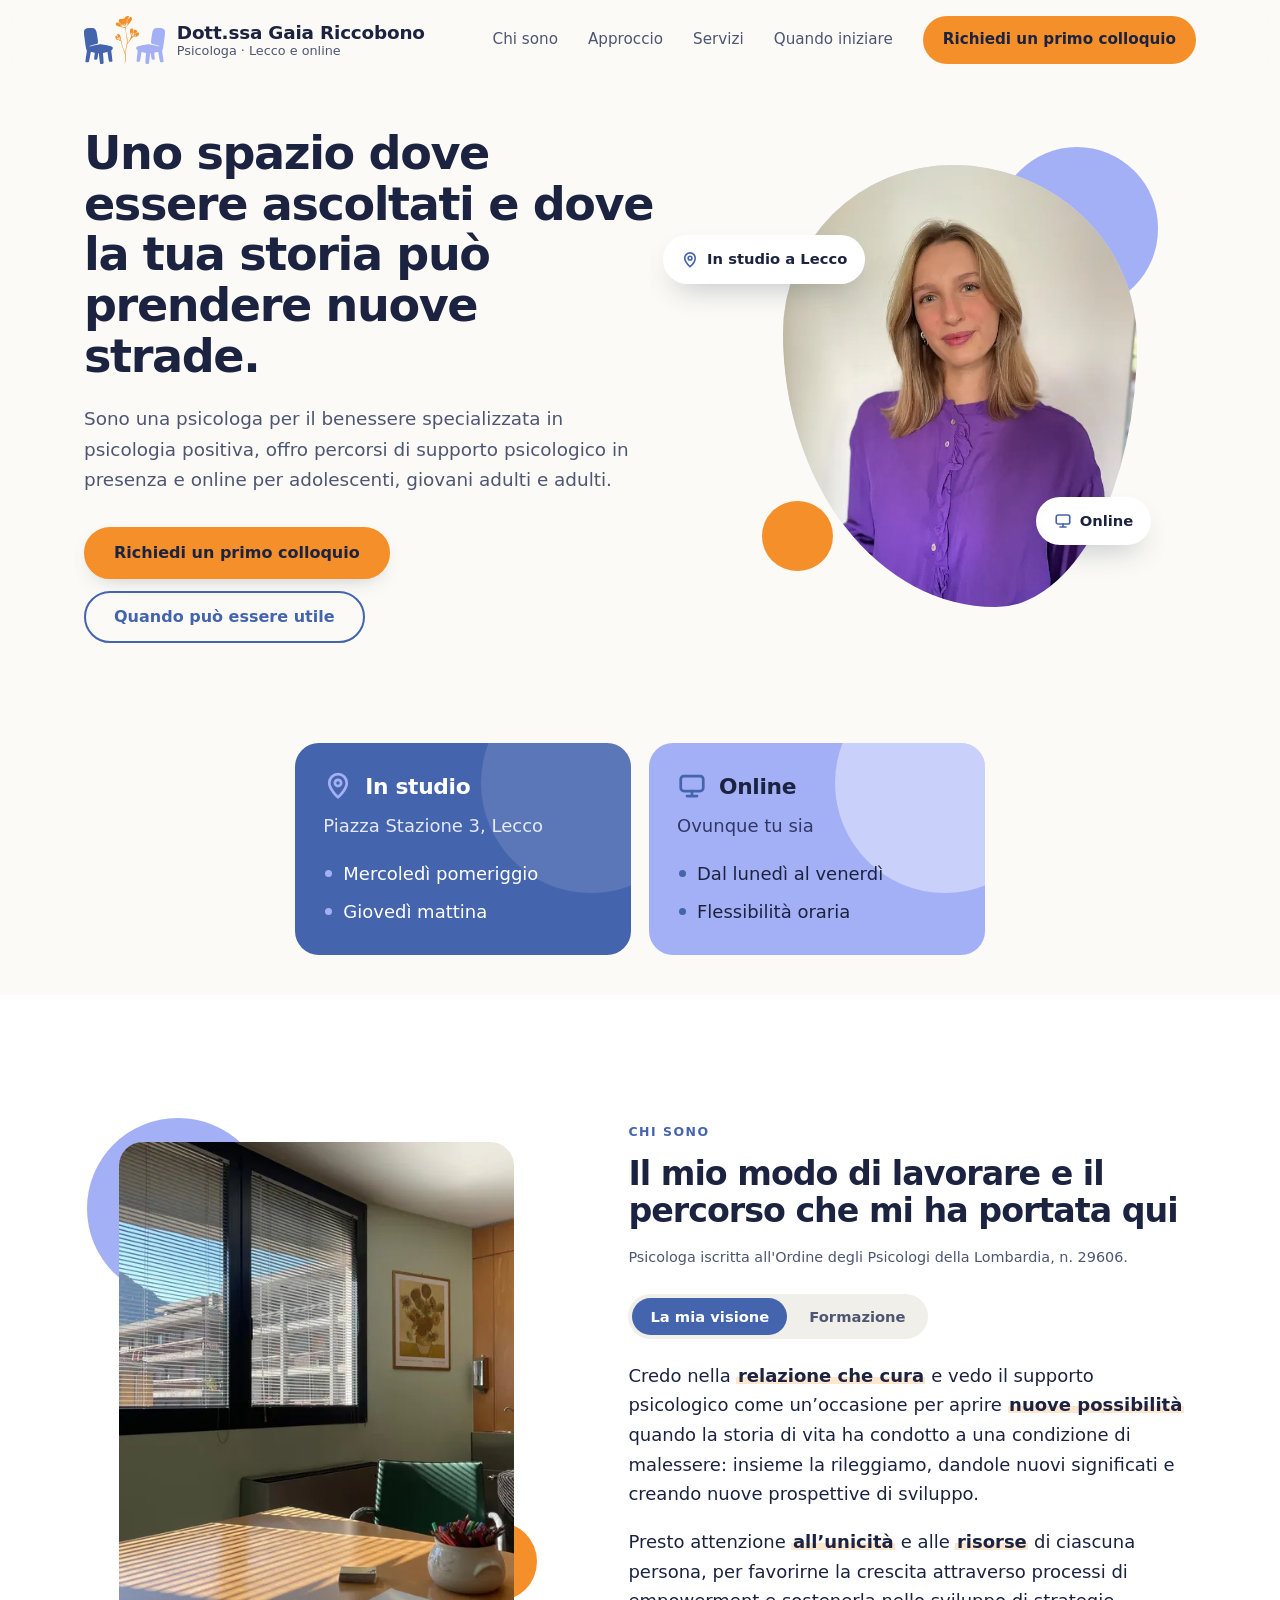
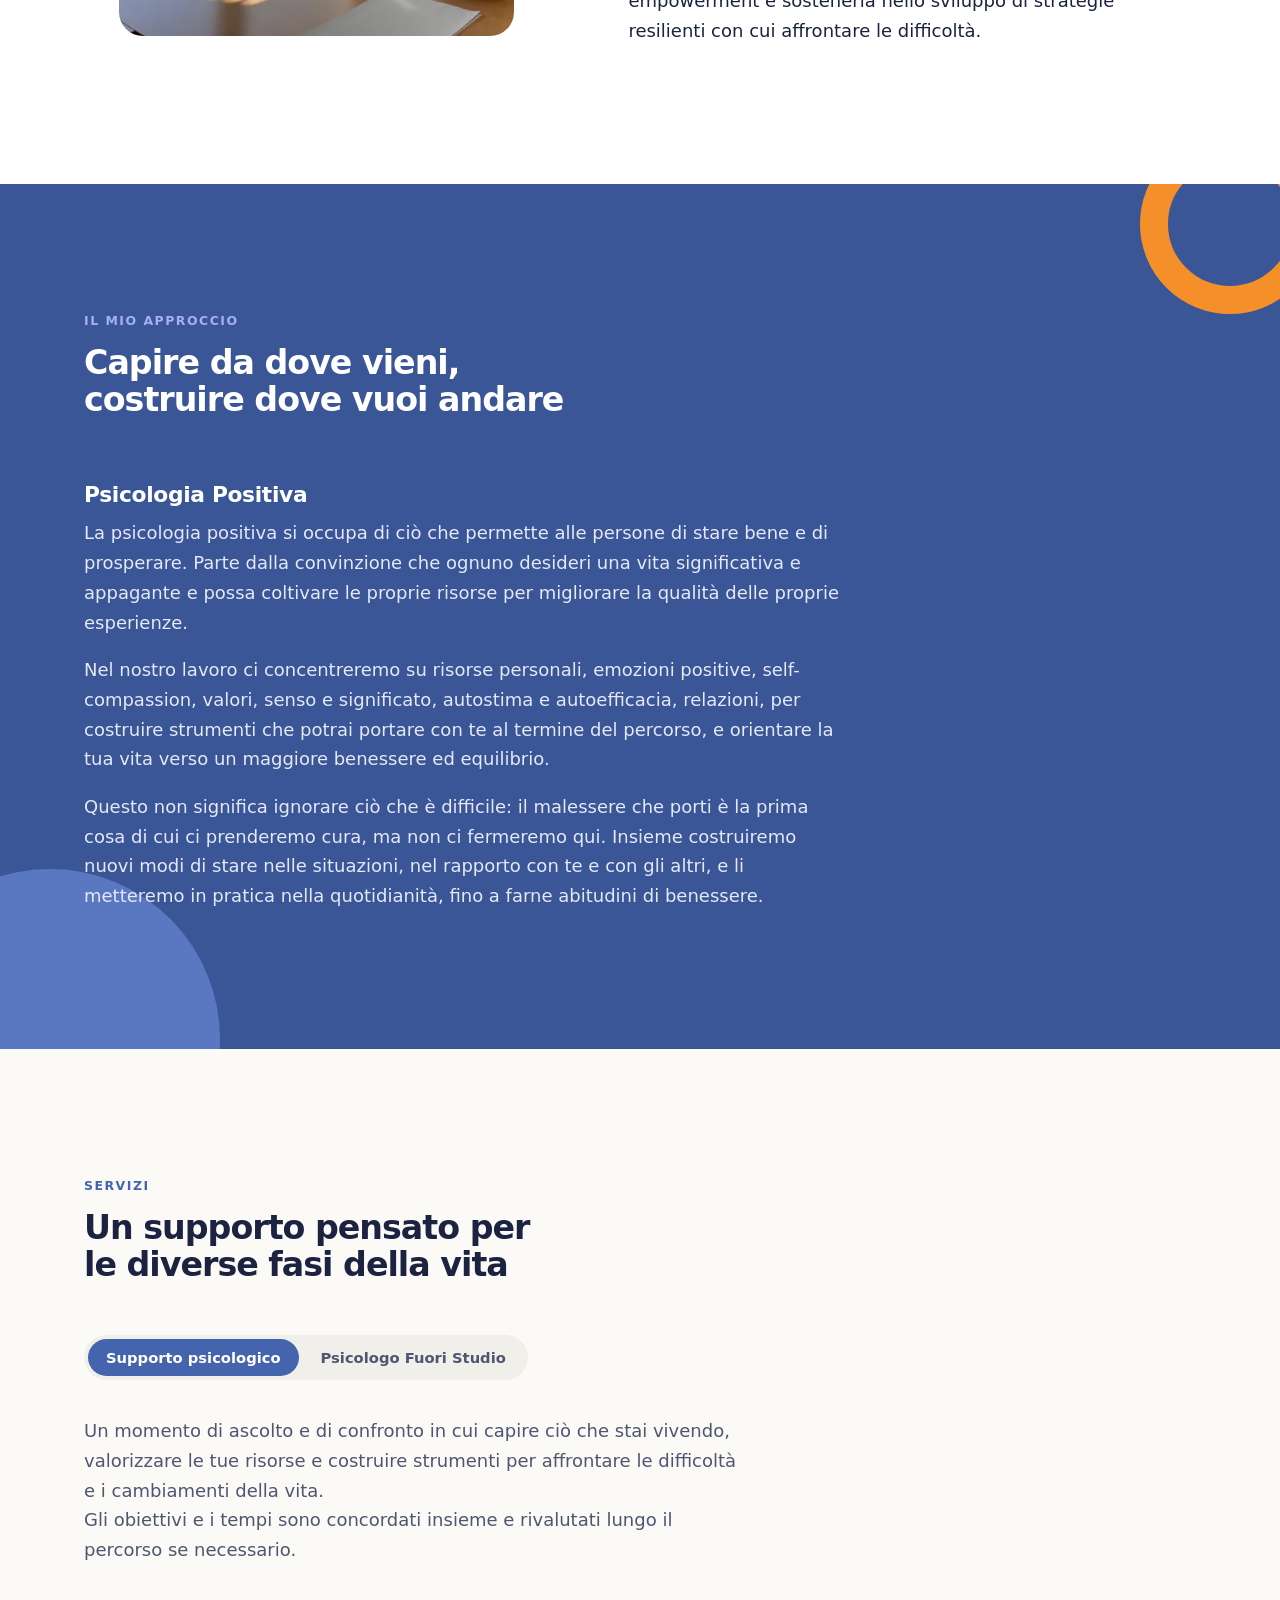
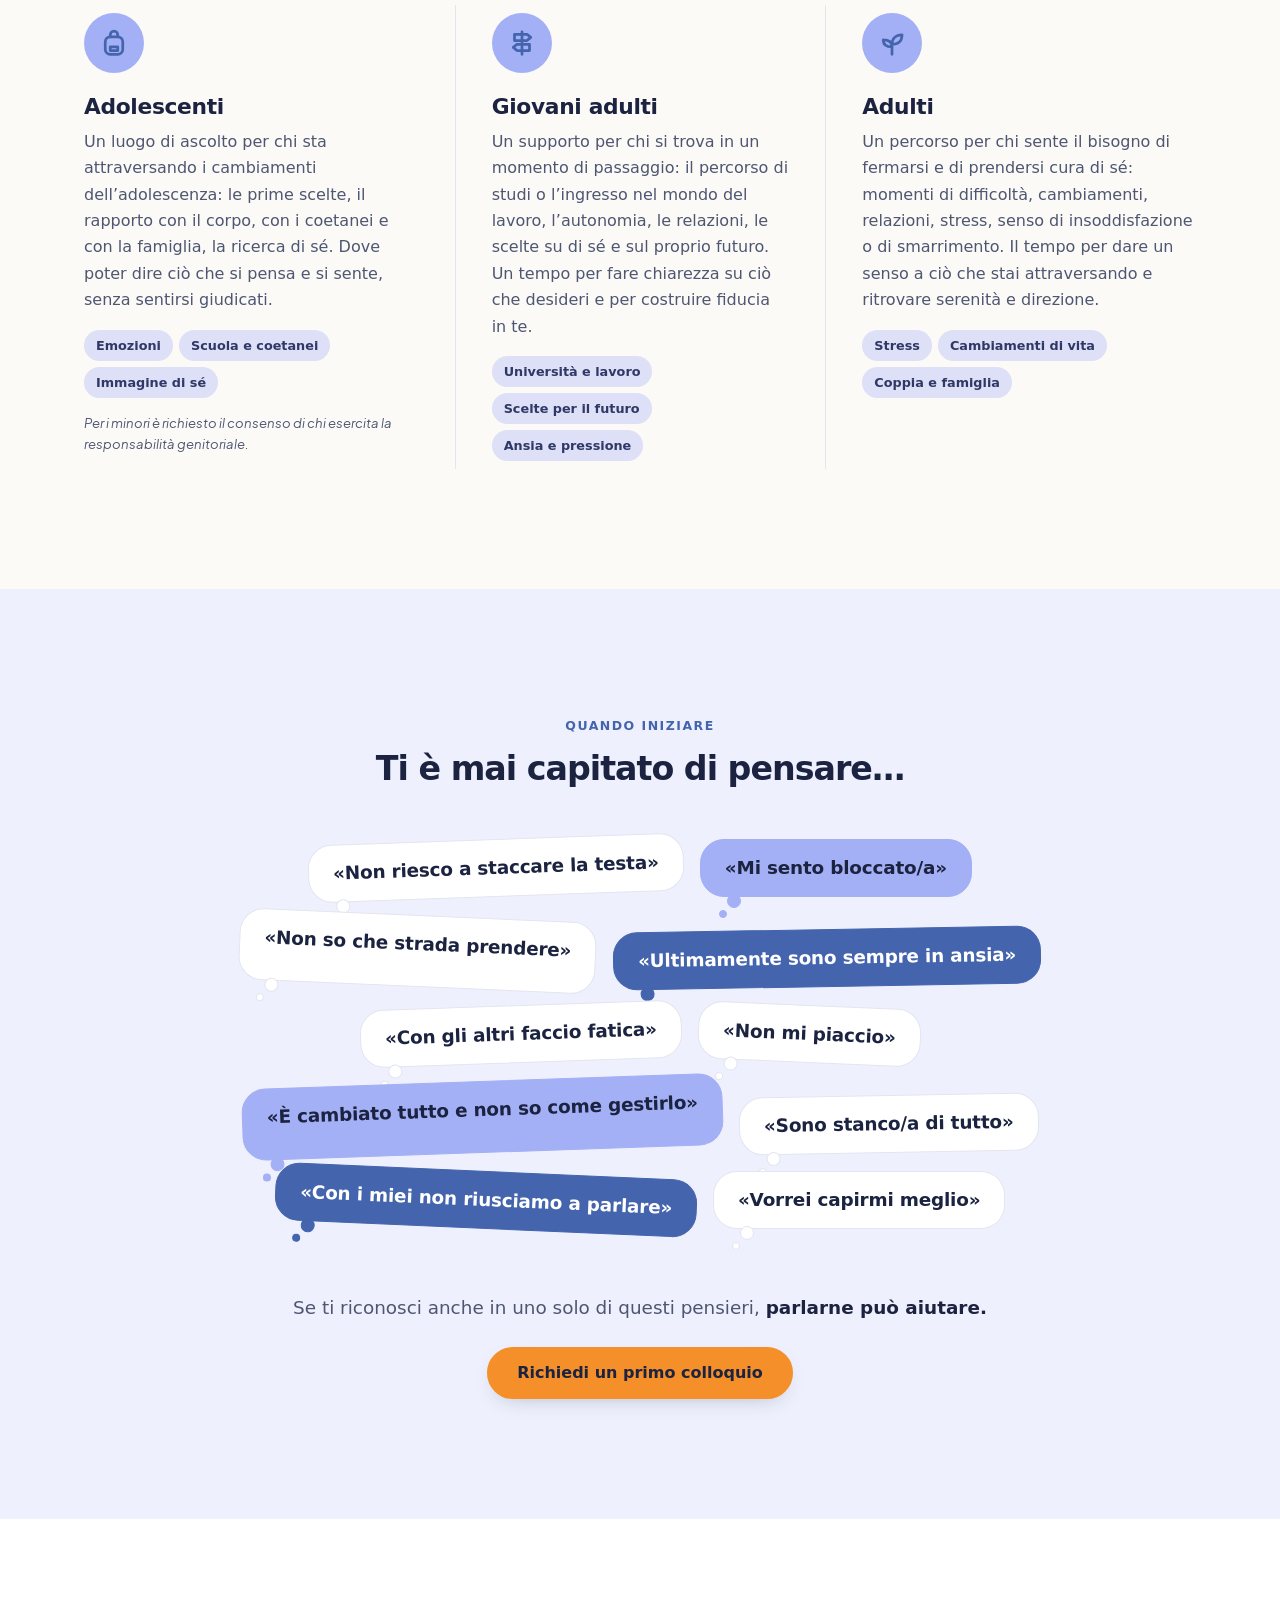
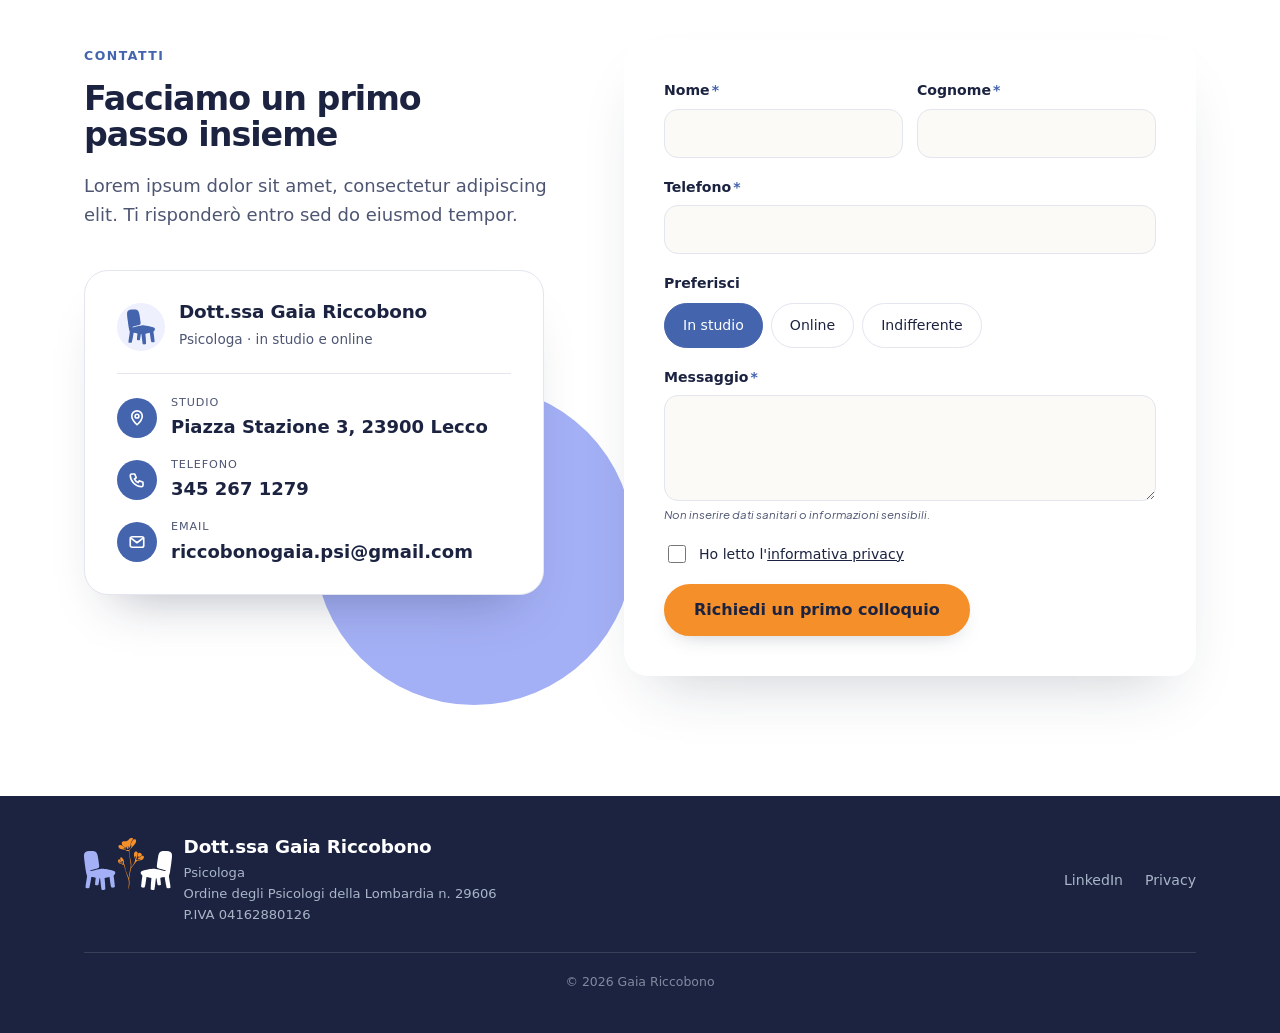
==== index.html @ 03bea953 "changes" ====
<!doctype html>
<html lang="it">

<head>
  <meta charset="utf-8">
  <meta name="viewport" content="width=device-width, initial-scale=1">
  <title>Dott.ssa Gaia Riccobono · Psicologa</title>
  <meta name="description" content="Lorem ipsum dolor sit amet, consectetur adipiscing elit.">
  <link rel="preload" href="fonts/plus-jakarta-sans-latin.woff2" as="font" type="font/woff2" crossorigin>
  <link rel="icon" href="favicon.svg" type="image/svg+xml">
  <link rel="icon" href="favicon-32.png" sizes="32x32" type="image/png">
  <link rel="apple-touch-icon" href="apple-touch-icon.png">
  <link rel="stylesheet" href="style.css">
</head>

<body>

  <!-- HEADER -->
  <header class="site-header">
    <div class="wrap header-inner">
      <a href="#top" class="brand">
        <img class="brand-logo" src="img/logo.svg" width="81" height="48" alt="">
        <img class="brand-icon" src="img/icona.svg" width="31" height="38" alt="">
        <span class="brand-text">
          <strong>Dott.ssa Gaia Riccobono</strong>
          <small>Psicologa · Lecco e online</small>
        </span>
      </a>
      <button class="menu-toggle" aria-expanded="false" aria-controls="nav">Menu</button>
      <nav id="nav" class="nav">
        <a href="#chi-sono">Chi sono</a>
        <a href="#approccio">Approccio</a>
        <a href="#servizi">Servizi</a>
        <a href="#quando">Quando iniziare</a>
        <a href="#contatti" class="nav-cta">Richiedi un primo colloquio</a>
      </nav>
    </div>
  </header>

  <main id="top">

    <!-- HERO -->
    <section class="hero">
      <div class="wrap hero-grid">
        <div class="hero-text reveal">
          <h1>Uno spazio dove essere ascoltati e dove la tua storia può prendere nuove strade.</h1>
          <p class="lead">Sono una psicologa per il benessere specializzata in psicologia positiva, offro percorsi di
            supporto psicologico in presenza e online per adolescenti, giovani adulti e adulti.</p>
          <div class="btn-row">
            <a href="#contatti" class="btn btn-primary">Richiedi un primo colloquio</a>
            <a href="#quando" class="btn btn-ghost">Quando può essere utile</a>
          </div>
        </div>
        <div class="hero-media reveal">
          <span class="shape shape-yellow" aria-hidden="true"></span>
          <span class="shape shape-sky" aria-hidden="true"></span>
          <picture class="hero-photo">
            <source type="image/webp" srcset="img/gaia-ritratto-600.webp 600w, img/gaia-ritratto.webp 1000w"
              sizes="(max-width: 960px) 65vw, 345px">
            <img src="img/gaia-ritratto.jpg" width="1000" height="1333" alt="Ritratto della Dott.ssa Gaia Riccobono"
              fetchpriority="high">
          </picture>
          <span class="pill pill-a"><i class="ico ico-pin" aria-hidden="true"></i> In studio a Lecco</span>
          <span class="pill pill-b"><i class="ico ico-screen" aria-hidden="true"></i> Online</span>
        </div>
      </div>
    </section>

    <!-- COME LAVORO: STUDIO / ONLINE -->
    <section id="come-lavoro" class="section section-tight">
      <div class="wrap">
        <div class="mode-grid">
          <article class="mode mode-studio reveal">
            <div class="mode-head">
              <i class="ico-lg ico-pin" aria-hidden="true"></i>
              <h3>In studio</h3>
            </div>
            <p>Piazza Stazione 3, Lecco</p>
            <ul>
              <li>Mercoledì pomeriggio</li>
              <li>Giovedì mattina</li>
            </ul>
          </article>
          <article class="mode mode-online reveal">
            <div class="mode-head">
              <i class="ico-lg ico-screen" aria-hidden="true"></i>
              <h3>Online</h3>
            </div>
            <p>Ovunque tu sia</p>
            <ul>
              <li>Dal lunedì al venerdì</li>
              <li>Flessibilità oraria</li>
            </ul>
          </article>
        </div>
      </div>
    </section>

    <!-- CHI SONO -->
    <section id="chi-sono" class="section section-alt">
      <div class="wrap about-grid">
        <div class="about-media reveal">
          <span class="shape about-shape-a" aria-hidden="true"></span>
          <span class="shape about-shape-b" aria-hidden="true"></span>
          <picture class="about-photo">
            <source type="image/webp" srcset="img/studio-480.webp 480w, img/studio.webp 800w"
              sizes="(max-width: 960px) 90vw, 470px">
            <img src="img/studio.jpg" width="800" height="1000" loading="lazy" decoding="async"
              alt="Lo studio a Lecco: la scrivania al sole e la finestra con vista sulle montagne">
          </picture>
        </div>
        <div class="about-text reveal">
          <p class="eyebrow">Chi sono</p>
          <h2>Il mio modo di lavorare e il percorso che mi ha portata qui</h2>
          <p class="albo">Psicologa iscritta all'Ordine degli Psicologi della Lombardia, n. 29606.</p>
          <div class="tabs">
            <div class="tablist" role="tablist" aria-label="Chi sono">
              <button type="button" role="tab" id="tab-visione" aria-controls="panel-visione" aria-selected="true">La mia visione</button>
              <button type="button" role="tab" id="tab-due" aria-controls="panel-due" aria-selected="false" tabindex="-1">Formazione</button>
            </div>
            <div class="tabpanels">
            <div class="tabpanel" role="tabpanel" id="panel-visione" aria-labelledby="tab-visione">
              <p>Credo nella <mark>relazione che cura</mark> e vedo il supporto psicologico come un’occasione per aprire <mark>nuove possibilità</mark> quando la storia di vita ha condotto a una condizione di malessere: insieme la rileggiamo, dandole nuovi significati e creando nuove prospettive di sviluppo.</p>
              <p>Presto attenzione <mark>all’unicità</mark> e alle <mark>risorse</mark> di ciascuna persona, per favorirne la crescita attraverso processi di empowerment e sostenerla nello sviluppo di strategie resilienti con cui affrontare le difficoltà.</p>
            </div>
            <div class="tabpanel" role="tabpanel" id="panel-due" aria-labelledby="tab-due" hidden>
              <ol class="edu">
                <li><strong>Corso di formazione "Lavorare come Psicologo Fuori Studio"</strong></li>
                <li><strong>Master in Relazioni d'aiuto in contesti di sviluppo e cooperazione nazionale e internazionale</strong><small>Università Cattolica del Sacro Cuore, Milano</small></li>
                <li><strong>Laurea Magistrale in Psicologia per il benessere: empowerment, riabilitazione e tecnologia positiva</strong><small>Università Cattolica del Sacro Cuore, Milano</small></li>
                <li><strong>Laurea Triennale in Scienze e tecniche psicologiche</strong><small>Università Cattolica del Sacro Cuore, Milano</small></li>
              </ol>
            </div>
            </div>
          </div>
        </div>
      </div>
    </section>

    <!-- APPROCCIO (fascia) -->
    <section id="approccio" class="band">
      <span class="band-circle c1" aria-hidden="true"></span>
      <span class="band-circle c2" aria-hidden="true"></span>
      <div class="wrap band-inner">
        <div class="band-head reveal">
          <p class="eyebrow">Il mio approccio</p>
          <h2>Capire da dove vieni, costruire dove vuoi andare</h2>
        </div>
        <div class="approaches approaches-single">
          <div class="approach reveal">
            <h3>Psicologia Positiva</h3>
            <p>La psicologia positiva si occupa di ciò che permette alle persone di stare bene e di prosperare. Parte dalla convinzione che ognuno desideri una vita significativa e appagante e possa coltivare le proprie risorse per migliorare la qualità delle proprie esperienze.</p>
            <p>Nel nostro lavoro ci concentreremo su risorse personali, emozioni positive, self-compassion, valori, senso e significato, autostima e autoefficacia, relazioni, per costruire strumenti che potrai portare con te al termine del percorso, e orientare la tua vita verso un maggiore benessere ed equilibrio.</p>
            <p>Questo non significa ignorare ciò che è difficile: il malessere che porti è la prima cosa di cui ci prenderemo cura, ma non ci fermeremo qui. Insieme costruiremo nuovi modi di stare nelle situazioni, nel rapporto con te e con gli altri, e li metteremo in pratica nella quotidianità, fino a farne abitudini di benessere.</p>
          </div>
          <!-- DA GENNAIO: secondo approccio (cognitivo costruttivista).
               Per attivarlo: togliere "approaches-single" qui sopra e scommentare questo blocco.
          <div class="approach-divider" aria-hidden="true"></div>
          <div class="approach reveal">
            <h3>Approccio cognitivo costruttivista</h3>
            <p>Testo da scrivere.</p>
          </div>
          -->
        </div>
      </div>
    </section>

    <!-- SERVIZI -->
    <section id="servizi" class="section">
      <div class="wrap">
        <div class="section-head reveal">
          <p class="eyebrow">Servizi</p>
          <h2>Un supporto pensato per le diverse fasi della vita</h2>
        </div>
        <div class="tabs services-tabs">
          <div class="tablist reveal" role="tablist" aria-label="Servizi">
            <button type="button" role="tab" id="tab-supporto" aria-controls="panel-supporto" aria-selected="true">Supporto psicologico</button>
            <button type="button" role="tab" id="tab-fuori" aria-controls="panel-fuori" aria-selected="false" tabindex="-1">Psicologo Fuori Studio</button>
          </div>
          <div class="tabpanels">
          <div class="tabpanel" role="tabpanel" id="panel-supporto" aria-labelledby="tab-supporto">
            <p class="panel-intro">Un momento di ascolto e di confronto in cui capire ciò che stai vivendo, valorizzare le tue risorse e costruire strumenti per affrontare le difficoltà e i cambiamenti della vita.<br>
              Gli obiettivi e i tempi sono concordati insieme e rivalutati lungo il percorso se necessario.</p>
        <ul class="services reveal">
          <li class="service">
            <span class="service-ico"><i class="ico-lg ico-backpack" aria-hidden="true"></i></span>
            <h3>Adolescenti</h3>
            <div class="service-body">
              <p>Un luogo di ascolto per chi sta attraversando i cambiamenti dell’adolescenza: le prime scelte, il rapporto con il corpo, con i coetanei e con la famiglia, la ricerca di sé. Dove poter dire ciò che si pensa e si sente, senza sentirsi giudicati.</p>
              <ul class="topics">
                <li>Emozioni</li>
                <li>Scuola e coetanei</li>
                <li>Immagine di sé</li>
              </ul>
              <p class="service-note">Per i minori è richiesto il consenso di chi esercita la responsabilità genitoriale.</p>
            </div>
          </li>
          <li class="service">
            <span class="service-ico"><i class="ico-lg ico-signpost" aria-hidden="true"></i></span>
            <h3>Giovani adulti</h3>
            <div class="service-body">
              <p>Un supporto per chi si trova in un momento di passaggio: il percorso di studi o l’ingresso nel mondo del lavoro, l’autonomia, le relazioni, le scelte su di sé e sul proprio futuro. Un tempo per fare chiarezza su ciò che desideri e per costruire fiducia in te.</p>
              <ul class="topics">
                <li>Università e lavoro</li>
                <li>Scelte per il futuro</li>
                <li>Ansia e pressione</li>
              </ul>
            </div>
          </li>
          <li class="service">
            <span class="service-ico"><i class="ico-lg ico-sprout" aria-hidden="true"></i></span>
            <h3>Adulti</h3>
            <div class="service-body">
              <p>Un percorso per chi sente il bisogno di fermarsi e di prendersi cura di sé: momenti di difficoltà, cambiamenti, relazioni, stress, senso di insoddisfazione o di smarrimento. Il tempo per dare un senso a ciò che stai attraversando e ritrovare serenità e direzione.</p>
              <ul class="topics">
                <li>Stress</li>
                <li>Cambiamenti di vita</li>
                <li>Coppia e famiglia</li>
              </ul>
            </div>
          </li>
        </ul>
          </div>
          <div class="tabpanel" role="tabpanel" id="panel-fuori" aria-labelledby="tab-fuori" hidden>
            <div class="fuori-text">
              <p>Lorem ipsum dolor sit amet, consectetur adipiscing elit. Sed do eiusmod tempor incididunt ut labore et dolore magna aliqua.</p>
              <p>Ut enim ad minim veniam, quis nostrud exercitation ullamco laboris nisi ut aliquip ex ea commodo consequat.</p>
            </div>
          </div>
          </div>
        </div>
      </div>
    </section>

    <!-- QUANDO INIZIARE -->
    <section id="quando" class="section section-lilac">
      <div class="wrap">
        <div class="section-head section-head-center reveal">
          <p class="eyebrow">Quando iniziare</p>
          <h2>Ti è mai capitato di pensare…</h2>
        </div>
        <ul class="thoughts reveal">
          <li>«Non riesco a staccare la testa»</li>
          <li>«Mi sento bloccato/a»</li>
          <li>«Non so che strada prendere»</li>
          <li>«Ultimamente sono sempre in ansia»</li>
          <li>«Con gli altri faccio fatica»</li>
          <li>«Non mi piaccio»</li>
          <li>«È cambiato tutto e non so come gestirlo»</li>
          <li>«Sono stanco/a di tutto»</li>
          <li>«Con i miei non riusciamo a parlare»</li>
          <li>«Vorrei capirmi meglio»</li>
        </ul>
        <div class="thoughts-end reveal">
          <p>Se ti riconosci anche in uno solo di questi pensieri, <strong>parlarne può aiutare.</strong></p>
          <a href="#contatti" class="btn btn-primary">Richiedi un primo colloquio</a>
        </div>
      </div>
    </section>

    <!-- CONTATTI -->
    <section id="contatti" class="section section-contact">
      <div class="wrap contact-grid">
        <div class="reveal">
          <p class="eyebrow">Contatti</p>
          <h2>Facciamo un primo passo insieme</h2>
          <p>Lorem ipsum dolor sit amet, consectetur adipiscing elit. Ti risponderò entro sed do eiusmod tempor.</p>
          <div class="vcard-wrap">
            <div class="vcard">
              <div class="vcard-head">
                <img class="vcard-icon" src="img/icona-tonda.svg" width="48" height="48" alt="">
                <div>
                  <strong>Dott.ssa Gaia Riccobono</strong>
                  <span>Psicologa · in studio e online</span>
                </div>
              </div>
              <ul class="contact-list">
                <li><span class="ci"><i class="ico ico-pin" aria-hidden="true"></i></span>
                  <div><small>Studio</small><a
                      href="https://www.google.com/maps/search/?api=1&query=Piazza+Stazione+3,+23900+Lecco+LC"
                      target="_blank" rel="noopener">Piazza Stazione 3, 23900 Lecco</a></div>
                </li>
                <li><span class="ci"><i class="ico ico-phone" aria-hidden="true"></i></span>
                  <div><small>Telefono</small><a href="tel:+393452671279">345 267 1279</a></div>
                </li>
                <li><span class="ci"><i class="ico ico-mail" aria-hidden="true"></i></span>
                  <div><small>Email</small><a href="mailto:riccobonogaia.psi@gmail.com">riccobonogaia.psi@gmail.com</a>
                  </div>
                </li>
              </ul>
            </div>
          </div>
        </div>
        <form class="form reveal" id="contact-form" action="https://api.web3forms.com/submit" method="POST">
          <input type="hidden" name="access_key" value="9dbd1188-8f18-4328-8df0-692981315557">
          <input type="hidden" name="subject" value="Nuova richiesta dal sito">
          <input type="hidden" name="from_name" value="Sito Gaia Riccobono">
          <input type="checkbox" name="botcheck" class="hp" tabindex="-1" autocomplete="off">
          <div class="field-row">
            <label><span>Nome<span class="req" aria-hidden="true">*</span></span><input type="text" name="nome" required></label>
            <label><span>Cognome<span class="req" aria-hidden="true">*</span></span><input type="text" name="cognome" required></label>
          </div>
          <label><span>Telefono<span class="req" aria-hidden="true">*</span></span><input type="tel" name="telefono" required></label>
          <fieldset class="seg">
            <legend>Preferisci</legend>
            <label><input type="radio" name="modalita" value="In studio" checked><span>In studio</span></label>
            <label><input type="radio" name="modalita" value="Online"><span>Online</span></label>
            <label><input type="radio" name="modalita" value="Indifferente"><span>Indifferente</span></label>
          </fieldset>
          <label><span>Messaggio<span class="req" aria-hidden="true">*</span></span><textarea name="messaggio" rows="4" required aria-describedby="msg-hint"></textarea>
            <span class="form-hint" id="msg-hint">Non inserire dati sanitari o informazioni sensibili.</span></label>
          <label class="check"><input type="checkbox" required> <span>Ho letto l'<a href="privacy.html">informativa
                privacy</a></span></label>
          <button type="submit" class="btn btn-primary">Richiedi un primo colloquio</button>
          <p class="form-status" role="status" aria-live="polite"></p>
        </form>
      </div>
    </section>

  </main>

  <!-- FOOTER -->
  <footer class="site-footer">
    <div class="wrap footer-inner">
      <div class="brand">
        <img class="brand-logo" src="img/logo-chiaro.svg" width="88" height="52" alt="">
        <span class="brand-text">
          <strong>Dott.ssa Gaia Riccobono</strong>
          <span class="footer-meta">
            <span>Psicologa</span>
            <span>Ordine degli Psicologi della Lombardia n. 29606</span>
            <span>P.IVA 04162880126</span>
          </span>
        </span>
      </div>
      <nav class="footer-nav">
        <a href="https://www.linkedin.com/in/gaiariccobono/" target="_blank" rel="noopener noreferrer">LinkedIn</a>
        <a href="privacy.html">Privacy</a>
      </nav>
    </div>
    <p class="wrap copy">© 2026 Gaia Riccobono</p>
  </footer>

  <!-- CTA fissa mobile -->
  <a href="#contatti" class="mobile-cta">Richiedi un primo colloquio</a>

  <script src="script.js"></script>
</body>

</html>
---- style.css ----
/* ===== Font locale (nessuna richiesta a Google) ===== */
@font-face { font-family: 'Plus Jakarta Sans'; font-style: normal; font-weight: 200 800; font-display: swap;
  src: url(fonts/plus-jakarta-sans-latin.woff2) format('woff2');
  unicode-range: U+0000-00FF, U+0131, U+0152-0153, U+02BB-02BC, U+02C6, U+02DA, U+02DC, U+0304, U+0308, U+0329, U+2000-206F, U+20AC, U+2122, U+2191, U+2193, U+2212, U+2215, U+FEFF, U+FFFD; }
@font-face { font-family: 'Plus Jakarta Sans'; font-style: normal; font-weight: 200 800; font-display: swap;
  src: url(fonts/plus-jakarta-sans-latin-ext.woff2) format('woff2');
  unicode-range: U+0100-02BA, U+02BD-02C5, U+02C7-02CC, U+02CE-02D7, U+02DD-02FF, U+1D00-1DBF, U+1E00-1E9F, U+1EF2-1EFF, U+2020, U+20A0-20AB, U+20AD-20C4, U+2113, U+2C60-2C7F, U+A720-A7FF; }
@font-face { font-family: 'Plus Jakarta Sans'; font-style: italic; font-weight: 400; font-display: swap;
  src: url(fonts/plus-jakarta-sans-italic-latin.woff2) format('woff2'); }

/* ===== Palette: blu #4464AD, lilla-azzurro #A4B0F5, accento arancio #F58F29 ===== */
:root {
  --bg: #FBFAF6;
  --surface: #FFFFFF;
  --ink: #1B2340;
  --ink-soft: #4E5672;
  --line: #E3E5EF;

  --blue: #4464AD;        /* colore principale */
  --blue-deep: #3A5697;   /* hover */
  --sky: #A4B0F5;         /* lilla-azzurro, secondario */
  --accent: #F58F29;      /* arancio: CTA, evidenziazioni, piccoli dettagli */
  --accent-hover: #E77E15;
  --accent-soft: rgba(245,143,41,.38);
  --neutral: #F1EFE9;     /* grigio caldo per piccoli fondi */
  --lilac-soft: #EEF0FD;  /* fondo lilla chiarissimo (Quando iniziare) */
  --on-blue: #E4E8F7;     /* testo secondario su fondi blu */
  --on-sky: #2F3866;      /* testo secondario su fondo lilla */
  --blue-soft: #5A77C2;   /* decorazioni sulla fascia blu */
  --on-ink: #A9B6C7;      /* testo secondario nel footer */

  --ph: #D6DBF2;          /* segnaposto foto */

  --display: 'Plus Jakarta Sans', system-ui, sans-serif;
  --sans: 'Plus Jakarta Sans', system-ui, -apple-system, 'Segoe UI', sans-serif;

  --w: 1160px;
  --header-h: 80px;
  --r: 24px;
  --r-sm: 14px;
  --h3-card: clamp(1.2rem, 1.7vw, 1.4rem);   /* sottotitoli: card, approccio, servizi (h2 max 2.1rem) */
}

*, *::before, *::after { box-sizing: border-box; }
html { scroll-behavior: smooth; scroll-padding-top: var(--header-h); }
body {
  margin: 0; background: var(--bg); color: var(--ink);
  font: 400 18px/1.65 var(--sans);
  -webkit-font-smoothing: antialiased;
  overflow-x: hidden;
}
a { color: inherit; }
h1, h2, h3 { font-family: var(--display); font-weight: 700; line-height: 1.1; letter-spacing: -.03em; margin: 0 0 .5em; }
h1 { font-size: clamp(1.9rem, 3.6vw, 2.9rem); }
h2 { font-size: clamp(1.55rem, 2.6vw, 2.1rem); text-wrap: balance; }
h3 { font-size: 1.45rem; letter-spacing: -.015em; }
p { margin: 0 0 1em; }
mark {
  background: linear-gradient(transparent 58%, var(--accent-soft) 58%, var(--accent-soft) 92%, transparent 92%);
  color: inherit; padding: 0 .08em;
}

.wrap { max-width: var(--w); margin: 0 auto; padding: 0 24px; }
.eyebrow {
  display: inline-block; font: 600 .78rem/1 var(--sans); letter-spacing: .12em; text-transform: uppercase;
  color: var(--blue); margin-bottom: 18px;
}
.lead { font-size: 1.15rem; color: var(--ink-soft); }
.albo { font-size: .9rem; color: var(--ink-soft); }

/* ===== Icone (SVG inline come maschera) ===== */
.ico, .ico-lg {
  display: inline-block; flex: none; background: currentColor;
  -webkit-mask: var(--i) center / contain no-repeat; mask: var(--i) center / contain no-repeat;
}
.ico { width: 18px; height: 18px; }
.ico-lg { width: 30px; height: 30px; }
.ico-pin    { --i: url("data:image/svg+xml,%3Csvg xmlns='http://www.w3.org/2000/svg' viewBox='0 0 24 24' fill='none' stroke='black' stroke-width='2.2' stroke-linecap='round' stroke-linejoin='round'%3E%3Cpath d='M12 21s-7-6.2-7-11.5a7 7 0 0 1 14 0C19 14.8 12 21 12 21z'/%3E%3Ccircle cx='12' cy='9.5' r='2.5'/%3E%3C/svg%3E"); }
.ico-screen { --i: url("data:image/svg+xml,%3Csvg xmlns='http://www.w3.org/2000/svg' viewBox='0 0 24 24' fill='none' stroke='black' stroke-width='2.2' stroke-linecap='round' stroke-linejoin='round'%3E%3Crect x='3' y='4' width='18' height='12' rx='2.5'/%3E%3Cpath d='M8 20h8M12 16v4'/%3E%3C/svg%3E"); }
.ico-phone  { --i: url("data:image/svg+xml,%3Csvg xmlns='http://www.w3.org/2000/svg' viewBox='0 0 24 24' fill='none' stroke='black' stroke-width='2.2' stroke-linecap='round' stroke-linejoin='round'%3E%3Cpath d='M5 4h4l2 5-2.5 1.5a11 11 0 0 0 5 5L15 13l5 2v4a2 2 0 0 1-2 2A16 16 0 0 1 3 6a2 2 0 0 1 2-2'/%3E%3C/svg%3E"); }
.ico-mail   { --i: url("data:image/svg+xml,%3Csvg xmlns='http://www.w3.org/2000/svg' viewBox='0 0 24 24' fill='none' stroke='black' stroke-width='2.2' stroke-linecap='round' stroke-linejoin='round'%3E%3Crect x='3' y='5' width='18' height='14' rx='2.5'/%3E%3Cpath d='m3.5 6.5 8.5 6.5 8.5-6.5'/%3E%3C/svg%3E"); }
.ico-backpack { --i: url("data:image/svg+xml,%3Csvg xmlns='http://www.w3.org/2000/svg' viewBox='0 0 24 24' fill='none' stroke='black' stroke-width='2.2' stroke-linecap='round' stroke-linejoin='round'%3E%3Crect x='5' y='7' width='14' height='14' rx='4'/%3E%3Cpath d='M9 7V5.5a3 3 0 0 1 6 0V7M9 15h6v3H9z'/%3E%3C/svg%3E"); }
.ico-signpost { --i: url("data:image/svg+xml,%3Csvg xmlns='http://www.w3.org/2000/svg' viewBox='0 0 24 24' fill='none' stroke='black' stroke-width='2.2' stroke-linecap='round' stroke-linejoin='round'%3E%3Cpath d='M12 3v18M6 5h10l3 2.5L16 10H6zM18 13H8l-3 2.5L8 18h10z'/%3E%3C/svg%3E"); }
.ico-sprout   { --i: url("data:image/svg+xml,%3Csvg xmlns='http://www.w3.org/2000/svg' viewBox='0 0 24 24' fill='none' stroke='black' stroke-width='2.2' stroke-linecap='round' stroke-linejoin='round'%3E%3Cpath d='M12 21v-8M12 13c0-4.5 3-7.5 8-7.5 0 5-3 7.5-8 7.5zM12 15c0-3.5-2.5-5.5-7-5.5 0 4 2.5 5.5 7 5.5z'/%3E%3C/svg%3E"); }

/* ===== Bottoni ===== */
.btn {
  display: inline-flex; align-items: center; gap: 8px; padding: 16px 28px; border-radius: 99px;
  font: 600 1rem/1 var(--sans); text-decoration: none; cursor: pointer; border: 2px solid var(--blue);
  transition: transform .2s, background .2s, color .2s;
}
.btn-primary { background: var(--accent); border-color: var(--accent); color: var(--ink); box-shadow: 0 8px 22px -12px rgba(27,43,64,.35); }
.btn-primary:hover { background: var(--accent-hover); border-color: var(--accent-hover); transform: translateY(-2px); }
.btn-primary:disabled { opacity: .6; cursor: wait; transform: none; }
.btn-ghost { background: transparent; color: var(--blue); border-color: var(--blue); }
.btn-ghost:hover { background: rgba(68,100,173,.08); }
.btn-row { display: flex; flex-wrap: wrap; gap: 12px; margin-top: 32px; }
.link-arrow { font-weight: 600; text-decoration: none; display: inline-flex; gap: 6px; align-items: center; }
.link-arrow::after { content: "→"; transition: transform .2s; }
.link-arrow:hover::after { transform: translateX(4px); }

/* ===== Header ===== */
.site-header {
  position: sticky; top: 0; z-index: 50;
  background: rgba(251,250,246,.85); backdrop-filter: blur(12px); -webkit-backdrop-filter: blur(12px);
}
.header-inner { height: var(--header-h); display: flex; align-items: center; justify-content: space-between; gap: 24px; }
.brand { display: flex; align-items: center; gap: 12px; text-decoration: none; }
.brand-logo { display: block; height: 48px; width: auto; flex: none; }
.brand-icon { display: none; height: 38px; width: auto; flex: none; }
.brand-text { display: flex; flex-direction: column; line-height: 1.2; white-space: nowrap; }
.brand-text strong { font: 600 1.15rem var(--display); letter-spacing: -.01em; }
.brand-text small { color: var(--ink-soft); font-size: .8rem; }
.nav { display: flex; align-items: center; gap: 30px; }
.nav a { text-decoration: none; font-size: .95rem; font-weight: 500; color: var(--ink-soft); transition: color .2s; white-space: nowrap; }
.nav a:hover { color: var(--blue); }
.nav .nav-cta { padding: 11px 20px; background: var(--accent); color: var(--ink); border-radius: 99px; font-weight: 600; }
.nav .nav-cta:hover { color: var(--ink); background: var(--accent-hover); }
.menu-toggle {
  display: none; background: var(--ink); color: #fff; border: 0; border-radius: 99px;
  padding: 10px 18px; font: 600 .9rem var(--sans); cursor: pointer;
}

/* ===== Sezioni ===== */
.section { padding: 120px 0; }
.section-tight { padding: 0 0 40px; }
.section-alt { background: var(--surface); }
.section-lilac { background: var(--lilac-soft); }
.section-lilac .thoughts li { background: var(--surface); }
.section-head { max-width: 660px; margin-bottom: 52px; }
.section-head p:last-child { color: var(--ink-soft); }

/* Hero */
.hero { padding: 48px 0 100px; }
.hero-grid { display: grid; grid-template-columns: 1.1fr .9fr; gap: 64px; align-items: center; }
.hero-media { position: relative; width: 75%; justify-self: center; }
.hero-photo { display: block; position: relative; z-index: 1; }
.hero-photo img {
  display: block; width: 100%; height: auto; aspect-ratio: 4 / 5; object-fit: cover; object-position: 50% 25%;
  border-radius: 48% 52% 40% 60% / 38% 40% 60% 62%; background: var(--ph);
}
.shape { position: absolute; border-radius: 50%; z-index: 0; }
.shape-yellow { width: 46%; aspect-ratio: 1; background: var(--sky); top: -4%; right: -6%; }
.shape-sky { width: 20%; aspect-ratio: 1; background: var(--accent); bottom: 8%; left: -6%; }
.pill {
  position: absolute; z-index: 2; display: inline-flex; align-items: center; gap: 8px;
  background: var(--surface); padding: 12px 18px; border-radius: 99px; font-weight: 600; font-size: .92rem;
  box-shadow: 0 14px 30px -12px rgba(27,43,64,.3); animation: float 6s ease-in-out infinite; white-space: nowrap;
}
.pill .ico { color: var(--blue); }
.pill-a { left: -34%; top: 16%; }          /* nello spazio a sinistra, fuori dal viso */
.pill-b { right: -4%; bottom: 14%; animation-delay: -3s; }
@keyframes float { 50% { transform: translateY(-8px); } }

/* Studio / Online */
.mode-grid { display: grid; grid-template-columns: 1fr 1fr; gap: 18px; max-width: 62%; margin: 0 auto; }
.mode { border-radius: var(--r); padding: 28px; position: relative; overflow: hidden; }
.mode-head { display: flex; align-items: center; gap: 12px; }
.mode h3 { font-size: var(--h3-card); margin: 0; }
.mode-head + p { margin-top: 10px; }
.mode ul { list-style: none; padding: 0; margin: 14px 0 0; display: grid; gap: 8px; }
.mode li { padding-left: 20px; position: relative; font-weight: 500; }
.mode li::before { content: ""; position: absolute; left: 2px; top: .62em; width: 7px; height: 7px; border-radius: 50%; background: currentColor; }
.mode-studio { background: var(--blue); color: #fff; }
.mode-studio p { color: var(--on-blue); }
.mode-studio .ico-lg, .mode-studio li::before { color: var(--sky); }
.mode-online { background: var(--sky); }
.mode-online p { color: var(--on-sky); }
.mode-online .ico-lg, .mode-online li::before { color: var(--blue); }
.mode::after {
  content: ""; position: absolute; width: 220px; height: 220px; border-radius: 50%;
  right: -70px; top: -70px; background: rgba(255,255,255,.12);
}
.mode-online::after { background: rgba(255,255,255,.4); }
.mode > * { position: relative; z-index: 1; }   /* testo e icone sopra il cerchio decorativo */

/* Chi sono */
.about-grid { display: grid; grid-template-columns: .9fr 1.1fr; gap: 80px; align-items: center; }
.about-media { position: relative; width: 85%; justify-self: center; }
.about-photo { display: block; position: relative; z-index: 1; }
.about-photo img {
  display: block; width: 100%; height: auto; aspect-ratio: 4 / 5; object-fit: cover;
  border-radius: var(--r); background: var(--ph);
}
.about-shape-a { width: 46%; aspect-ratio: 1; background: var(--sky); top: -5%; left: -8%; }
.about-shape-b { width: 20%; aspect-ratio: 1; background: var(--accent); bottom: 7%; right: -6%; }
.tabs { margin-top: 24px; }
.tablist { display: inline-flex; gap: 4px; padding: 4px; border-radius: 99px; background: var(--neutral); margin-bottom: 22px; max-width: 100%; }
.tablist [role=tab] {
  font: 600 .92rem var(--sans); color: var(--ink-soft); background: none; border: 0; cursor: pointer;
  padding: 10px 18px; border-radius: 99px; transition: background .2s, color .2s;
  -webkit-tap-highlight-color: transparent; touch-action: manipulation;
}
.tablist [role=tab]:hover { color: var(--ink); }
.tablist [role=tab][aria-selected=true] { background: var(--blue); color: #fff; }
.tablist [role=tab]:focus-visible { outline: 2px solid var(--blue); outline-offset: 2px; }
/* pannelli sovrapposti nella stessa cella: l'altezza resta quella del più alto, niente salti */
.tabpanels { display: grid; }
.tabpanel { grid-area: 1 / 1; }
.tabpanel[hidden] { display: block; visibility: hidden; }
.edu { list-style: none; padding: 0; margin: 0; display: grid; gap: 22px; position: relative; }
.edu::before { /* linea del percorso */
  content: ""; position: absolute; left: 6px; top: 10px; bottom: 10px; width: 2px; border-radius: 2px; background: var(--sky);
}
.edu li { position: relative; padding-left: 32px; display: grid; justify-items: start; gap: 4px; }
.edu li::before {
  content: ""; position: absolute; left: 0; top: 4px; width: 14px; height: 14px; border-radius: 50%;
  background: var(--blue); border: 3px solid var(--blue); box-sizing: border-box;
}
.edu strong { font-weight: 600; font-size: 1rem; line-height: 1.4; }
.edu small { font-size: .78rem; color: var(--ink-soft); }

/* Fascia approccio */
.band { background: var(--blue-deep); color: #fff; padding: 120px 0; position: relative; overflow: hidden; }
.band .eyebrow { color: var(--sky); }
.band-inner { position: relative; z-index: 1; }
.band-head { max-width: 640px; margin-bottom: 64px; }
#panel-visione mark { font-weight: 600; --accent-soft: rgba(245,143,41,.22); }
.band h2 mark { background: linear-gradient(transparent 60%, rgba(245,143,41,.55) 60%, rgba(245,143,41,.55) 92%, transparent 92%); }
.band-text { color: var(--on-blue); margin: 0; }
.approaches { display: grid; grid-template-columns: minmax(0, 1fr) auto minmax(0, 1fr); gap: 56px; align-items: stretch; }
.approaches-single { grid-template-columns: minmax(0, 1fr); max-width: 760px; }
.approach h3 { font-size: var(--h3-card); margin-bottom: 12px; }
.approach p { color: var(--on-blue); }
.keywords { list-style: none; padding: 0; margin: 20px 0 0; display: flex; flex-wrap: wrap; gap: 4px 0; font-weight: 600; font-size: .92rem; color: var(--sky); }
.keywords li + li::before { content: "·"; margin: 0 10px; color: var(--accent); font-weight: 800; }
.approach-divider { position: relative; width: 1px; background: rgba(255,255,255,.25); }
.band-circle { position: absolute; border-radius: 50%; }
.band-circle.c1 { width: 340px; height: 340px; background: var(--blue-soft); left: -120px; bottom: -160px; }
.band-circle.c2 { width: 180px; height: 180px; border: 28px solid var(--accent); right: -40px; top: -50px; }

/* Servizi */
.services-tabs .tablist { margin-bottom: 36px; }
.services-tabs .tabpanel[hidden] { display: none; }
.fuori-text { max-width: 660px; color: var(--ink-soft); }
.panel-intro { max-width: 660px; color: var(--ink-soft); margin-bottom: 40px; }
/* Servizi: tre pubblici affiancati, senza immagini */
.services { list-style: none; margin: 0; padding: 0; display: grid; grid-template-columns: repeat(3, 1fr); }
.service { padding: 8px 36px 8px; border-left: 1px solid var(--line); }
.service:first-child { padding-left: 0; border-left: 0; }
.service:last-child { padding-right: 0; }
.service-ico {
  width: 60px; height: 60px; border-radius: 50%; background: var(--sky); color: var(--blue);
  display: grid; place-items: center; margin-bottom: 22px; transition: background .3s, color .3s;
}
.service:hover .service-ico { background: var(--blue); color: #fff; }
.service h3 { font-size: var(--h3-card); margin: 0 0 10px; }
.service p { color: var(--ink-soft); font-size: 1rem; margin: 0; }
.service p.service-note { font-size: .82rem; font-style: italic; margin-top: 14px; }
.topics { list-style: none; padding: 0; margin: 16px 0 0; display: flex; flex-wrap: wrap; gap: 6px; }
.topics li { font-size: .8rem; font-weight: 600; padding: 5px 12px; border-radius: 99px; background: rgba(164,176,245,.35); color: var(--on-sky); }

/* Quando iniziare: pensieri */
.section-head-center { text-align: center; margin-left: auto; margin-right: auto; }
.thoughts {
  list-style: none; padding: 0; margin: 0 auto; max-width: 980px;
  display: flex; flex-wrap: wrap; justify-content: center; gap: 18px 16px;
}
.thoughts li {
  --rot: 0deg;
  position: relative; padding: 16px 24px; border-radius: var(--r);
  font: 600 1.15rem/1.3 var(--display); letter-spacing: -.01em;
  background: var(--bg); border: 1.5px solid var(--line);
  transform: rotate(var(--rot)); transition: transform .3s ease, box-shadow .3s ease;
}
/* nuvoletta: due pallini sotto, come nei fumetti di pensiero */
.thoughts li::before, .thoughts li::after {
  content: ""; position: absolute; border-radius: 50%; background: inherit; border: inherit;
}
.thoughts li::before { width: 14px; height: 14px; left: 26px; bottom: -12px; }
.thoughts li::after { width: 8px; height: 8px; left: 18px; bottom: -22px; }
.thoughts li:nth-child(odd)  { --rot: -2deg; }
.thoughts li:nth-child(3n)   { --rot: 2.5deg; }
.thoughts li:nth-child(4n)   { --rot: -1deg; margin-top: 14px; }
.thoughts li:nth-child(5n+2) { background: var(--sky); border-color: var(--sky); }
.thoughts li:nth-child(5n+4) { background: var(--blue); border-color: var(--blue); color: #fff; }
.thoughts li:hover { transform: rotate(0deg) translateY(-6px) scale(1.04); box-shadow: 0 18px 30px -18px rgba(27,43,64,.4); z-index: 1; }
.thoughts-end { text-align: center; margin-top: 64px; }
.thoughts-end p { font-size: 1.15rem; color: var(--ink-soft); margin-bottom: 24px; }
.thoughts-end strong { color: var(--ink); }

/* Contatti */
.section-contact { background: var(--surface); position: relative; overflow: hidden; }
.section-contact .wrap { position: relative; z-index: 1; }
.contact-grid { display: grid; grid-template-columns: .9fr 1.1fr; gap: 72px; align-items: start; }
.contact-grid > div > p:not(.eyebrow) { color: var(--ink-soft); }
/* Biglietto da visita */
.vcard-wrap { position: relative; margin-top: 40px; max-width: 460px; }
.vcard-wrap::before { /* cerchio lilla dietro al biglietto */
  content: ""; position: absolute; z-index: 0; width: 320px; height: 320px; border-radius: 50%;
  background: var(--sky); right: -90px; bottom: -110px;
}
.vcard {
  position: relative; z-index: 1;
  background: var(--surface); color: var(--ink); border: 1px solid var(--line); border-radius: var(--r); padding: 30px 32px 28px;
  transition: transform .4s cubic-bezier(.2,.8,.2,1);
  box-shadow: 0 30px 50px -30px rgba(27,35,64,.35);
}
.vcard:hover { transform: translateY(-4px); }
.vcard-head { display: flex; align-items: center; gap: 14px; padding-bottom: 20px; border-bottom: 1px solid var(--line); }
.vcard-icon { display: block; width: 48px; height: 48px; flex: none; }
.vcard-head strong { display: block; font: 700 1.15rem/1.2 var(--display); letter-spacing: -.01em; }
.vcard-head span { font-size: .85rem; color: var(--ink-soft); }
.contact-list { list-style: none; padding: 0; margin: 20px 0 0; display: grid; gap: 14px; }
.contact-list li { display: flex; gap: 14px; align-items: center; }
.ci {
  width: 40px; height: 40px; border-radius: 50%; background: var(--blue);
  display: grid; place-items: center; color: #fff; flex: none;
}
.contact-list small { display: block; font-size: .7rem; text-transform: uppercase; letter-spacing: .08em; color: var(--ink-soft); }
.contact-list a { text-decoration: none; font-weight: 600; overflow-wrap: anywhere; color: var(--ink); }
.contact-list a:hover { text-decoration: underline; text-underline-offset: 3px; }

.form {
  position: relative; z-index: 1;
  background: var(--surface); color: var(--ink); border-radius: var(--r); padding: 40px; display: grid; gap: 18px;
  box-shadow: 0 30px 60px -30px rgba(27,43,64,.25);
}
.form label { display: grid; gap: 6px; font-size: .88rem; font-weight: 600; }
.form input[type=text], .form input[type=email], .form input[type=tel], .form textarea {
  font: 400 1rem var(--sans); padding: 14px 16px; border: 1.5px solid var(--line); border-radius: var(--r-sm);
  background: var(--bg); color: var(--ink); width: 100%; transition: border-color .2s, background .2s;
}
.form input:focus, .form textarea:focus { outline: none; border-color: var(--blue); background: #fff; }
.field-row { display: grid; grid-template-columns: 1fr 1fr; gap: 14px; }
.seg { border: 0; padding: 0; margin: 0; display: flex; flex-wrap: wrap; gap: 8px; }
.seg legend { font-size: .88rem; font-weight: 600; margin-bottom: 8px; padding: 0; }
.seg label { display: block; position: relative; }
.seg input { position: absolute; opacity: 0; pointer-events: none; }
.seg span {
  display: block; padding: 10px 18px; border-radius: 99px; border: 1.5px solid var(--line);
  font-weight: 500; cursor: pointer; transition: background .2s, color .2s, border-color .2s;
}
.seg input:checked + span { background: var(--blue); border-color: var(--blue); color: #fff; }
.seg input:focus-visible + span { outline: 2px solid var(--blue); outline-offset: 2px; }
.form-hint { font-size: .72rem; font-weight: 400; font-style: italic; color: var(--ink-soft); margin-top: -2px; }
.form .req { color: var(--blue); margin-left: 2px; }
.form .check { display: flex; align-items: center; gap: 10px; font-weight: 400; }
.form .check input { accent-color: var(--blue); width: 18px; height: 18px; }
.form .btn { justify-self: start; }
.form-status { margin: 0; font-weight: 600; color: var(--blue); }
.form-status:empty { display: none; }
.form .hp { display: none; }

/* Footer */
.site-footer { background: var(--ink); color: var(--on-ink); padding: 40px 0; font-size: .88rem; }
.site-footer .brand-text strong { color: #fff; }
.site-footer .brand { align-items: flex-start; }
.site-footer .brand-logo { height: 52px; margin-top: 2px; }
.footer-meta { display: grid; gap: 2px; margin-top: 6px; font-size: .82rem; color: var(--on-ink); line-height: 1.45; }
.footer-inner { display: flex; justify-content: space-between; align-items: center; gap: 24px; }
.footer-nav { display: flex; gap: 22px; }
.footer-nav a { text-decoration: none; }
.footer-nav a:hover { color: var(--accent); }
.site-footer .copy { position: relative; margin: 28px auto 0; padding-top: 20px; text-align: center; font-size: .78rem; opacity: .7; }
.site-footer .copy::before { content: ""; position: absolute; top: 0; left: 24px; right: 24px; border-top: 1px solid rgba(255,255,255,.18); }

/* CTA mobile */
.mobile-cta { display: none; }

/* Pagina privacy */
.page { padding-top: 60px; padding-bottom: 110px; max-width: 760px; }
.page h2 { font-size: 1.25rem; margin: 40px 0 10px; }
.page ul { padding-left: 20px; display: grid; gap: 6px; }
.page .updated { color: var(--ink-soft); font-size: .88rem; }
.page .lead { font-size: 1.08rem; }

/* Animazioni comparsa (attive solo se c'è JS) */
.js .reveal { opacity: 0; transform: translateY(24px); transition: opacity .7s ease, transform .7s ease; }
.js .reveal.in { opacity: 1; transform: none; }
@media (prefers-reduced-motion: reduce) {
  html { scroll-behavior: auto; }
  .js .reveal { opacity: 1; transform: none; transition: none; }
  .pill { animation: none; }
}

/* ===== Responsive ===== */
/* Tablet orizzontale / laptop piccoli: menu più compatto per stare su una riga */
@media (min-width: 961px) and (max-width: 1180px) {
  .nav { gap: 20px; }
  .nav a { font-size: .9rem; }
  .nav .nav-cta { padding: 10px 16px; }
  .brand-logo { height: 42px; }
  .brand-text strong { font-size: 1.05rem; }
  .hero-grid { gap: 40px; }
}
@media (max-width: 960px) {
  .menu-toggle { display: block; }
  .nav {
    position: absolute; top: var(--header-h); left: 0; right: 0;
    flex-direction: column; align-items: stretch; gap: 0;
    background: var(--bg); padding: 8px 24px 24px; display: none;
    box-shadow: 0 20px 30px -20px rgba(27,43,64,.25);
  }
  .nav.open { display: flex; }
  .nav a { padding: 14px 0; border-bottom: 1px solid var(--line); font-size: 1.05rem; }
  .nav .nav-cta { margin-top: 16px; text-align: center; border-bottom: 0; }

  .hero-grid, .about-grid, .contact-grid { grid-template-columns: 1fr; gap: 40px; }
  .hero { padding: 24px 0 32px; }
  .hero-media { max-width: 330px; width: 65%; margin: 28px auto 0; }
  .pill-a { left: -14%; top: -10%; }       /* sopra la foto, non copre la testa */
  .mode-grid { max-width: 600px; }
  .services { grid-template-columns: 1fr; }
  .service, .service:first-child, .service:last-child {
    display: grid; grid-template-columns: 60px 1fr; gap: 0 24px; padding: 28px 0; border-left: 0; border-top: 1px solid var(--line);
  }
  .service:first-child { border-top: 0; padding-top: 0; }
  .service-ico { grid-row: span 2; margin: 0; }
  .vcard-wrap { max-width: none; }
  .thoughts li { font-size: 1rem; padding: 14px 20px; }
  .about-media { max-width: 360px; width: 76%; }
  .about-grid { gap: 64px; }
  .section { padding: 64px 0; }
  .band { padding: 64px 0; }
  .section-head { margin-bottom: 32px; }
  .band-head { margin-bottom: 40px; }
  .approaches { grid-template-columns: minmax(0, 1fr); gap: 36px; }
  .approach-divider { width: 100%; height: 1px; }
  .thoughts-end { margin-top: 40px; }
  .vcard-wrap { margin-top: 28px; }

  .mobile-cta {
    display: block; position: fixed; left: 16px; right: 16px; bottom: 16px; z-index: 60;
    background: var(--accent); color: var(--ink); text-align: center; padding: 16px; border-radius: 99px;
    font-weight: 600; text-decoration: none; box-shadow: 0 12px 30px -10px rgba(27,43,64,.4);
    transition: transform .3s, opacity .3s;
  }
  .mobile-cta.hide { transform: translateY(140%); opacity: 0; }
}
/* Tablet: foto di fianco al titolo come su desktop */
@media (min-width: 700px) and (max-width: 960px) {
  .hero-grid { grid-template-columns: 1.15fr .85fr; gap: 32px; }
  .hero-media { width: 84%; max-width: 340px; margin: 32px auto 0; }
  .pill-a { left: -12%; top: -8%; }
  .pill-b { right: -2%; }
  .btn-row { flex-direction: column; align-items: flex-start; }
}
@media (max-width: 560px) {
  body { font-size: 17px; }
  .wrap { padding: 0 16px; }
  .section { padding: 52px 0; }
  .band { padding: 56px 0; }
  .section-tight { padding: 0 0 12px; }
  .hero { padding: 16px 0 48px; }
  .hero-grid { gap: 32px; }
  .btn-row { flex-direction: column; margin-top: 24px; }
  .btn-row .btn { justify-content: center; width: 100%; }
  .pill { font-size: .8rem; padding: 9px 13px; }
  .pill-b { right: -4%; bottom: 8%; }
  .mode-grid { grid-template-columns: 1fr; max-width: 440px; gap: 16px; }
  .mode { padding: 22px 18px; }
  .contact-grid { gap: 32px; }
  .about-grid { gap: 72px; }
  .service, .service:first-child, .service:last-child { grid-template-columns: 48px 1fr; gap: 0 16px; }
  .service-ico { width: 48px; height: 48px; }
  .service-ico .ico-lg { width: 24px; height: 24px; }
  .band-circle.c1 { width: 200px; height: 200px; left: -90px; bottom: -110px; }
  .band-circle.c2 { width: 110px; height: 110px; border-width: 18px; right: -40px; top: -40px; }
  .thoughts { gap: 12px 10px; }
  .thoughts li { font-size: .95rem; padding: 12px 16px; }
  .vcard { padding: 24px 20px; }
  .vcard-wrap::before { width: 200px; height: 200px; right: -70px; bottom: -60px; }
  .site-footer { padding: 40px 0 28px; }
  .footer-inner { gap: 28px; align-items: stretch; }
  .site-footer .brand { gap: 14px; }
  .site-footer .brand-logo { height: 38px; }
  .footer-meta { font-size: .8rem; gap: 4px; margin-top: 8px; }
  .footer-nav {
    gap: 8px 24px; flex-wrap: wrap; justify-content: center; padding-top: 20px;
    border-top: 1px solid rgba(255,255,255,.12); font-size: .85rem;
  }
  .footer-nav a { padding: 6px 0; }
  .site-footer .copy { margin-top: 8px; padding-top: 0; }
  .site-footer .copy::before { display: none; }
  .field-row { grid-template-columns: 1fr; }
  .form { padding: 24px; }
  .footer-inner { flex-direction: column; align-items: stretch; }
  .site-header .brand-text small { display: none; }
  .site-header .brand-logo { display: none; }
  .site-header .brand-icon { display: block; }
}
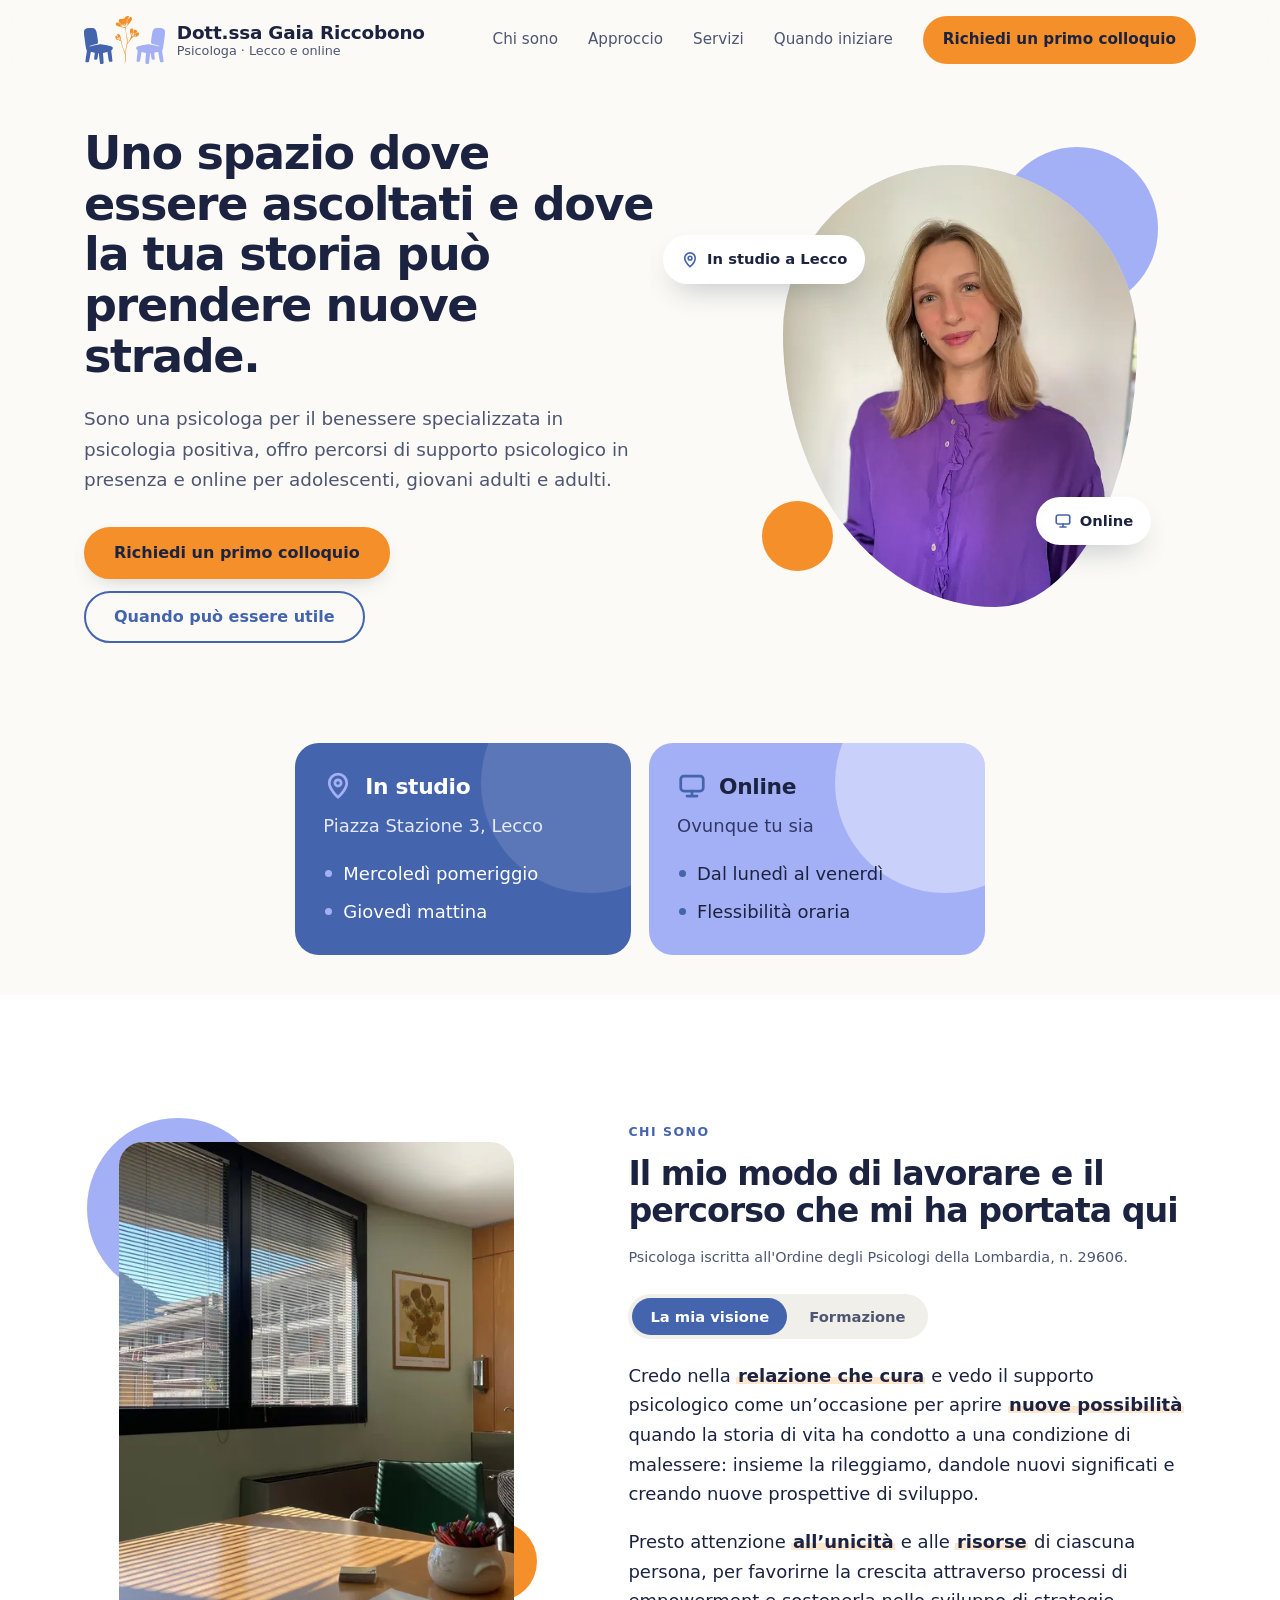
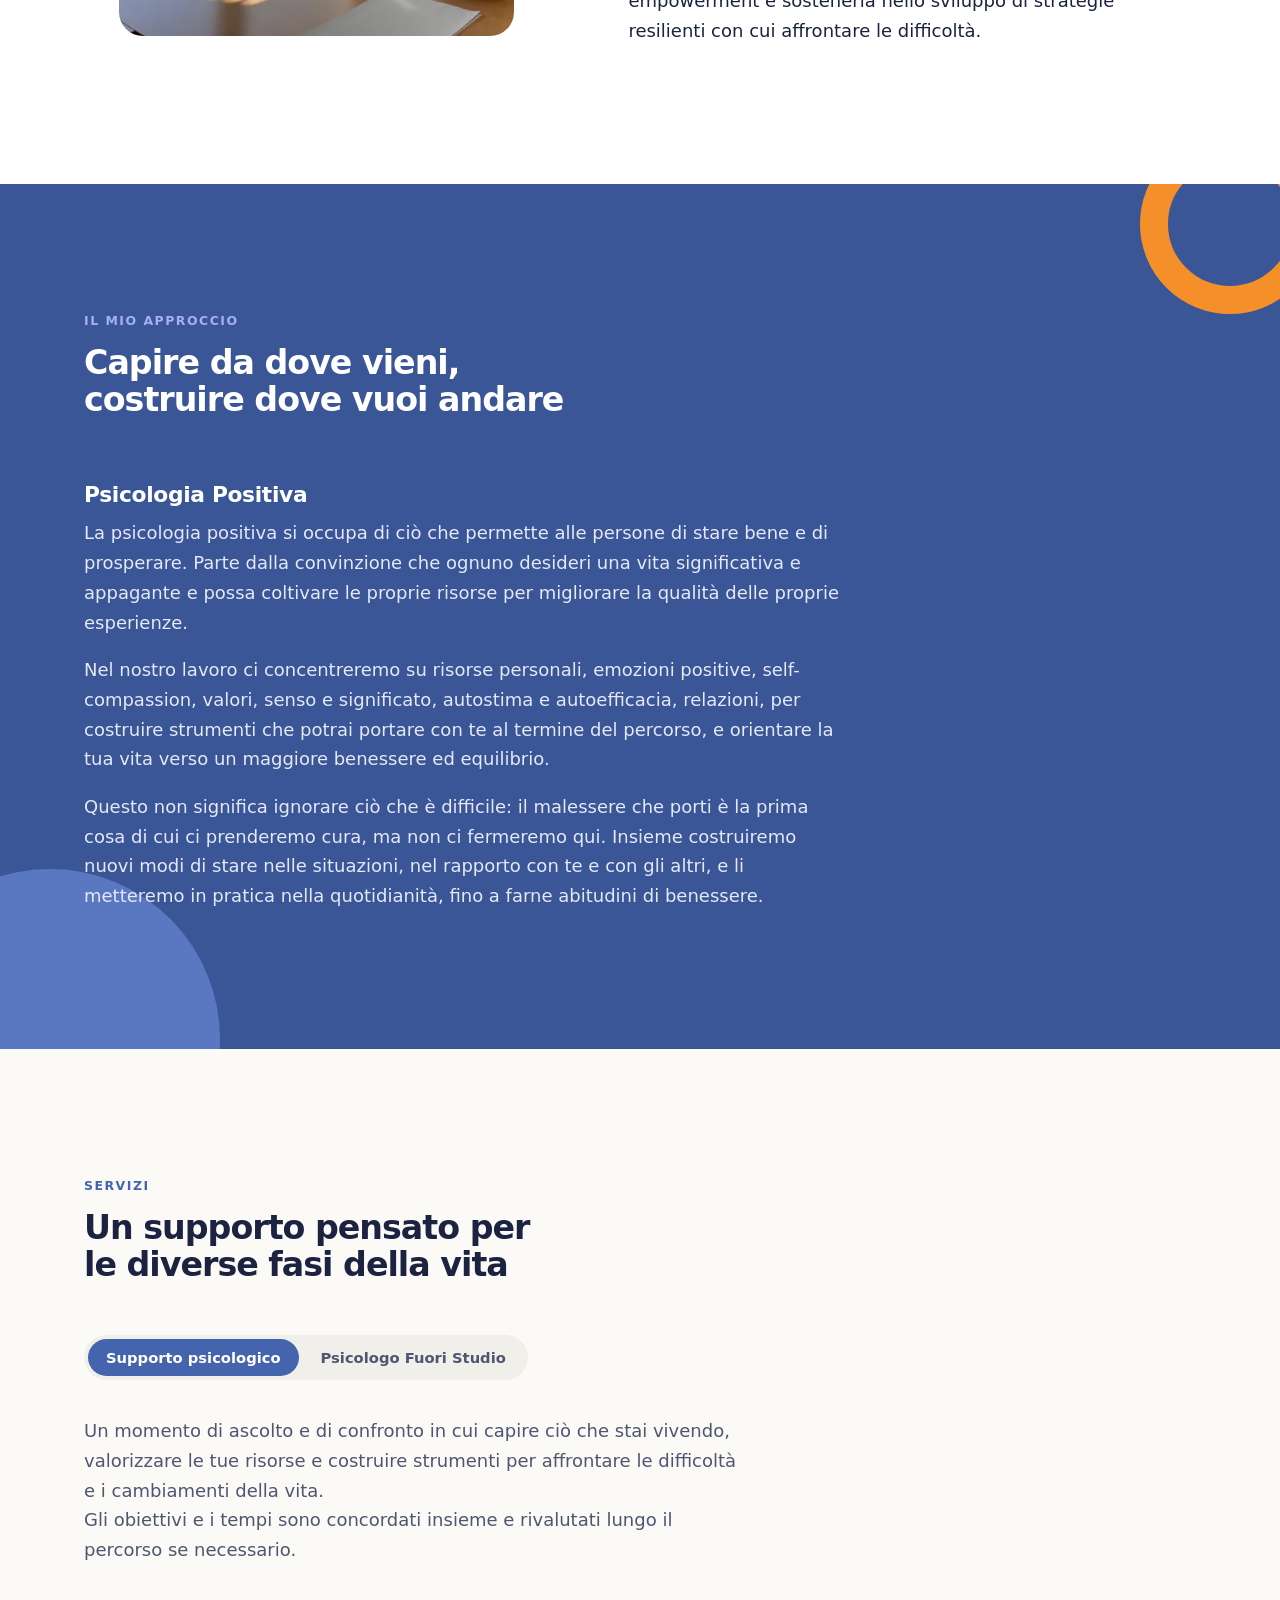
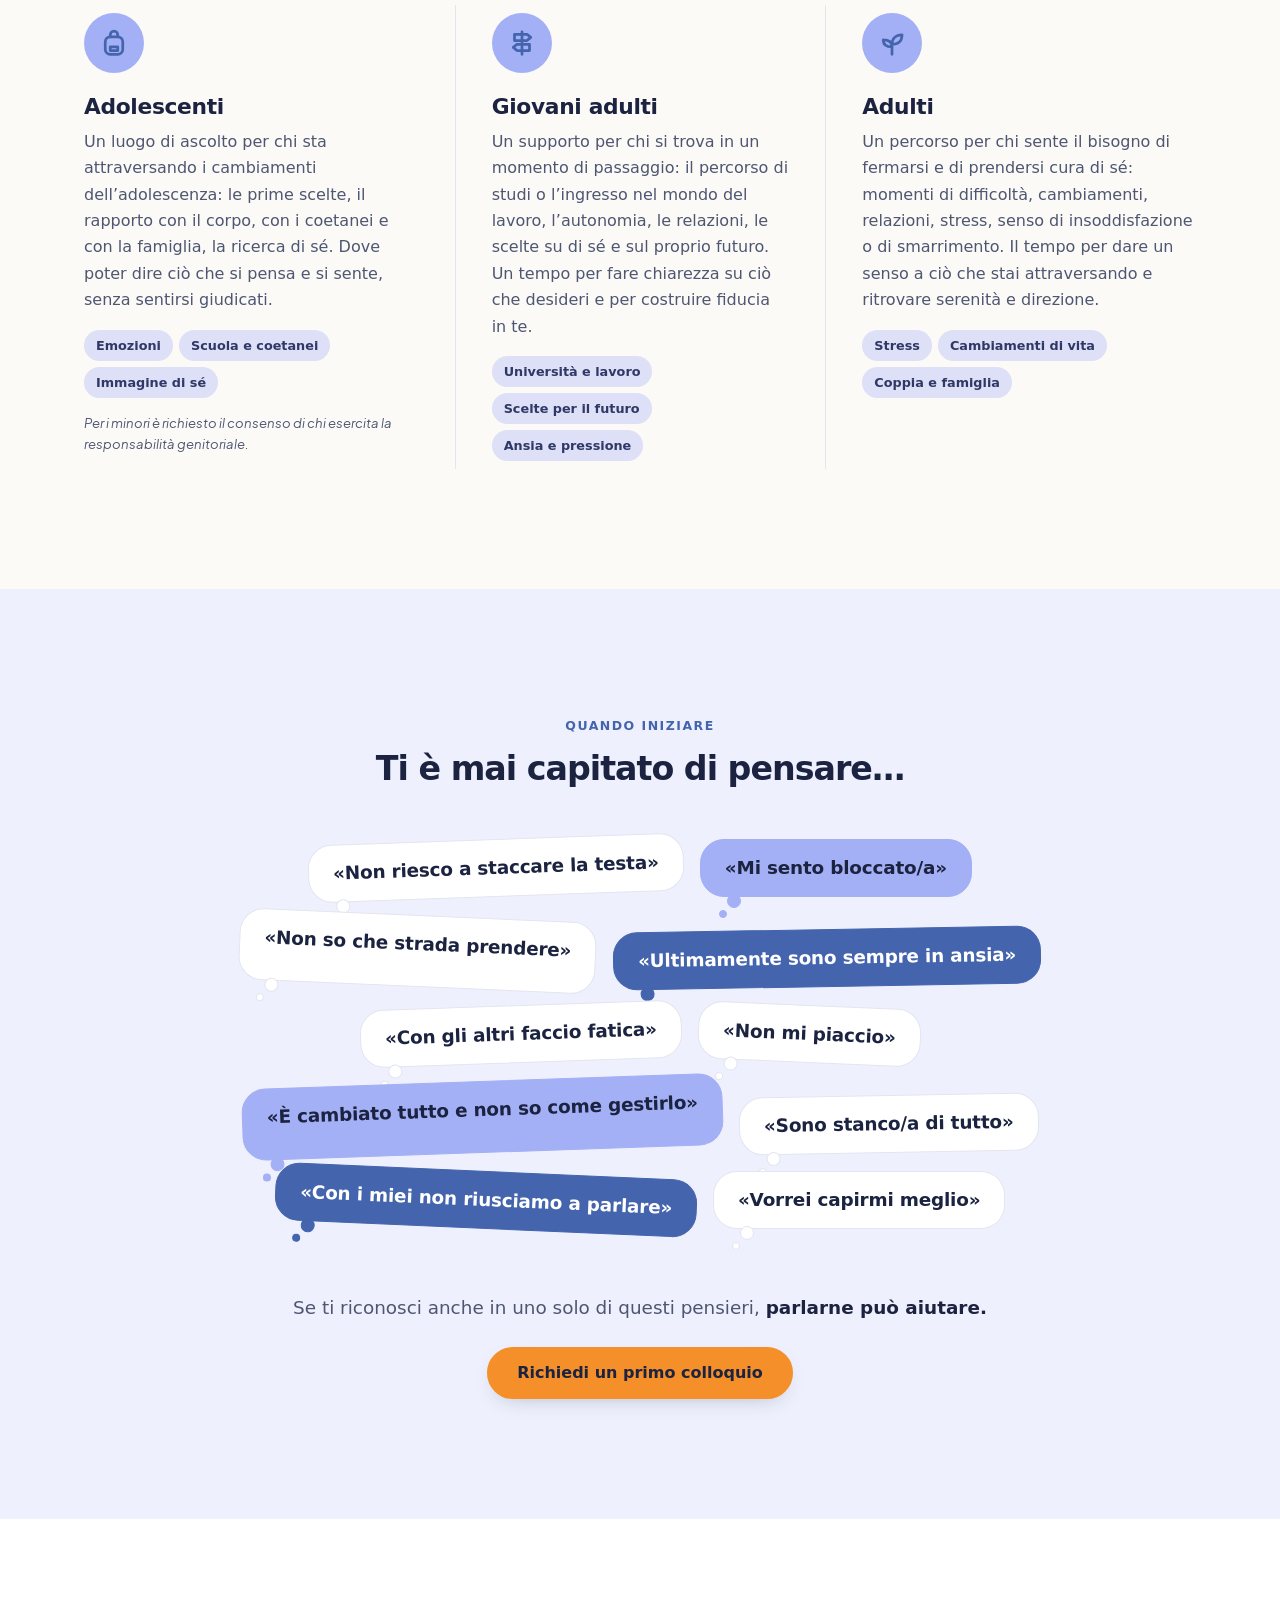
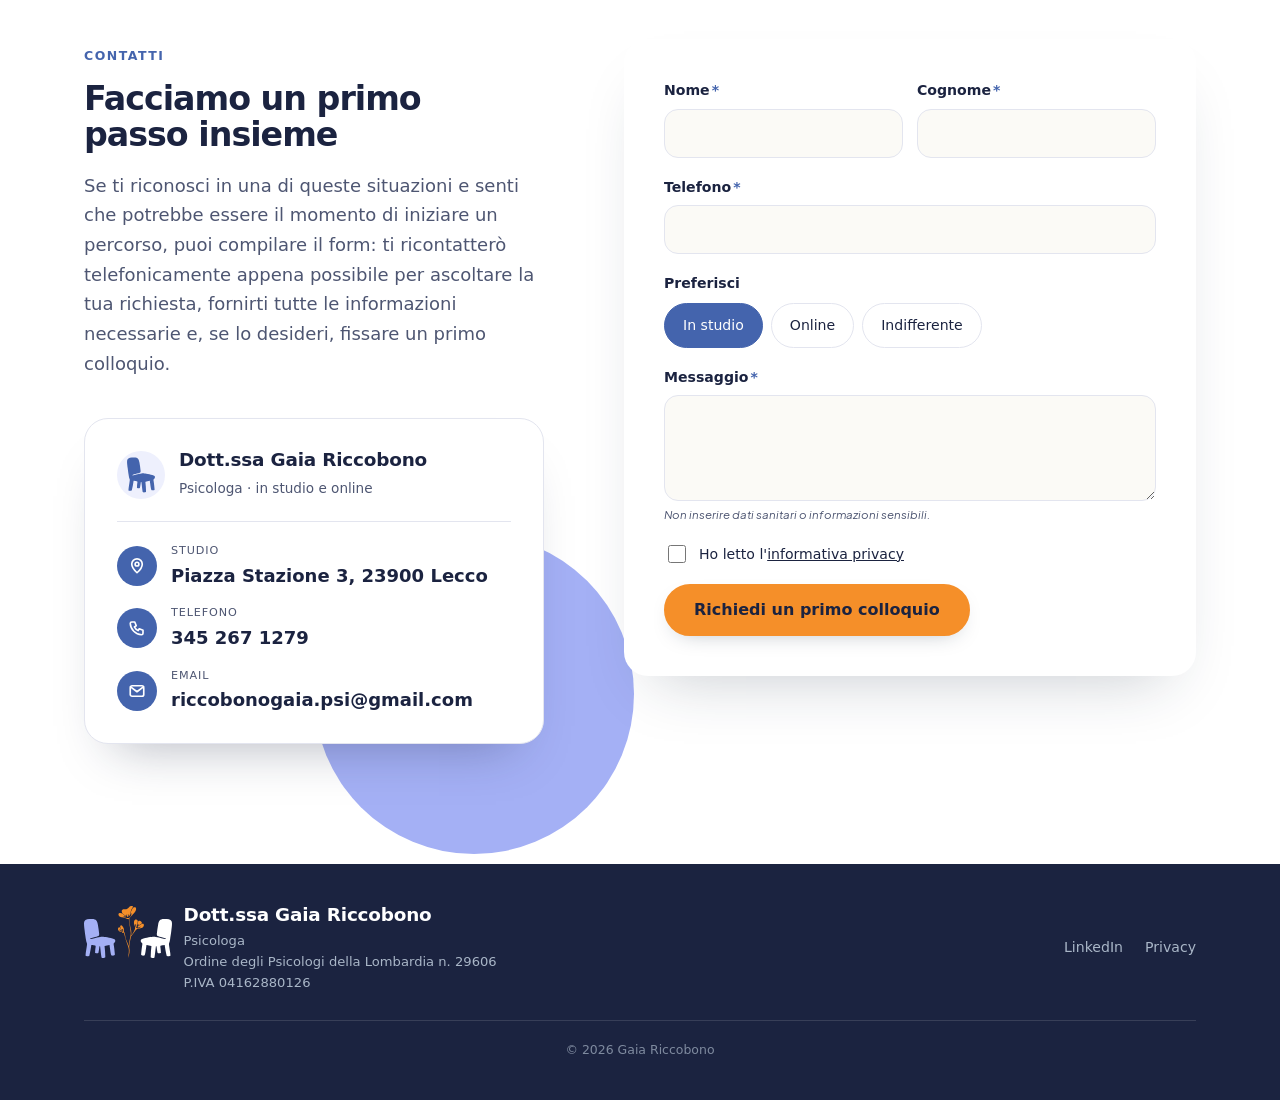
==== commit 7f185806: "add form p" ====
--- a/index.html
+++ b/index.html
@@ -264,7 +264,7 @@
         <div class="reveal">
           <p class="eyebrow">Contatti</p>
           <h2>Facciamo un primo passo insieme</h2>
-          <p>Lorem ipsum dolor sit amet, consectetur adipiscing elit. Ti risponderò entro sed do eiusmod tempor.</p>
+          <p>Se ti riconosci in una di queste situazioni e senti che potrebbe essere il momento di iniziare un percorso, puoi compilare il form: ti ricontatterò telefonicamente appena possibile per ascoltare la tua richiesta, fornirti tutte le informazioni necessarie e, se lo desideri, fissare un primo colloquio.</p>
           <div class="vcard-wrap">
             <div class="vcard">
               <div class="vcard-head">
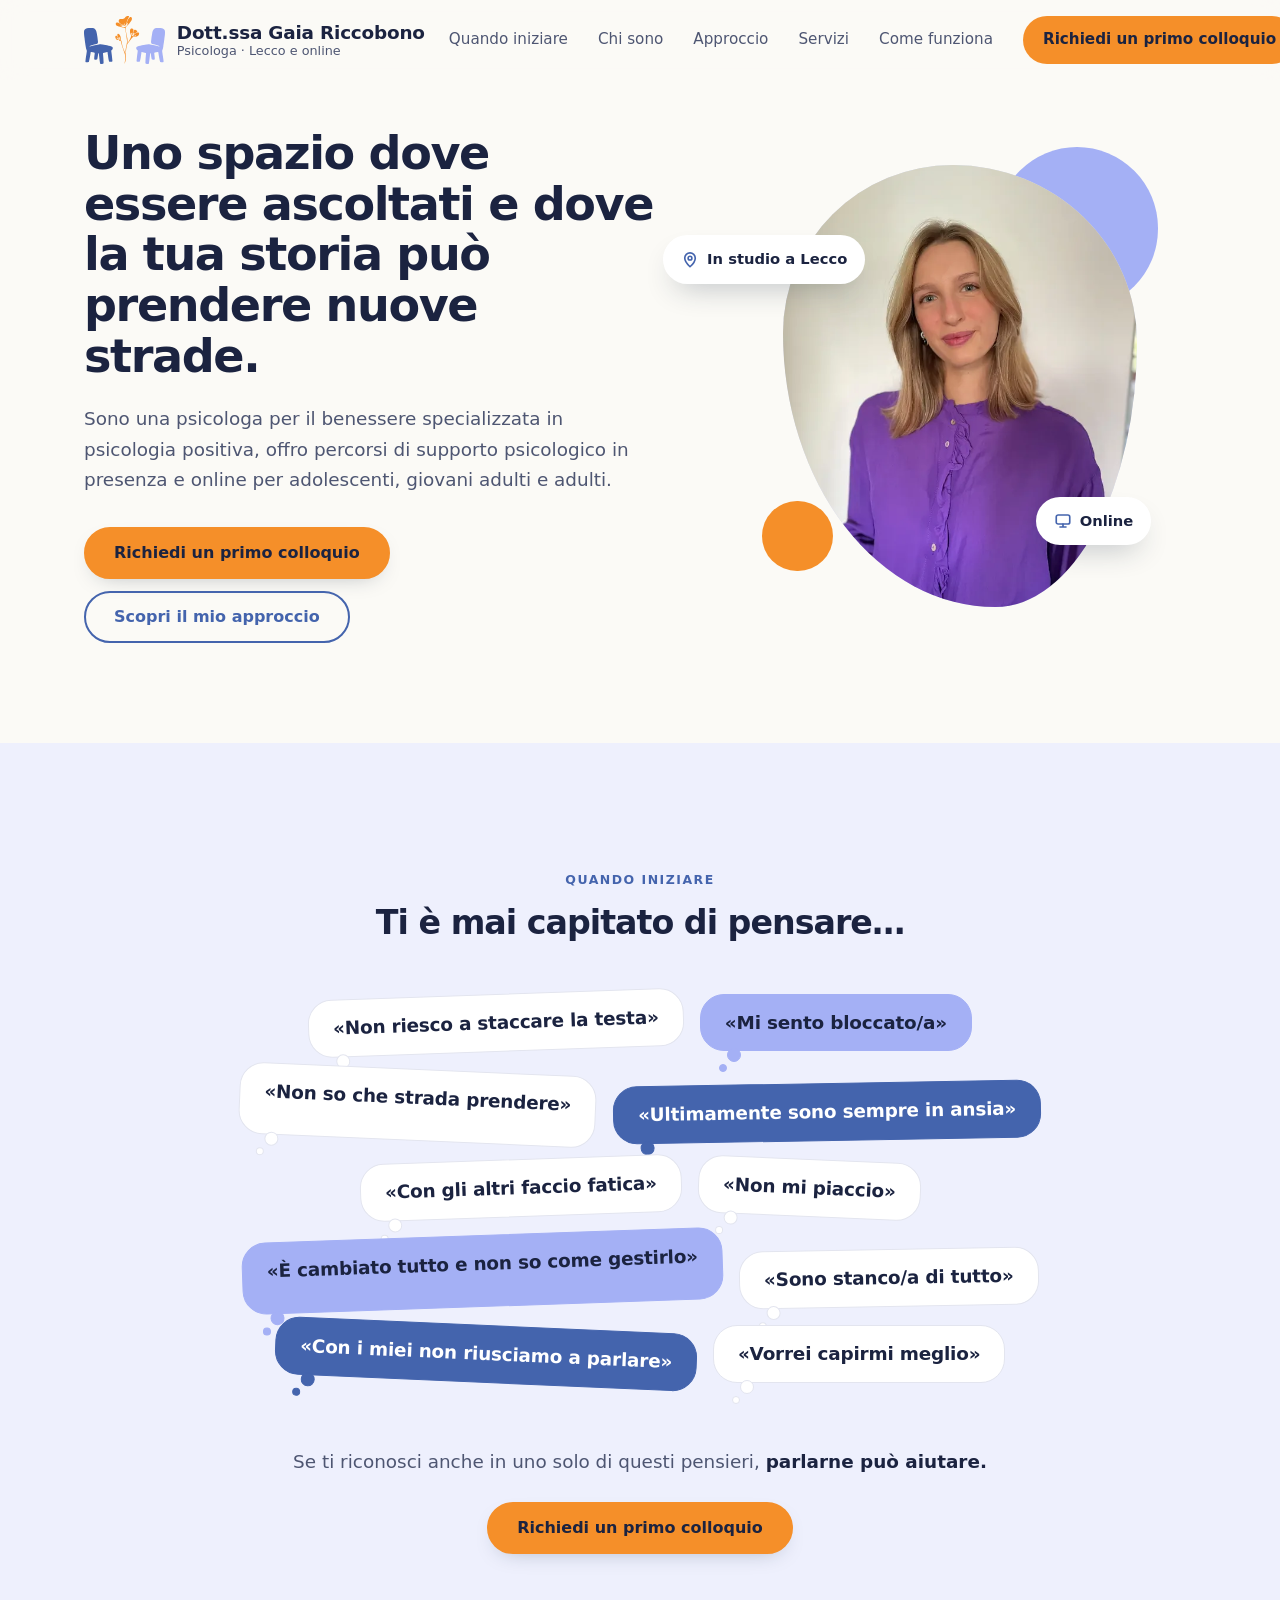
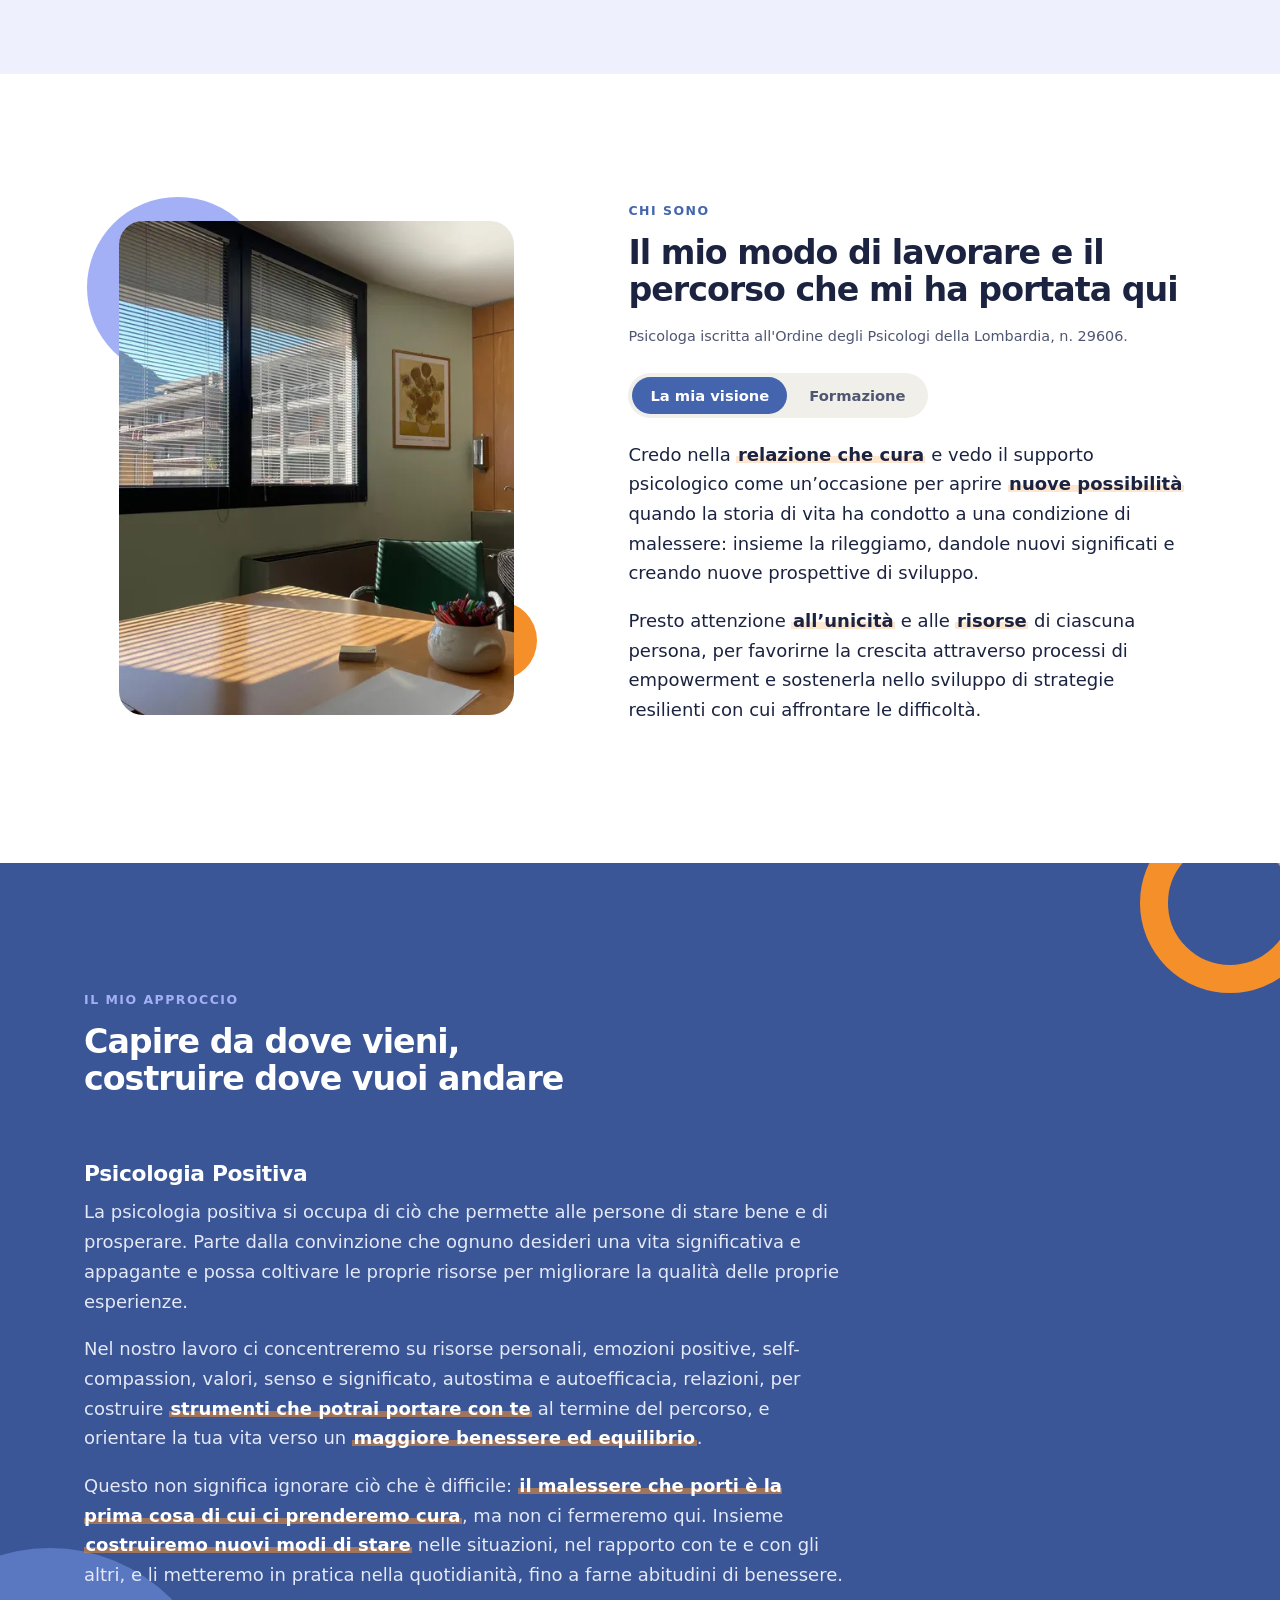
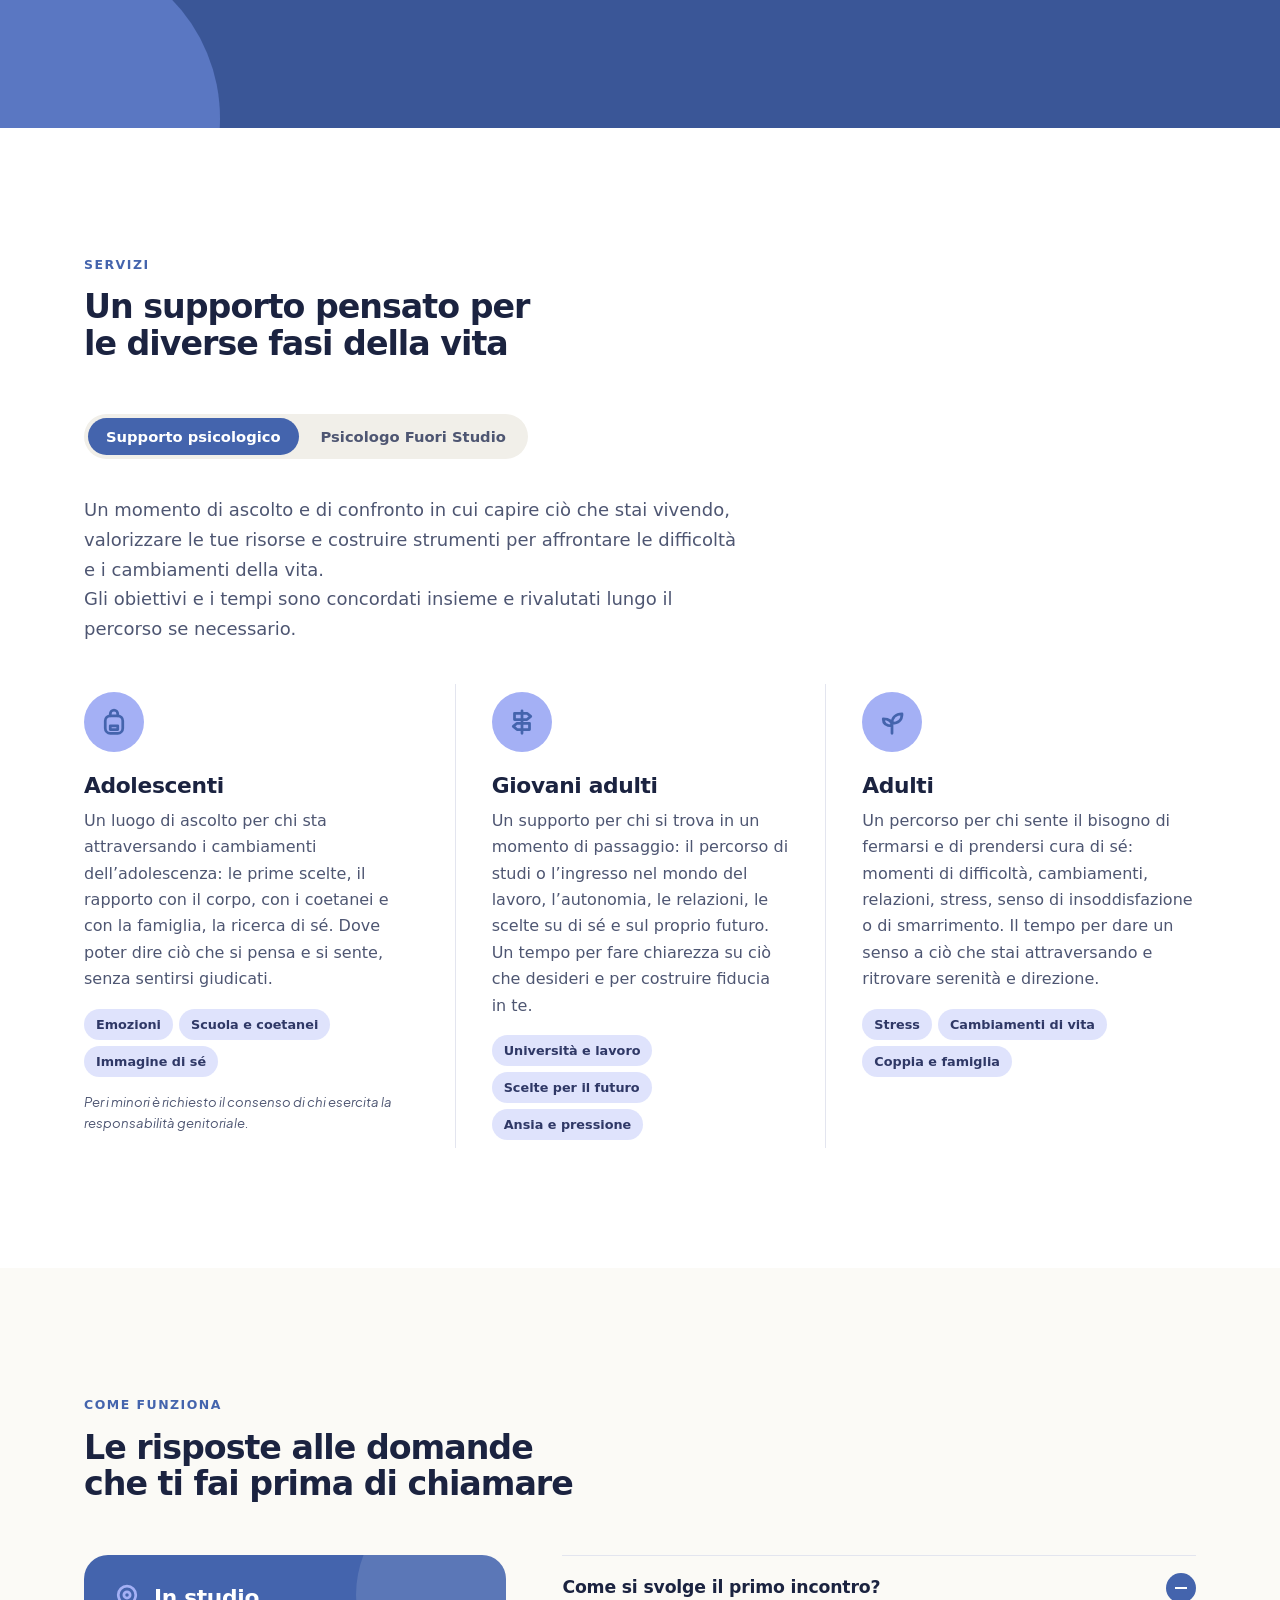
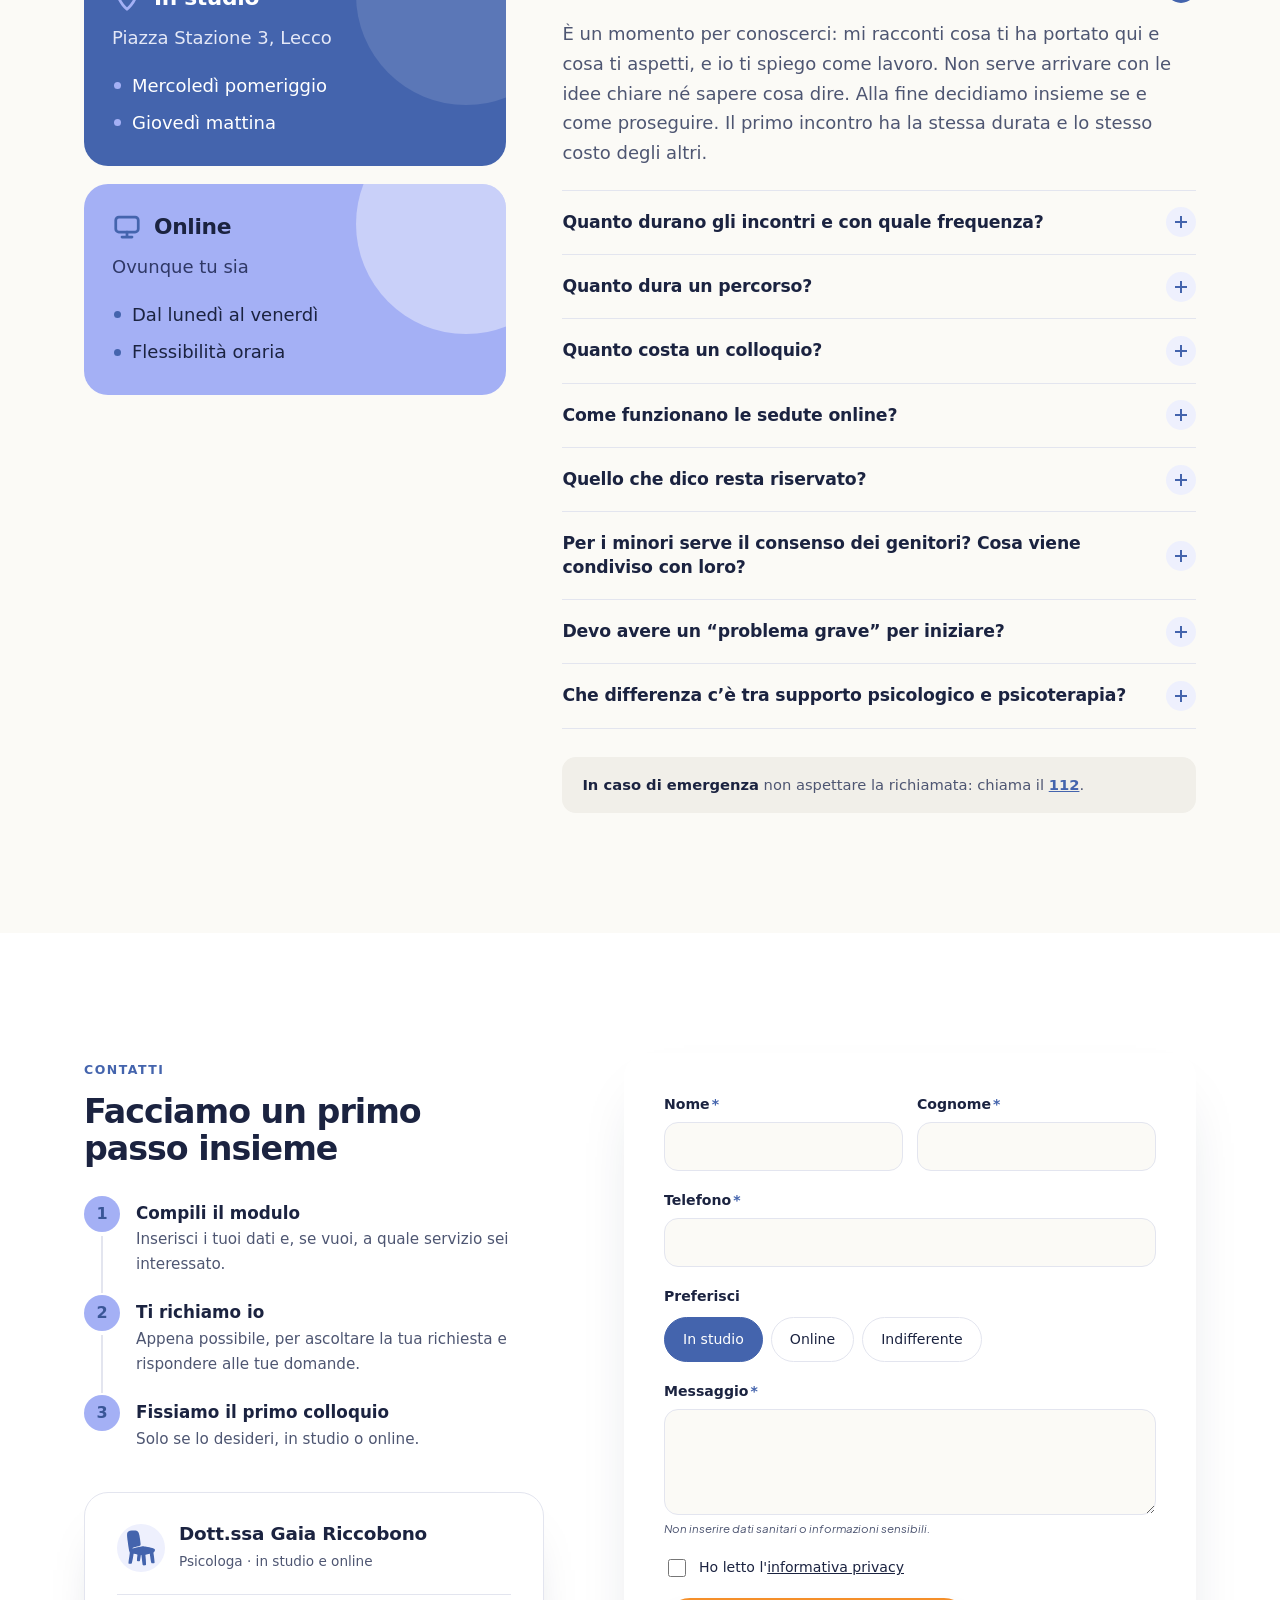
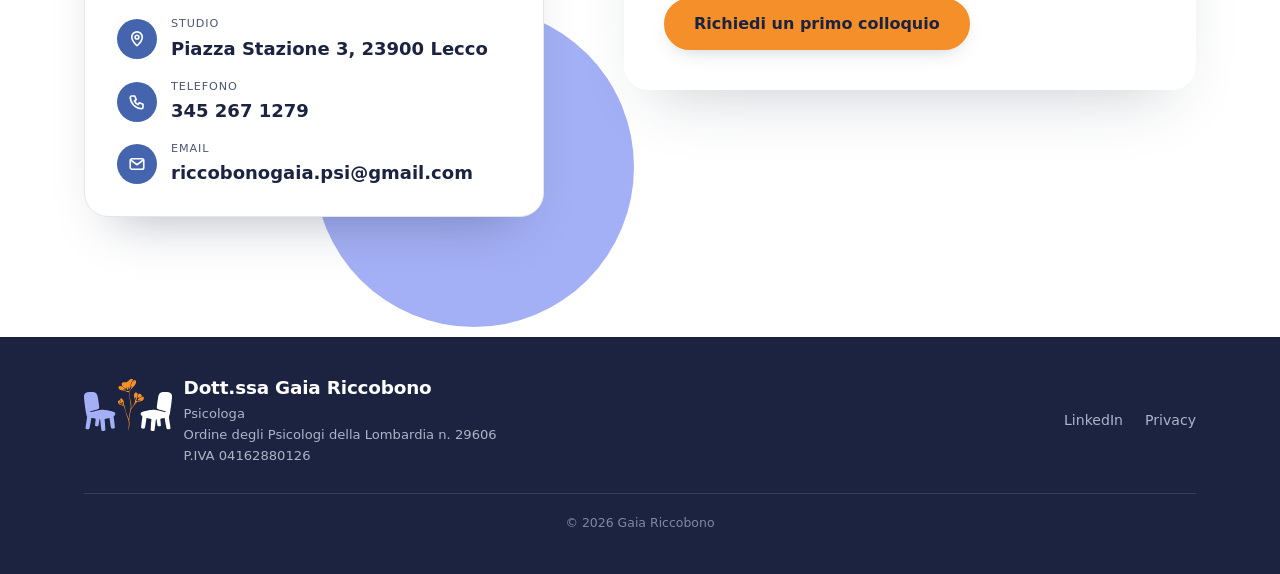
==== commit 5e97a8c5: "v3" ====
--- a/index.html
+++ b/index.html
@@ -5,12 +5,64 @@
   <meta charset="utf-8">
   <meta name="viewport" content="width=device-width, initial-scale=1">
   <title>Dott.ssa Gaia Riccobono · Psicologa</title>
-  <meta name="description" content="Lorem ipsum dolor sit amet, consectetur adipiscing elit.">
+  <meta name="description" content="Psicologa a Lecco e online. Percorsi di supporto per adolescenti, giovani adulti e adulti con l'approccio della psicologia positiva. Richiedi un primo colloquio.">
+  <link rel="canonical" href="https://gaiariccobono.it/">
+
+  <!-- Anteprima social (WhatsApp, Facebook, LinkedIn…) -->
+  <meta property="og:type" content="website">
+  <meta property="og:locale" content="it_IT">
+  <meta property="og:site_name" content="Dott.ssa Gaia Riccobono">
+  <meta property="og:url" content="https://gaiariccobono.it/">
+  <meta property="og:title" content="Dott.ssa Gaia Riccobono · Psicologa a Lecco e online">
+  <meta property="og:description" content="Percorsi di supporto psicologico per adolescenti, giovani adulti e adulti, in studio a Lecco e online. Richiedi un primo colloquio.">
+  <meta property="og:image" content="https://gaiariccobono.it/img/og-image.jpg">
+  <meta property="og:image:width" content="1200">
+  <meta property="og:image:height" content="630">
+  <meta property="og:image:alt" content="Ritratto della Dott.ssa Gaia Riccobono, psicologa">
+  <meta name="twitter:card" content="summary_large_image">
+
+  <!-- Dati strutturati -->
+  <script type="application/ld+json">
+  {
+    "@context": "https://schema.org",
+    "@type": "MedicalBusiness",
+    "@id": "https://gaiariccobono.it/#studio",
+    "name": "Dott.ssa Gaia Riccobono · Psicologa",
+    "description": "Supporto psicologico per adolescenti, giovani adulti e adulti, in studio a Lecco e online.",
+    "url": "https://gaiariccobono.it/",
+    "image": "https://gaiariccobono.it/img/og-image.jpg",
+    "logo": "https://gaiariccobono.it/apple-touch-icon.png",
+    "telephone": "+393452671279",
+    "email": "riccobonogaia.psi@gmail.com",
+    "address": {
+      "@type": "PostalAddress",
+      "streetAddress": "Piazza Stazione 3",
+      "postalCode": "23900",
+      "addressLocality": "Lecco",
+      "addressRegion": "LC",
+      "addressCountry": "IT"
+    },
+    "areaServed": ["Lecco", "Italia"],
+    "vatID": "IT04162880126",
+    "founder": {
+      "@type": "Person",
+      "name": "Gaia Riccobono",
+      "honorificPrefix": "Dott.ssa",
+      "jobTitle": "Psicologa",
+      "hasCredential": {
+        "@type": "EducationalOccupationalCredential",
+        "credentialCategory": "Iscrizione all'Ordine degli Psicologi della Lombardia n. 29606"
+      },
+      "sameAs": ["https://www.linkedin.com/in/gaiariccobono/"]
+    }
+  }
+  </script>
   <link rel="preload" href="fonts/plus-jakarta-sans-latin.woff2" as="font" type="font/woff2" crossorigin>
   <link rel="icon" href="favicon.svg" type="image/svg+xml">
   <link rel="icon" href="favicon-32.png" sizes="32x32" type="image/png">
   <link rel="apple-touch-icon" href="apple-touch-icon.png">
-  <link rel="stylesheet" href="style.css">
+  <link rel="stylesheet" href="/style.css">
+  <link rel="stylesheet" href="/home.css">
 </head>
 
 <body>
@@ -19,19 +71,21 @@
   <header class="site-header">
     <div class="wrap header-inner">
       <a href="#top" class="brand">
-        <img class="brand-logo" src="img/logo.svg" width="81" height="48" alt="">
-        <img class="brand-icon" src="img/icona.svg" width="31" height="38" alt="">
+        <img class="brand-logo" src="/img/logo.svg" width="81" height="48" alt="">
+        <img class="brand-icon" src="/img/icona.svg" width="31" height="38" alt="">
         <span class="brand-text">
           <strong>Dott.ssa Gaia Riccobono</strong>
           <small>Psicologa · Lecco e online</small>
         </span>
       </a>
+      <a class="header-phone" href="tel:+393452671279" aria-label="Chiama 345 267 1279"><i class="ico ico-phone" aria-hidden="true"></i><span>Chiama</span></a>
       <button class="menu-toggle" aria-expanded="false" aria-controls="nav">Menu</button>
       <nav id="nav" class="nav">
+        <a href="#quando">Quando iniziare</a>
         <a href="#chi-sono">Chi sono</a>
         <a href="#approccio">Approccio</a>
         <a href="#servizi">Servizi</a>
-        <a href="#quando">Quando iniziare</a>
+        <a href="#come-funziona">Come funziona</a>
         <a href="#contatti" class="nav-cta">Richiedi un primo colloquio</a>
       </nav>
     </div>
@@ -39,25 +93,25 @@
 
   <main id="top">
 
-    <!-- HERO -->
+    <!-- 1. HERO -->
     <section class="hero">
       <div class="wrap hero-grid">
-        <div class="hero-text reveal">
+        <div class="hero-text">
           <h1>Uno spazio dove essere ascoltati e dove la tua storia può prendere nuove strade.</h1>
           <p class="lead">Sono una psicologa per il benessere specializzata in psicologia positiva, offro percorsi di
             supporto psicologico in presenza e online per adolescenti, giovani adulti e adulti.</p>
           <div class="btn-row">
             <a href="#contatti" class="btn btn-primary">Richiedi un primo colloquio</a>
-            <a href="#quando" class="btn btn-ghost">Quando può essere utile</a>
-          </div>
-        </div>
-        <div class="hero-media reveal">
+            <a href="#approccio" class="btn btn-ghost">Scopri il mio approccio</a>
+          </div>
+        </div>
+        <div class="hero-media">
           <span class="shape shape-yellow" aria-hidden="true"></span>
           <span class="shape shape-sky" aria-hidden="true"></span>
           <picture class="hero-photo">
-            <source type="image/webp" srcset="img/gaia-ritratto-600.webp 600w, img/gaia-ritratto.webp 1000w"
+            <source type="image/webp" srcset="/img/gaia-ritratto-600.webp 600w, /img/gaia-ritratto.webp 1000w"
               sizes="(max-width: 960px) 65vw, 345px">
-            <img src="img/gaia-ritratto.jpg" width="1000" height="1333" alt="Ritratto della Dott.ssa Gaia Riccobono"
+            <img src="/img/gaia-ritratto.jpg" width="1000" height="1333" alt="Ritratto della Dott.ssa Gaia Riccobono"
               fetchpriority="high">
           </picture>
           <span class="pill pill-a"><i class="ico ico-pin" aria-hidden="true"></i> In studio a Lecco</span>
@@ -66,46 +120,42 @@
       </div>
     </section>
 
-    <!-- COME LAVORO: STUDIO / ONLINE -->
-    <section id="come-lavoro" class="section section-tight">
+    <!-- 2. QUANDO INIZIARE -->
+    <section id="quando" class="section section-lilac">
       <div class="wrap">
-        <div class="mode-grid">
-          <article class="mode mode-studio reveal">
-            <div class="mode-head">
-              <i class="ico-lg ico-pin" aria-hidden="true"></i>
-              <h3>In studio</h3>
-            </div>
-            <p>Piazza Stazione 3, Lecco</p>
-            <ul>
-              <li>Mercoledì pomeriggio</li>
-              <li>Giovedì mattina</li>
-            </ul>
-          </article>
-          <article class="mode mode-online reveal">
-            <div class="mode-head">
-              <i class="ico-lg ico-screen" aria-hidden="true"></i>
-              <h3>Online</h3>
-            </div>
-            <p>Ovunque tu sia</p>
-            <ul>
-              <li>Dal lunedì al venerdì</li>
-              <li>Flessibilità oraria</li>
-            </ul>
-          </article>
-        </div>
-      </div>
-    </section>
-
-    <!-- CHI SONO -->
+        <div class="section-head section-head-center reveal">
+          <p class="eyebrow">Quando iniziare</p>
+          <h2>Ti è mai capitato di pensare…</h2>
+        </div>
+        <ul class="thoughts reveal">
+          <li>«Non riesco a staccare la testa»</li>
+          <li>«Mi sento bloccato/a»</li>
+          <li>«Non so che strada prendere»</li>
+          <li>«Ultimamente sono sempre in ansia»</li>
+          <li>«Con gli altri faccio fatica»</li>
+          <li>«Non mi piaccio»</li>
+          <li>«È cambiato tutto e non so come gestirlo»</li>
+          <li>«Sono stanco/a di tutto»</li>
+          <li>«Con i miei non riusciamo a parlare»</li>
+          <li>«Vorrei capirmi meglio»</li>
+        </ul>
+        <div class="thoughts-end reveal">
+          <p>Se ti riconosci anche in uno solo di questi pensieri, <strong>parlarne può aiutare.</strong></p>
+          <a href="#contatti" class="btn btn-primary">Richiedi un primo colloquio</a>
+        </div>
+      </div>
+    </section>
+
+    <!-- 3. CHI SONO -->
     <section id="chi-sono" class="section section-alt">
       <div class="wrap about-grid">
         <div class="about-media reveal">
           <span class="shape about-shape-a" aria-hidden="true"></span>
           <span class="shape about-shape-b" aria-hidden="true"></span>
           <picture class="about-photo">
-            <source type="image/webp" srcset="img/studio-480.webp 480w, img/studio.webp 800w"
+            <source type="image/webp" srcset="/img/studio-480.webp 480w, /img/studio.webp 800w"
               sizes="(max-width: 960px) 90vw, 470px">
-            <img src="img/studio.jpg" width="800" height="1000" loading="lazy" decoding="async"
+            <img src="/img/studio.jpg" width="800" height="1000" loading="lazy" decoding="async"
               alt="Lo studio a Lecco: la scrivania al sole e la finestra con vista sulle montagne">
           </picture>
         </div>
@@ -137,7 +187,7 @@
       </div>
     </section>
 
-    <!-- APPROCCIO (fascia) -->
+    <!-- 4. APPROCCIO (fascia) -->
     <section id="approccio" class="band">
       <span class="band-circle c1" aria-hidden="true"></span>
       <span class="band-circle c2" aria-hidden="true"></span>
@@ -150,8 +200,8 @@
           <div class="approach reveal">
             <h3>Psicologia Positiva</h3>
             <p>La psicologia positiva si occupa di ciò che permette alle persone di stare bene e di prosperare. Parte dalla convinzione che ognuno desideri una vita significativa e appagante e possa coltivare le proprie risorse per migliorare la qualità delle proprie esperienze.</p>
-            <p>Nel nostro lavoro ci concentreremo su risorse personali, emozioni positive, self-compassion, valori, senso e significato, autostima e autoefficacia, relazioni, per costruire strumenti che potrai portare con te al termine del percorso, e orientare la tua vita verso un maggiore benessere ed equilibrio.</p>
-            <p>Questo non significa ignorare ciò che è difficile: il malessere che porti è la prima cosa di cui ci prenderemo cura, ma non ci fermeremo qui. Insieme costruiremo nuovi modi di stare nelle situazioni, nel rapporto con te e con gli altri, e li metteremo in pratica nella quotidianità, fino a farne abitudini di benessere.</p>
+            <p>Nel nostro lavoro ci concentreremo su risorse personali, emozioni positive, self-compassion, valori, senso e significato, autostima e autoefficacia, relazioni, per costruire <mark>strumenti che potrai portare con te</mark> al termine del percorso, e orientare la tua vita verso un <mark>maggiore benessere ed equilibrio</mark>.</p>
+            <p>Questo non significa ignorare ciò che è difficile: <mark>il malessere che porti è la prima cosa di cui ci prenderemo cura</mark>, ma non ci fermeremo qui. Insieme <mark>costruiremo nuovi modi di stare</mark> nelle situazioni, nel rapporto con te e con gli altri, e li metteremo in pratica nella quotidianità, fino a farne abitudini di benessere.</p>
           </div>
           <!-- DA GENNAIO: secondo approccio (cognitivo costruttivista).
                Per attivarlo: togliere "approaches-single" qui sopra e scommentare questo blocco.
@@ -165,8 +215,8 @@
       </div>
     </section>
 
-    <!-- SERVIZI -->
-    <section id="servizi" class="section">
+    <!-- 5. SERVIZI (per chi) -->
+    <section id="servizi" class="section section-alt">
       <div class="wrap">
         <div class="section-head reveal">
           <p class="eyebrow">Servizi</p>
@@ -223,75 +273,108 @@
           </div>
           <div class="tabpanel" role="tabpanel" id="panel-fuori" aria-labelledby="tab-fuori" hidden>
             <div class="fuori-text">
-              <p>Lorem ipsum dolor sit amet, consectetur adipiscing elit. Sed do eiusmod tempor incididunt ut labore et dolore magna aliqua.</p>
-              <p>Ut enim ad minim veniam, quis nostrud exercitation ullamco laboris nisi ut aliquip ex ea commodo consequat.</p>
-            </div>
-          </div>
-          </div>
-        </div>
-      </div>
-    </section>
-
-    <!-- QUANDO INIZIARE -->
-    <section id="quando" class="section section-lilac">
+              <p>Un intervento psicologico <strong>a domicilio ad alta intensità</strong>, pensato per adolescenti e giovani adulti che attraversano un momento di forte sofferenza psicologica e sono poco motivati o impossibilitati a seguire una terapia in studio o non riconoscono la loro problematica. Alcune delle situazioni con cui più spesso si lavora sono <strong>ansia e ritiro sociale, ritiro scolastico, isolamento sociale, hikikomori</strong>.</p>
+              <p>Il mio ruolo è quello di una <strong>mente compagna</strong>: stare accanto, ascoltare e pensare insieme.</p>
+              <p>L’intervento prevede un percorso rivolto ai genitori di <strong>terapia familiare in parallelo</strong>, condotto da psicoterapeuti familiari che fanno parte della rete Psicologo Fuori Studio. <em>Non sarò io a tenere questa parte.</em></p>
+              <p><strong>Ai genitori.</strong> Il primo contatto avviene con voi: insieme valutiamo la situazione e vi spiegherò la modalità di lavoro.</p>
+              <p>Per maggiori informazioni sulla metodologia puoi consultare il sito di Psicologi Fuori Studio, Associazione Culturale promotrice del metodo, di cui faccio parte: <a href="https://www.psicologofuoristudio.it/" target="_blank" rel="noopener">psicologofuoristudio.it</a>.</p>
+            </div>
+          </div>
+          </div>
+        </div>
+      </div>
+    </section>
+
+    <!-- 6. COME FUNZIONA: studio/online + informazioni pratiche -->
+    <section id="come-funziona" class="section">
       <div class="wrap">
-        <div class="section-head section-head-center reveal">
-          <p class="eyebrow">Quando iniziare</p>
-          <h2>Ti è mai capitato di pensare…</h2>
-        </div>
-        <ul class="thoughts reveal">
-          <li>«Non riesco a staccare la testa»</li>
-          <li>«Mi sento bloccato/a»</li>
-          <li>«Non so che strada prendere»</li>
-          <li>«Ultimamente sono sempre in ansia»</li>
-          <li>«Con gli altri faccio fatica»</li>
-          <li>«Non mi piaccio»</li>
-          <li>«È cambiato tutto e non so come gestirlo»</li>
-          <li>«Sono stanco/a di tutto»</li>
-          <li>«Con i miei non riusciamo a parlare»</li>
-          <li>«Vorrei capirmi meglio»</li>
-        </ul>
-        <div class="thoughts-end reveal">
-          <p>Se ti riconosci anche in uno solo di questi pensieri, <strong>parlarne può aiutare.</strong></p>
-          <a href="#contatti" class="btn btn-primary">Richiedi un primo colloquio</a>
-        </div>
-      </div>
-    </section>
-
-    <!-- CONTATTI -->
+        <div class="section-head reveal">
+          <p class="eyebrow">Come funziona</p>
+          <h2>Le risposte alle domande che ti fai prima di chiamare</h2>
+        </div>
+        <div class="how-grid">
+          <div class="how-modes reveal">
+            <article class="mode mode-studio">
+              <div class="mode-head">
+                <i class="ico-lg ico-pin" aria-hidden="true"></i>
+                <h3>In studio</h3>
+              </div>
+              <p>Piazza Stazione 3, Lecco</p>
+              <ul>
+                <li>Mercoledì pomeriggio</li>
+                <li>Giovedì mattina</li>
+              </ul>
+            </article>
+            <article class="mode mode-online">
+              <div class="mode-head">
+                <i class="ico-lg ico-screen" aria-hidden="true"></i>
+                <h3>Online</h3>
+              </div>
+              <p>Ovunque tu sia</p>
+              <ul>
+                <li>Dal lunedì al venerdì</li>
+                <li>Flessibilità oraria</li>
+              </ul>
+            </article>
+          </div>
+
+          <div class="faq reveal">
+            <details open>
+              <summary>Come si svolge il primo incontro?</summary>
+              <p>È un momento per conoscerci: mi racconti cosa ti ha portato qui e cosa ti aspetti, e io ti spiego come lavoro. Non serve arrivare con le idee chiare né sapere cosa dire. Alla fine decidiamo insieme se e come proseguire. Il primo incontro ha la stessa durata e lo stesso costo degli altri.</p>
+            </details>
+            <details>
+              <summary>Quanto durano gli incontri e con quale frequenza?</summary>
+              <p>Ogni incontro dura 50 minuti. In genere ci vediamo una volta a settimana o ogni due, ma la frequenza non è fissa: il percorso evolve e la decidiamo insieme, in base alle tue esigenze.</p>
+            </details>
+            <details>
+              <summary>Quanto dura un percorso?</summary>
+              <p>La durata dipende da te, da ciò che porti e dagli obiettivi che ci diamo. Non c’è un numero di incontri uguale per tutti: dopo i primi colloqui definiamo insieme una direzione e una durata indicativa, che verifichiamo e rivediamo lungo il percorso.</p>
+            </details>
+            <details>
+              <summary>Quanto costa un colloquio?</summary>
+              <p>Un colloquio di 50 minuti costa 60 €.</p>
+              <p>Le sedute con la psicologa sono spese sanitarie e puoi detrarle al 19% nella dichiarazione dei redditi se paghi con un metodo tracciabile (carta o bonifico).</p>
+            </details>
+            <details>
+              <summary>Come funzionano le sedute online?</summary>
+              <p>Ci vediamo in videochiamata: ti mando un link e ti colleghi da computer, tablet o telefono. Ti basta un posto tranquillo e riservato dove sentirti libera/o di parlare.</p>
+            </details>
+            <details>
+              <summary>Quello che dico resta riservato?</summary>
+              <p>Sì. Tutto ciò che ci diciamo è coperto dal segreto professionale. Le eccezioni sono quelle previste dalla legge e dal codice deontologico, ad esempio i casi di grave pericolo per te o per altre persone, e te le spiego chiaramente all’inizio del percorso.</p>
+            </details>
+            <details>
+              <summary>Per i minori serve il consenso dei genitori? Cosa viene condiviso con loro?</summary>
+              <p>Sì, per lavorare con un minore è necessario il consenso informato di entrambi i genitori, o di chi esercita la responsabilità genitoriale. Il percorso resta uno spazio del ragazzo o della ragazza: i contenuti dei colloqui non vengono riferiti ai genitori nel dettaglio. Con loro condivido l’andamento generale e ciò che può aiutarli a sostenere il percorso, secondo quanto definito all’inizio, con trasparenza verso il minore.</p>
+            </details>
+            <details>
+              <summary>Devo avere un “problema grave” per iniziare?</summary>
+              <p>No. Non serve stare male “abbastanza” né avere un problema preciso: puoi iniziare anche solo perché senti il bisogno di fermarti e capire cosa ti sta succedendo, o perché vuoi conoscerti meglio. Il primo incontro serve anche a capire insieme se e come ti posso essere utile.</p>
+            </details>
+            <details>
+              <summary>Che differenza c’è tra supporto psicologico e psicoterapia?</summary>
+              <p>La psicoterapia è un trattamento clinico che può essere svolto solo da professionisti con una specifica specializzazione, ed è indicata per forme di sofferenza più strutturate. Il supporto psicologico è un percorso di ascolto e di crescita, adatto a chi attraversa un momento di difficoltà o di cambiamento. Se durante il percorso emergesse l’utilità di un intervento diverso, ne parleremo insieme e ti indicherò colleghi a cui rivolgerti.</p>
+            </details>
+            <p class="emergency"><strong>In caso di emergenza</strong> non aspettare la richiamata: chiama il <a href="tel:112">112</a>.</p>
+          </div>
+        </div>
+      </div>
+    </section>
+
+    <!-- 7. CONTATTI -->
     <section id="contatti" class="section section-contact">
       <div class="wrap contact-grid">
-        <div class="reveal">
+        <div class="contact-intro reveal">
           <p class="eyebrow">Contatti</p>
           <h2>Facciamo un primo passo insieme</h2>
-          <p>Se ti riconosci in una di queste situazioni e senti che potrebbe essere il momento di iniziare un percorso, puoi compilare il form: ti ricontatterò telefonicamente appena possibile per ascoltare la tua richiesta, fornirti tutte le informazioni necessarie e, se lo desideri, fissare un primo colloquio.</p>
-          <div class="vcard-wrap">
-            <div class="vcard">
-              <div class="vcard-head">
-                <img class="vcard-icon" src="img/icona-tonda.svg" width="48" height="48" alt="">
-                <div>
-                  <strong>Dott.ssa Gaia Riccobono</strong>
-                  <span>Psicologa · in studio e online</span>
-                </div>
-              </div>
-              <ul class="contact-list">
-                <li><span class="ci"><i class="ico ico-pin" aria-hidden="true"></i></span>
-                  <div><small>Studio</small><a
-                      href="https://www.google.com/maps/search/?api=1&query=Piazza+Stazione+3,+23900+Lecco+LC"
-                      target="_blank" rel="noopener">Piazza Stazione 3, 23900 Lecco</a></div>
-                </li>
-                <li><span class="ci"><i class="ico ico-phone" aria-hidden="true"></i></span>
-                  <div><small>Telefono</small><a href="tel:+393452671279">345 267 1279</a></div>
-                </li>
-                <li><span class="ci"><i class="ico ico-mail" aria-hidden="true"></i></span>
-                  <div><small>Email</small><a href="mailto:riccobonogaia.psi@gmail.com">riccobonogaia.psi@gmail.com</a>
-                  </div>
-                </li>
-              </ul>
-            </div>
-          </div>
-        </div>
-        <form class="form reveal" id="contact-form" action="https://api.web3forms.com/submit" method="POST">
+          <ol class="steps">
+            <li><strong>Compili il modulo</strong><span>Inserisci i tuoi dati e, se vuoi, a quale servizio sei interessato.</span></li>
+            <li><strong>Ti richiamo io</strong><span>Appena possibile, per ascoltare la tua richiesta e rispondere alle tue domande.</span></li>
+            <li><strong>Fissiamo il primo colloquio</strong><span>Solo se lo desideri, in studio o online.</span></li>
+          </ol>
+        </div>
+        <form class="form reveal js-web3" id="contact-form" action="https://api.web3forms.com/submit" method="POST">
           <input type="hidden" name="access_key" value="9dbd1188-8f18-4328-8df0-692981315557">
           <input type="hidden" name="subject" value="Nuova richiesta dal sito">
           <input type="hidden" name="from_name" value="Sito Gaia Riccobono">
@@ -309,11 +392,36 @@
           </fieldset>
           <label><span>Messaggio<span class="req" aria-hidden="true">*</span></span><textarea name="messaggio" rows="4" required aria-describedby="msg-hint"></textarea>
             <span class="form-hint" id="msg-hint">Non inserire dati sanitari o informazioni sensibili.</span></label>
-          <label class="check"><input type="checkbox" required> <span>Ho letto l'<a href="privacy.html">informativa
+          <label class="check"><input type="checkbox" required> <span>Ho letto l'<a href="/privacy.html">informativa
                 privacy</a></span></label>
           <button type="submit" class="btn btn-primary">Richiedi un primo colloquio</button>
           <p class="form-status" role="status" aria-live="polite"></p>
         </form>
+        <div class="vcard-wrap reveal">
+          <div class="vcard">
+            <div class="vcard-head">
+              <img class="vcard-icon" src="/img/icona-tonda.svg" width="48" height="48" alt="">
+              <div>
+                <strong>Dott.ssa Gaia Riccobono</strong>
+                <span>Psicologa · in studio e online</span>
+              </div>
+            </div>
+            <ul class="contact-list">
+              <li><span class="ci"><i class="ico ico-pin" aria-hidden="true"></i></span>
+                <div><small>Studio</small><a
+                    href="https://www.google.com/maps/search/?api=1&query=Piazza+Stazione+3,+23900+Lecco+LC"
+                    target="_blank" rel="noopener">Piazza Stazione 3, 23900 Lecco</a></div>
+              </li>
+              <li><span class="ci"><i class="ico ico-phone" aria-hidden="true"></i></span>
+                <div><small>Telefono</small><a href="tel:+393452671279">345 267 1279</a></div>
+              </li>
+              <li><span class="ci"><i class="ico ico-mail" aria-hidden="true"></i></span>
+                <div><small>Email</small><a href="mailto:riccobonogaia.psi@gmail.com">riccobonogaia.psi@gmail.com</a>
+                </div>
+              </li>
+            </ul>
+          </div>
+        </div>
       </div>
     </section>
 
@@ -323,7 +431,7 @@
   <footer class="site-footer">
     <div class="wrap footer-inner">
       <div class="brand">
-        <img class="brand-logo" src="img/logo-chiaro.svg" width="88" height="52" alt="">
+        <img class="brand-logo" src="/img/logo-chiaro.svg" width="88" height="52" alt="">
         <span class="brand-text">
           <strong>Dott.ssa Gaia Riccobono</strong>
           <span class="footer-meta">
@@ -335,7 +443,7 @@
       </div>
       <nav class="footer-nav">
         <a href="https://www.linkedin.com/in/gaiariccobono/" target="_blank" rel="noopener noreferrer">LinkedIn</a>
-        <a href="privacy.html">Privacy</a>
+        <a href="/privacy.html">Privacy</a>
       </nav>
     </div>
     <p class="wrap copy">© 2026 Gaia Riccobono</p>
@@ -344,7 +452,7 @@
   <!-- CTA fissa mobile -->
   <a href="#contatti" class="mobile-cta">Richiedi un primo colloquio</a>
 
-  <script src="script.js"></script>
+  <script src="/script.js"></script>
 </body>
 
-</html>+</html>
--- a/style.css
+++ b/style.css
@@ -480,3 +480,33 @@
   .site-header .brand-logo { display: none; }
   .site-header .brand-icon { display: block; }
 }
+
+/* ===== Pagina 404 (alta quanto lo schermo) ===== */
+.nf-body { min-height: 100vh; min-height: 100dvh; display: flex; flex-direction: column; background: var(--lilac-soft); }
+.nf-header { background: transparent; backdrop-filter: none; -webkit-backdrop-filter: none; position: relative; z-index: 2; }
+.nf { flex: 1; position: relative; display: flex; align-items: center; overflow: hidden; padding: 24px 0 48px; }
+.nf-inner { position: relative; z-index: 1; display: flex; flex-direction: column; align-items: center; text-align: center; }
+.nf-code {
+  font: 800 clamp(7rem, 22vw, 13rem)/1 var(--display); letter-spacing: -.06em; margin: 0;
+  color: var(--blue); opacity: .14; user-select: none;
+}
+.nf-thought { margin: -0.9em 0 40px; }
+.nf-thought li { --rot: -2.5deg; background: var(--surface); }
+.nf h1 { max-width: 16ch; text-wrap: balance; }
+.nf-lead { max-width: 44ch; color: var(--ink-soft); font-size: 1.08rem; }
+.nf-actions { justify-content: center; margin-top: 16px; }
+.nf-phone { margin: 24px 0 0; font-size: .95rem; color: var(--ink-soft); }
+.nf-phone a { color: var(--blue); font-weight: 600; }
+.nf-circle { position: absolute; border-radius: 50%; z-index: 0; pointer-events: none; }
+.nf-c1 { width: 420px; height: 420px; background: var(--sky); opacity: .55; right: -140px; top: -120px; }
+.nf-c2 { width: 160px; height: 160px; border: 26px solid var(--accent); left: -50px; bottom: 12%; }
+.nf-c3 { width: 70px; height: 70px; background: var(--blue); right: 14%; bottom: 10%; }
+.nf-footer { padding: 18px 0 22px; font-size: .82rem; color: var(--ink-soft); text-align: center; }
+.nf-footer p { margin: 0; }
+.nf-footer a { color: inherit; }
+@media (max-width: 640px) {
+  .nf-c1 { width: 240px; height: 240px; right: -110px; top: -70px; }
+  .nf-c2 { width: 100px; height: 100px; border-width: 16px; left: -45px; bottom: 6%; }
+  .nf-c3 { width: 42px; height: 42px; right: 8%; bottom: 4%; }
+  .nf-actions { width: 100%; align-items: stretch; }
+}
--- a/home.css
+++ b/home.css
@@ -0,0 +1,107 @@
+/* ===== Solo per la home: componenti della pagina principale, il resto viene da /style.css ===== */
+
+/* Come funziona: card studio/online a sinistra, domande frequenti a destra */
+.how-grid { display: grid; grid-template-columns: .8fr 1.2fr; gap: 56px; align-items: start; }
+.how-modes { display: grid; gap: 18px; position: sticky; top: calc(var(--header-h) + 24px); }
+
+.faq { display: grid; }
+.faq details { border-bottom: 1px solid var(--line); }
+.faq details:first-child { border-top: 1px solid var(--line); }
+.faq summary {
+  list-style: none; cursor: pointer; position: relative;
+  padding: 20px 44px 20px 0; font: 600 1.08rem/1.35 var(--display); letter-spacing: -.01em;
+  -webkit-tap-highlight-color: transparent;
+}
+.faq summary::-webkit-details-marker { display: none; }
+.faq summary::after { /* più che diventa meno: disegnato con due linee, così è sempre centrato */
+  content: ""; position: absolute; right: 0; top: 50%; transform: translateY(-50%);
+  width: 30px; height: 30px; border-radius: 50%; --c: var(--blue);
+  background:
+    linear-gradient(var(--c), var(--c)) center / 12px 2px no-repeat,
+    linear-gradient(var(--c), var(--c)) center / 2px 12px no-repeat,
+    var(--lilac-soft);
+  transition: background-color .2s;
+}
+.faq details[open] summary::after {
+  --c: #fff;
+  background:
+    linear-gradient(var(--c), var(--c)) center / 12px 2px no-repeat,
+    var(--blue);
+}
+.faq summary:hover { color: var(--blue); }
+.faq summary:focus-visible { outline: 2px solid var(--blue); outline-offset: 4px; border-radius: 4px; }
+.faq details p { margin: 0 0 22px; color: var(--ink-soft); max-width: 60ch; }
+.emergency {
+  margin: 28px 0 0; padding: 16px 20px; border-radius: var(--r-sm);
+  background: var(--neutral); font-size: .92rem; color: var(--ink-soft);
+}
+.emergency strong { color: var(--ink); }
+.emergency a { color: var(--blue); font-weight: 700; }
+
+/* Contatti: cosa succede dopo il form */
+.steps { list-style: none; counter-reset: step; padding: 0; margin: 28px 0 0; display: grid; gap: 18px; }
+.steps li { counter-increment: step; position: relative; padding-left: 52px; display: grid; gap: 2px; }
+.steps li::before {
+  content: counter(step); position: absolute; left: 0; top: 0;
+  width: 36px; height: 36px; border-radius: 50%; display: grid; place-items: center;
+  background: var(--sky); color: var(--blue-deep); font: 700 1rem/1 var(--display);
+}
+.steps li:not(:last-child)::after { /* filo che collega i passaggi */
+  content: ""; position: absolute; left: 17px; top: 40px; bottom: -16px; width: 2px; background: var(--line);
+}
+.steps strong { font: 600 1.05rem/1.4 var(--display); padding-top: 6px; }
+.steps span { color: var(--ink-soft); font-size: .95rem; }
+
+@media (max-width: 960px) {
+  .how-grid { grid-template-columns: 1fr; gap: 36px; }
+  .how-modes { position: static; grid-template-columns: 1fr 1fr; }
+}
+@media (max-width: 560px) {
+  .how-modes { grid-template-columns: 1fr; }
+  .faq summary { font-size: 1rem; padding: 18px 42px 18px 0; }
+}
+
+/* Contatti: su desktop biglietto sotto l'intro (colonna sinistra) e form a destra;
+   su mobile l'ordine dell'HTML: intro → form → biglietto */
+.contact-grid { grid-template-areas: "intro form" "card form"; grid-template-rows: auto 1fr; row-gap: 0; }
+.contact-intro { grid-area: intro; }
+.contact-grid .form { grid-area: form; }
+.contact-grid .vcard-wrap { grid-area: card; align-self: start; }
+@media (max-width: 960px) {
+  .contact-grid { grid-template-areas: none; grid-template-rows: none; row-gap: 32px; }
+  .contact-intro, .contact-grid .form, .contact-grid .vcard-wrap { grid-area: auto; }
+  .contact-grid .vcard-wrap { margin-top: 8px; }
+}
+
+/* ===== Header: su mobile/tablet niente menu, solo il telefono ===== */
+.header-phone { display: none; }
+@media (max-width: 960px) {
+  .menu-toggle, .nav { display: none !important; }
+  .header-inner { gap: 12px; }
+  .brand { min-width: 0; }
+  .brand-text { min-width: 0; }
+  .brand-text strong { overflow: hidden; text-overflow: ellipsis; }
+  .header-phone {
+    display: inline-flex; align-items: center; gap: 8px; flex: none;
+    padding: 10px 16px; border-radius: 99px; background: var(--blue);
+    color: #fff; font: 600 .92rem/1 var(--sans); text-decoration: none;
+  }
+}
+@media (max-width: 420px) {
+  .brand { gap: 10px; }
+  .brand-text strong { font-size: .92rem; }
+}
+@media (max-width: 360px) {
+  .header-phone { padding: 0; width: 42px; height: 42px; justify-content: center; }
+  .header-phone span { display: none; }
+}
+
+/* Psicologo Fuori Studio: grassetti in colore pieno, link al sito della rete */
+.fuori-text strong { color: var(--ink); }
+.fuori-text a { color: var(--blue); font-weight: 600; }
+
+/* Evidenziati nel testo dell'approccio (fascia blu): come nella mia visione, ma sul fondo scuro */
+.approach mark { font-weight: 600; color: #fff; background: linear-gradient(transparent 60%, rgba(245,143,41,.55) 60%, rgba(245,143,41,.55) 92%, transparent 92%); }
+
+/* Risposte FAQ su più paragrafi: spazio ridotto tra un paragrafo e l'altro */
+.faq details p:not(:last-child) { margin-bottom: 10px; }
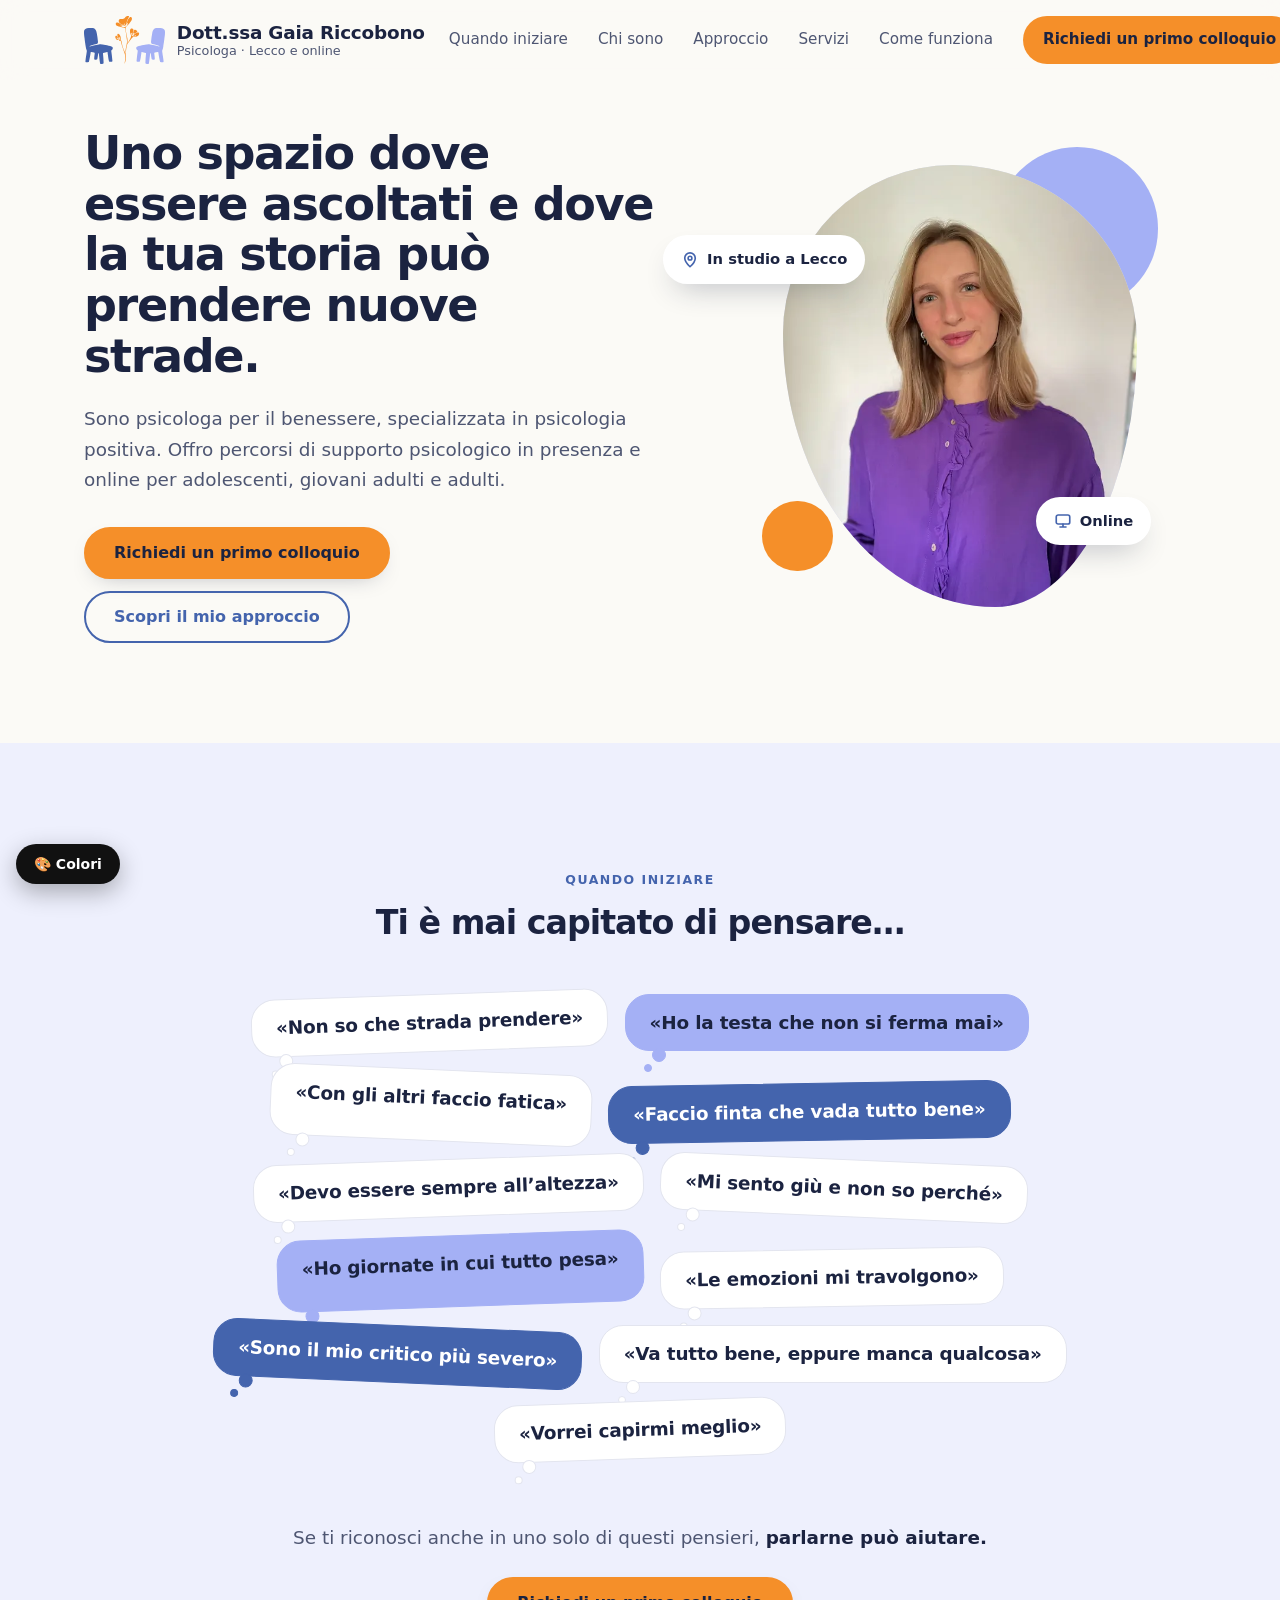
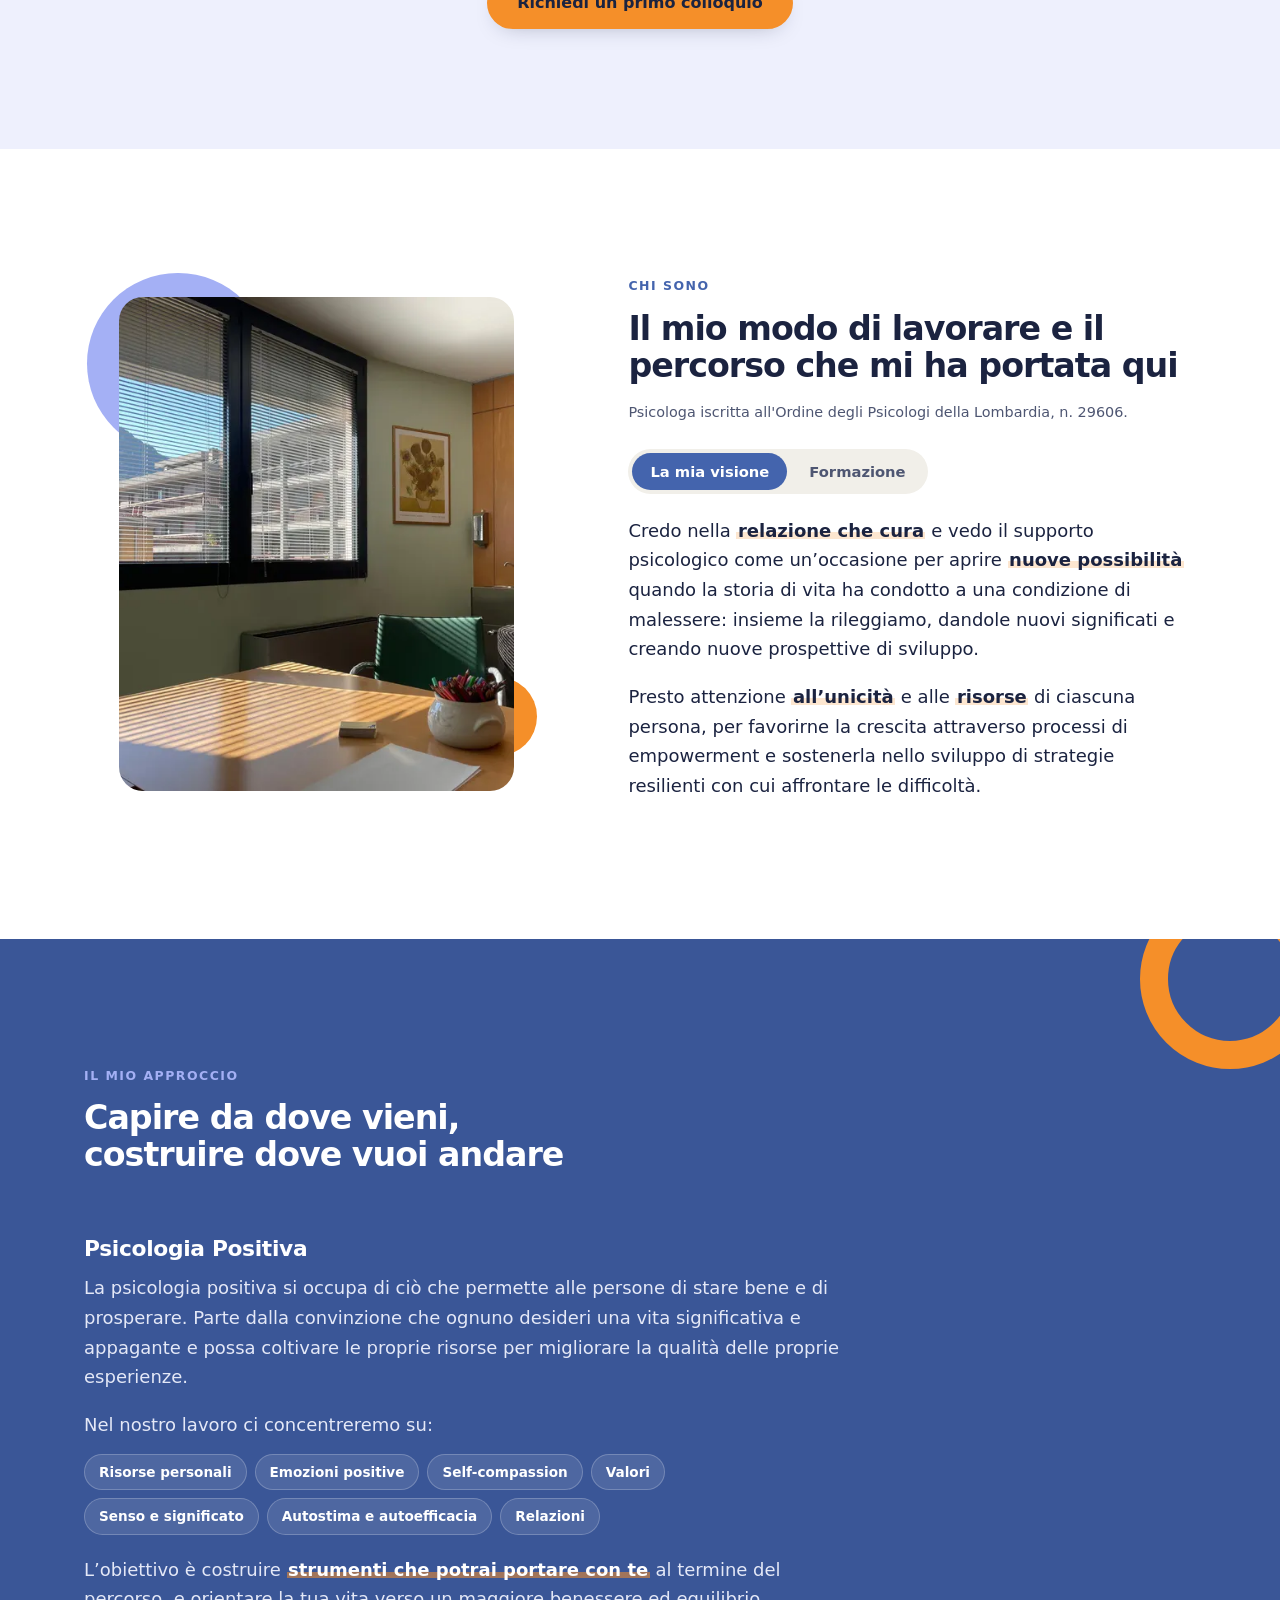
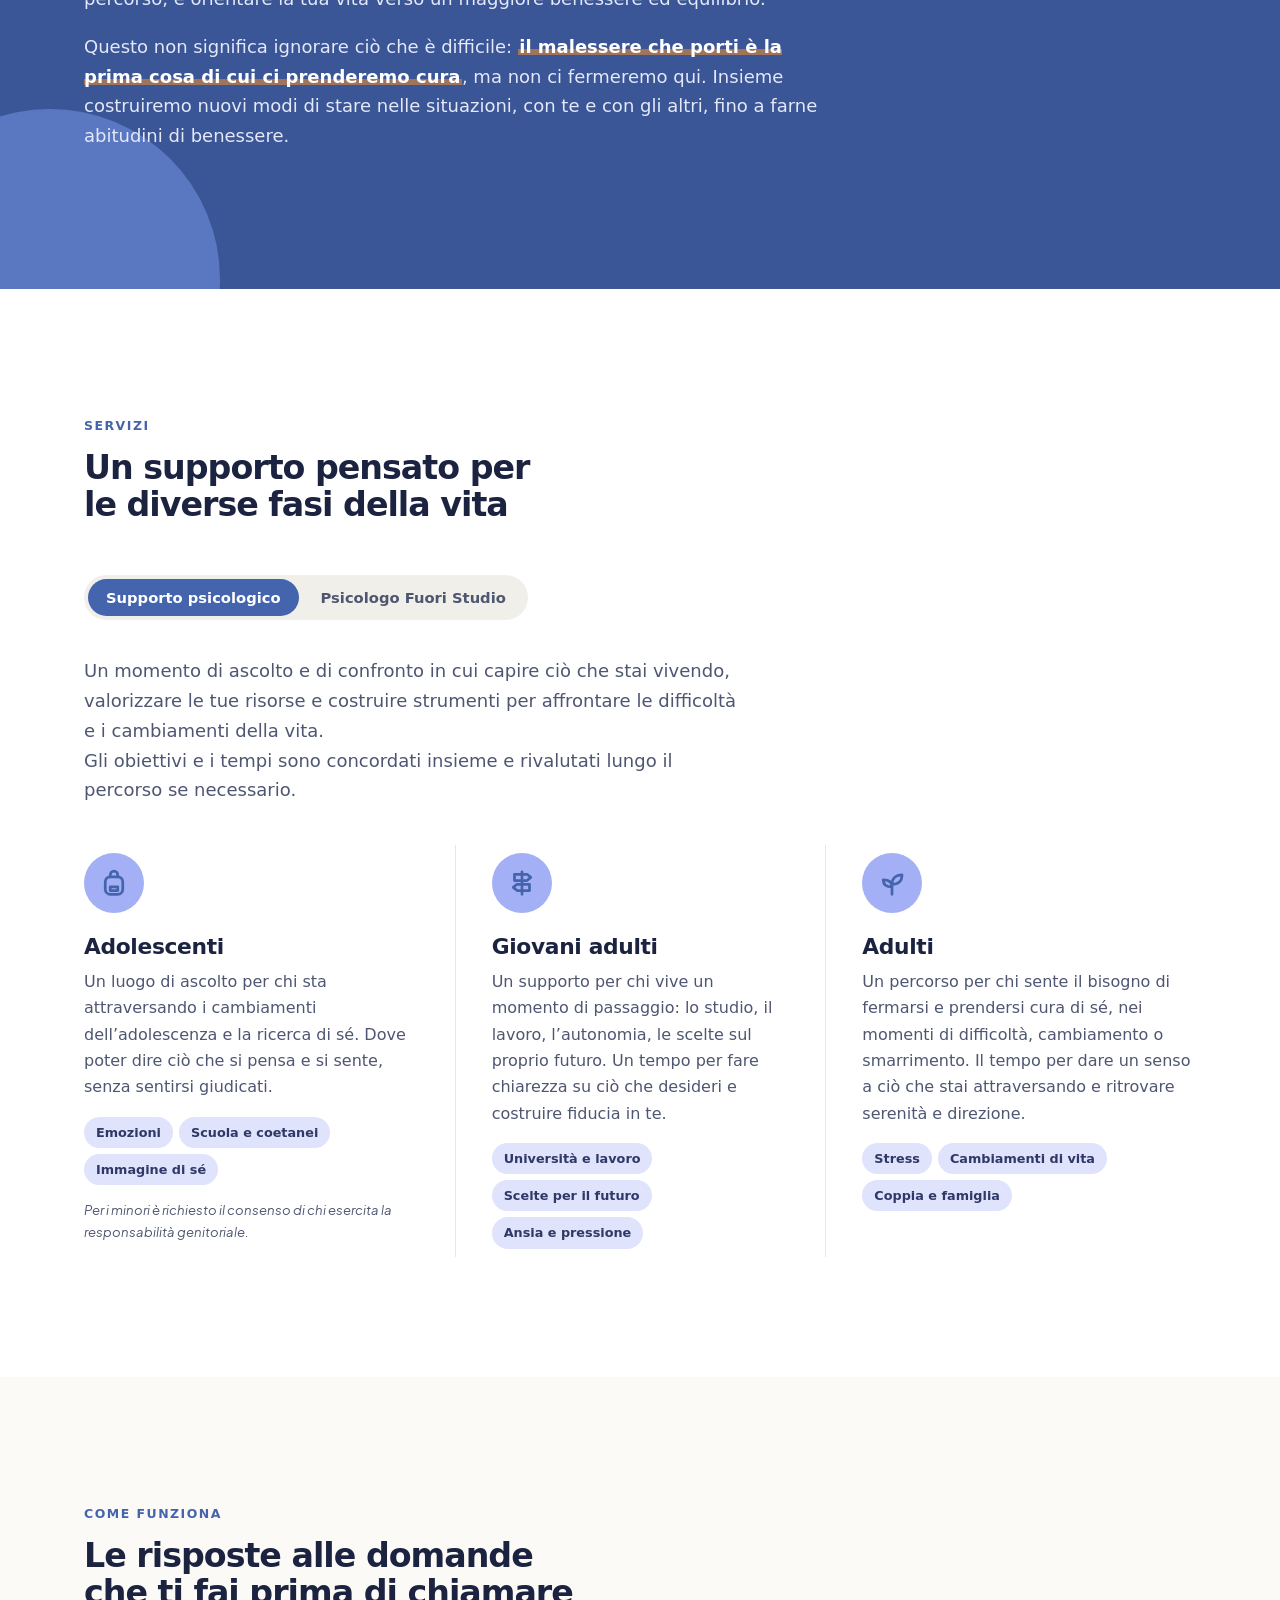
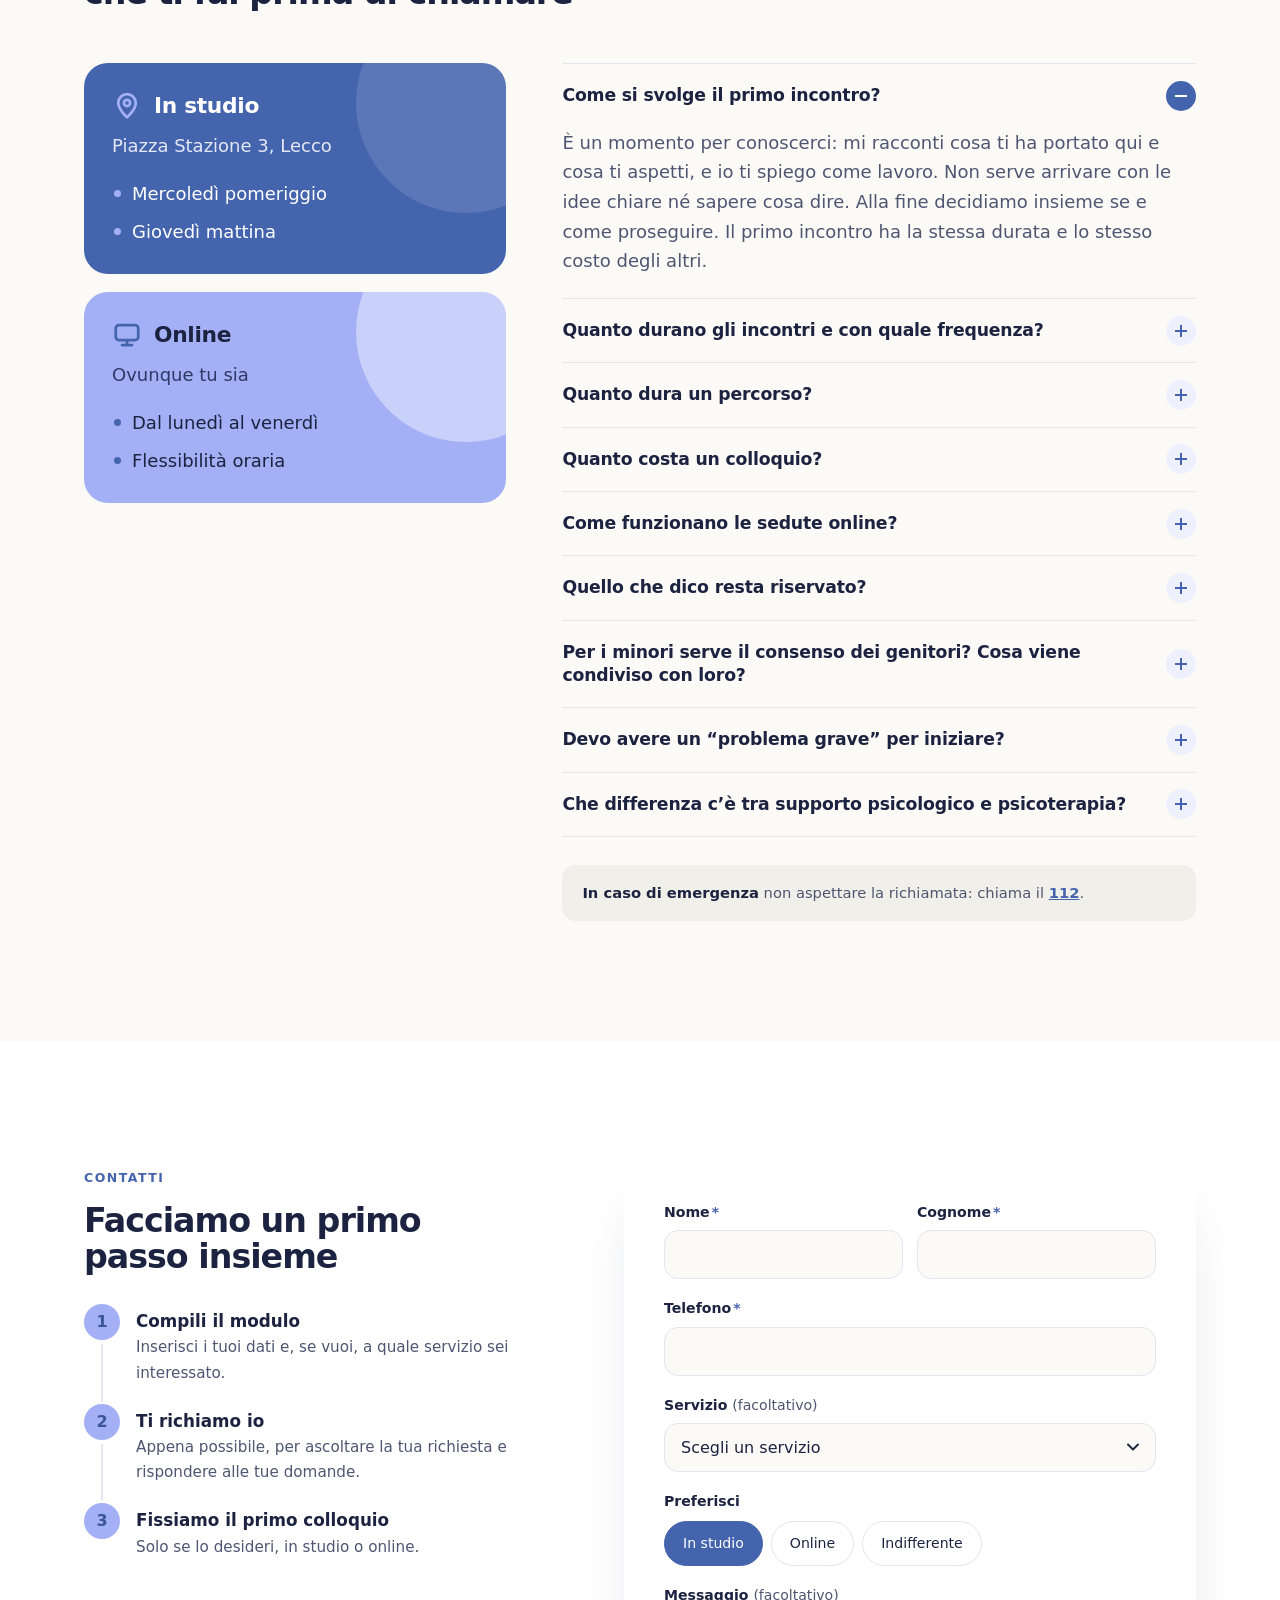
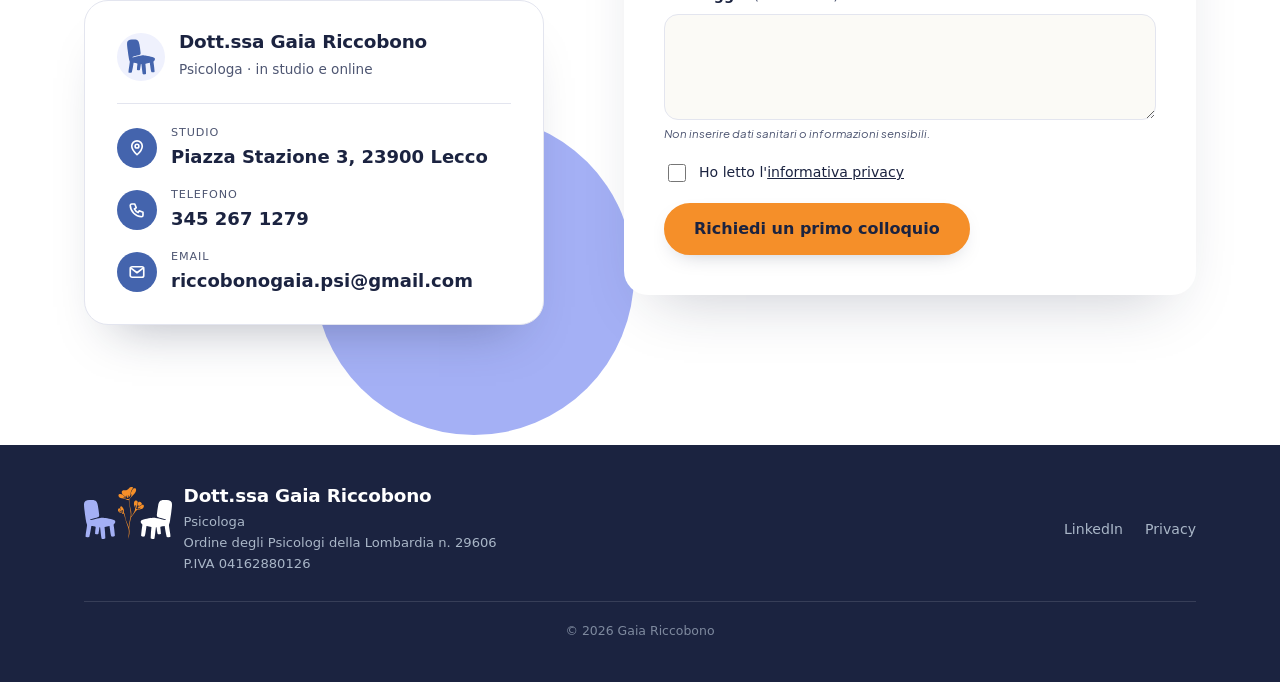
==== commit f44a1aab: "add colors and v4" ====
--- a/index.html
+++ b/index.html
@@ -98,7 +98,7 @@
       <div class="wrap hero-grid">
         <div class="hero-text">
           <h1>Uno spazio dove essere ascoltati e dove la tua storia può prendere nuove strade.</h1>
-          <p class="lead">Sono una psicologa per il benessere specializzata in psicologia positiva, offro percorsi di
+          <p class="lead">Sono psicologa per il benessere, specializzata in psicologia positiva. Offro percorsi di
             supporto psicologico in presenza e online per adolescenti, giovani adulti e adulti.</p>
           <div class="btn-row">
             <a href="#contatti" class="btn btn-primary">Richiedi un primo colloquio</a>
@@ -128,15 +128,16 @@
           <h2>Ti è mai capitato di pensare…</h2>
         </div>
         <ul class="thoughts reveal">
-          <li>«Non riesco a staccare la testa»</li>
-          <li>«Mi sento bloccato/a»</li>
           <li>«Non so che strada prendere»</li>
-          <li>«Ultimamente sono sempre in ansia»</li>
+          <li>«Ho la testa che non si ferma mai»</li>
           <li>«Con gli altri faccio fatica»</li>
-          <li>«Non mi piaccio»</li>
-          <li>«È cambiato tutto e non so come gestirlo»</li>
-          <li>«Sono stanco/a di tutto»</li>
-          <li>«Con i miei non riusciamo a parlare»</li>
+          <li>«Faccio finta che vada tutto bene»</li>
+          <li>«Devo essere sempre all’altezza»</li>
+          <li>«Mi sento giù e non so perché»</li>
+          <li>«Ho giornate in cui tutto pesa»</li>
+          <li>«Le emozioni mi travolgono»</li>
+          <li>«Sono il mio critico più severo»</li>
+          <li>«Va tutto bene, eppure manca qualcosa»</li>
           <li>«Vorrei capirmi meglio»</li>
         </ul>
         <div class="thoughts-end reveal">
@@ -200,8 +201,18 @@
           <div class="approach reveal">
             <h3>Psicologia Positiva</h3>
             <p>La psicologia positiva si occupa di ciò che permette alle persone di stare bene e di prosperare. Parte dalla convinzione che ognuno desideri una vita significativa e appagante e possa coltivare le proprie risorse per migliorare la qualità delle proprie esperienze.</p>
-            <p>Nel nostro lavoro ci concentreremo su risorse personali, emozioni positive, self-compassion, valori, senso e significato, autostima e autoefficacia, relazioni, per costruire <mark>strumenti che potrai portare con te</mark> al termine del percorso, e orientare la tua vita verso un <mark>maggiore benessere ed equilibrio</mark>.</p>
-            <p>Questo non significa ignorare ciò che è difficile: <mark>il malessere che porti è la prima cosa di cui ci prenderemo cura</mark>, ma non ci fermeremo qui. Insieme <mark>costruiremo nuovi modi di stare</mark> nelle situazioni, nel rapporto con te e con gli altri, e li metteremo in pratica nella quotidianità, fino a farne abitudini di benessere.</p>
+            <p>Nel nostro lavoro ci concentreremo su:</p>
+            <ul class="approach-topics">
+              <li>Risorse personali</li>
+              <li>Emozioni positive</li>
+              <li>Self-compassion</li>
+              <li>Valori</li>
+              <li>Senso e significato</li>
+              <li>Autostima e autoefficacia</li>
+              <li>Relazioni</li>
+            </ul>
+            <p>L’obiettivo è costruire <mark>strumenti che potrai portare con te</mark> al termine del percorso, e orientare la tua vita verso un maggiore benessere ed equilibrio.</p>
+            <p>Questo non significa ignorare ciò che è difficile: <mark>il malessere che porti è la prima cosa di cui ci prenderemo cura</mark>, ma non ci fermeremo qui. Insieme costruiremo nuovi modi di stare nelle situazioni, con te e con gli altri, fino a farne abitudini di benessere.</p>
           </div>
           <!-- DA GENNAIO: secondo approccio (cognitivo costruttivista).
                Per attivarlo: togliere "approaches-single" qui sopra e scommentare questo blocco.
@@ -236,7 +247,7 @@
             <span class="service-ico"><i class="ico-lg ico-backpack" aria-hidden="true"></i></span>
             <h3>Adolescenti</h3>
             <div class="service-body">
-              <p>Un luogo di ascolto per chi sta attraversando i cambiamenti dell’adolescenza: le prime scelte, il rapporto con il corpo, con i coetanei e con la famiglia, la ricerca di sé. Dove poter dire ciò che si pensa e si sente, senza sentirsi giudicati.</p>
+              <p>Un luogo di ascolto per chi sta attraversando i cambiamenti dell’adolescenza e la ricerca di sé. Dove poter dire ciò che si pensa e si sente, senza sentirsi giudicati.</p>
               <ul class="topics">
                 <li>Emozioni</li>
                 <li>Scuola e coetanei</li>
@@ -249,7 +260,7 @@
             <span class="service-ico"><i class="ico-lg ico-signpost" aria-hidden="true"></i></span>
             <h3>Giovani adulti</h3>
             <div class="service-body">
-              <p>Un supporto per chi si trova in un momento di passaggio: il percorso di studi o l’ingresso nel mondo del lavoro, l’autonomia, le relazioni, le scelte su di sé e sul proprio futuro. Un tempo per fare chiarezza su ciò che desideri e per costruire fiducia in te.</p>
+              <p>Un supporto per chi vive un momento di passaggio: lo studio, il lavoro, l’autonomia, le scelte sul proprio futuro. Un tempo per fare chiarezza su ciò che desideri e costruire fiducia in te.</p>
               <ul class="topics">
                 <li>Università e lavoro</li>
                 <li>Scelte per il futuro</li>
@@ -261,7 +272,7 @@
             <span class="service-ico"><i class="ico-lg ico-sprout" aria-hidden="true"></i></span>
             <h3>Adulti</h3>
             <div class="service-body">
-              <p>Un percorso per chi sente il bisogno di fermarsi e di prendersi cura di sé: momenti di difficoltà, cambiamenti, relazioni, stress, senso di insoddisfazione o di smarrimento. Il tempo per dare un senso a ciò che stai attraversando e ritrovare serenità e direzione.</p>
+              <p>Un percorso per chi sente il bisogno di fermarsi e prendersi cura di sé, nei momenti di difficoltà, cambiamento o smarrimento. Il tempo per dare un senso a ciò che stai attraversando e ritrovare serenità e direzione.</p>
               <ul class="topics">
                 <li>Stress</li>
                 <li>Cambiamenti di vita</li>
@@ -273,11 +284,20 @@
           </div>
           <div class="tabpanel" role="tabpanel" id="panel-fuori" aria-labelledby="tab-fuori" hidden>
             <div class="fuori-text">
-              <p>Un intervento psicologico <strong>a domicilio ad alta intensità</strong>, pensato per adolescenti e giovani adulti che attraversano un momento di forte sofferenza psicologica e sono poco motivati o impossibilitati a seguire una terapia in studio o non riconoscono la loro problematica. Alcune delle situazioni con cui più spesso si lavora sono <strong>ansia e ritiro sociale, ritiro scolastico, isolamento sociale, hikikomori</strong>.</p>
-              <p>Il mio ruolo è quello di una <strong>mente compagna</strong>: stare accanto, ascoltare e pensare insieme.</p>
-              <p>L’intervento prevede un percorso rivolto ai genitori di <strong>terapia familiare in parallelo</strong>, condotto da psicoterapeuti familiari che fanno parte della rete Psicologo Fuori Studio. <em>Non sarò io a tenere questa parte.</em></p>
-              <p><strong>Ai genitori.</strong> Il primo contatto avviene con voi: insieme valutiamo la situazione e vi spiegherò la modalità di lavoro.</p>
-              <p>Per maggiori informazioni sulla metodologia puoi consultare il sito di Psicologi Fuori Studio, Associazione Culturale promotrice del metodo, di cui faccio parte: <a href="https://www.psicologofuoristudio.it/" target="_blank" rel="noopener">psicologofuoristudio.it</a>.</p>
+              <p>Un intervento psicologico <mark>a domicilio ad alta intensità</mark>, pensato per adolescenti e giovani adulti che attraversano un momento di forte sofferenza psicologica e sono poco motivati o impossibilitati a seguire una terapia in studio, o non riconoscono la loro problematica.</p>
+              <p>Le situazioni con cui si lavora più spesso:</p>
+              <ul class="topics">
+                <li>Ansia e ritiro sociale</li>
+                <li>Ritiro scolastico</li>
+                <li>Isolamento sociale</li>
+                <li>Hikikomori</li>
+              </ul>
+              <dl class="fuori-points">
+                <div><dt>Il mio ruolo</dt><dd>Essere una <mark>mente compagna</mark>: stare accanto, ascoltare e pensare insieme.</dd></div>
+                <div><dt>Per i genitori</dt><dd>In parallelo è previsto un percorso di <mark>terapia familiare</mark>, condotto da psicoterapeuti familiari della rete Psicologo Fuori Studio. <em>Non sarò io a tenere questa parte.</em></dd></div>
+                <div><dt>Il primo contatto</dt><dd>Avviene con voi genitori: insieme valutiamo la situazione e vi spiego la modalità di lavoro.</dd></div>
+              </dl>
+              <p class="fuori-link">Per maggiori informazioni sulla metodologia puoi consultare il sito di Psicologi Fuori Studio, Associazione Culturale promotrice del metodo, di cui faccio parte: <a href="https://www.psicologofuoristudio.it/" target="_blank" rel="noopener">psicologofuoristudio.it</a>.</p>
             </div>
           </div>
           </div>
@@ -338,7 +358,7 @@
             </details>
             <details>
               <summary>Come funzionano le sedute online?</summary>
-              <p>Ci vediamo in videochiamata: ti mando un link e ti colleghi da computer, tablet o telefono. Ti basta un posto tranquillo e riservato dove sentirti libera/o di parlare.</p>
+              <p>Ci vediamo in videochiamata: ti mando un link e ti colleghi da computer, tablet o telefono. Ti basta un posto tranquillo e riservato dove sentirti libero/a di parlare.</p>
             </details>
             <details>
               <summary>Quello che dico resta riservato?</summary>
@@ -384,13 +404,22 @@
             <label><span>Cognome<span class="req" aria-hidden="true">*</span></span><input type="text" name="cognome" required></label>
           </div>
           <label><span>Telefono<span class="req" aria-hidden="true">*</span></span><input type="tel" name="telefono" required></label>
+          <label><span>Servizio <span class="opt">(facoltativo)</span></span>
+            <select name="servizio">
+              <option value="">Scegli un servizio</option>
+              <option>Supporto psicologico · Adolescenti</option>
+              <option>Supporto psicologico · Giovani adulti</option>
+              <option>Supporto psicologico · Adulti</option>
+              <option>Psicologo Fuori Studio</option>
+              <option>Non so ancora</option>
+            </select></label>
           <fieldset class="seg">
             <legend>Preferisci</legend>
             <label><input type="radio" name="modalita" value="In studio" checked><span>In studio</span></label>
             <label><input type="radio" name="modalita" value="Online"><span>Online</span></label>
             <label><input type="radio" name="modalita" value="Indifferente"><span>Indifferente</span></label>
           </fieldset>
-          <label><span>Messaggio<span class="req" aria-hidden="true">*</span></span><textarea name="messaggio" rows="4" required aria-describedby="msg-hint"></textarea>
+          <label><span>Messaggio <span class="opt">(facoltativo)</span></span><textarea name="messaggio" rows="4" aria-describedby="msg-hint"></textarea>
             <span class="form-hint" id="msg-hint">Non inserire dati sanitari o informazioni sensibili.</span></label>
           <label class="check"><input type="checkbox" required> <span>Ho letto l'<a href="/privacy.html">informativa
                 privacy</a></span></label>
--- a/style.css
+++ b/style.css
@@ -17,14 +17,17 @@
   --line: #E3E5EF;
 
   --blue: #4464AD;        /* colore principale */
-  --blue-deep: #3A5697;   /* hover */
+  --blue-deep: #3A5697;   /* fascia "Il mio approccio" */
   --sky: #A4B0F5;         /* lilla-azzurro, secondario */
   --accent: #F58F29;      /* arancio: CTA, evidenziazioni, piccoli dettagli */
   --accent-hover: #E77E15;
-  --accent-soft: rgba(245,143,41,.38);
+  --accent-soft: color-mix(in srgb, var(--accent) 38%, transparent);
   --neutral: #F1EFE9;     /* grigio caldo per piccoli fondi */
   --lilac-soft: #EEF0FD;  /* fondo lilla chiarissimo (Quando iniziare) */
+  --on-primary: #FFFFFF;  /* testo sopra il colore principale */
   --on-blue: #E4E8F7;     /* testo secondario su fondi blu */
+  --on-band: #FFFFFF;     /* testo sulla fascia "Il mio approccio" */
+  --on-band-soft: #E4E8F7;
   --on-sky: #2F3866;      /* testo secondario su fondo lilla */
   --blue-soft: #5A77C2;   /* decorazioni sulla fascia blu */
   --on-ink: #A9B6C7;      /* testo secondario nel footer */
@@ -89,11 +92,11 @@
   font: 600 1rem/1 var(--sans); text-decoration: none; cursor: pointer; border: 2px solid var(--blue);
   transition: transform .2s, background .2s, color .2s;
 }
-.btn-primary { background: var(--accent); border-color: var(--accent); color: var(--ink); box-shadow: 0 8px 22px -12px rgba(27,43,64,.35); }
+.btn-primary { background: var(--accent); border-color: var(--accent); color: var(--ink); box-shadow: 0 8px 22px -12px color-mix(in srgb, var(--ink) 35%, transparent); }
 .btn-primary:hover { background: var(--accent-hover); border-color: var(--accent-hover); transform: translateY(-2px); }
 .btn-primary:disabled { opacity: .6; cursor: wait; transform: none; }
 .btn-ghost { background: transparent; color: var(--blue); border-color: var(--blue); }
-.btn-ghost:hover { background: rgba(68,100,173,.08); }
+.btn-ghost:hover { background: color-mix(in srgb, var(--blue) 8%, transparent); }
 .btn-row { display: flex; flex-wrap: wrap; gap: 12px; margin-top: 32px; }
 .link-arrow { font-weight: 600; text-decoration: none; display: inline-flex; gap: 6px; align-items: center; }
 .link-arrow::after { content: "→"; transition: transform .2s; }
@@ -102,7 +105,7 @@
 /* ===== Header ===== */
 .site-header {
   position: sticky; top: 0; z-index: 50;
-  background: rgba(251,250,246,.85); backdrop-filter: blur(12px); -webkit-backdrop-filter: blur(12px);
+  background: color-mix(in srgb, var(--bg) 85%, transparent); backdrop-filter: blur(12px); -webkit-backdrop-filter: blur(12px);
 }
 .header-inner { height: var(--header-h); display: flex; align-items: center; justify-content: space-between; gap: 24px; }
 .brand { display: flex; align-items: center; gap: 12px; text-decoration: none; }
@@ -145,7 +148,7 @@
 .pill {
   position: absolute; z-index: 2; display: inline-flex; align-items: center; gap: 8px;
   background: var(--surface); padding: 12px 18px; border-radius: 99px; font-weight: 600; font-size: .92rem;
-  box-shadow: 0 14px 30px -12px rgba(27,43,64,.3); animation: float 6s ease-in-out infinite; white-space: nowrap;
+  box-shadow: 0 14px 30px -12px color-mix(in srgb, var(--ink) 30%, transparent); animation: float 6s ease-in-out infinite; white-space: nowrap;
 }
 .pill .ico { color: var(--blue); }
 .pill-a { left: -34%; top: 16%; }          /* nello spazio a sinistra, fuori dal viso */
@@ -161,7 +164,7 @@
 .mode ul { list-style: none; padding: 0; margin: 14px 0 0; display: grid; gap: 8px; }
 .mode li { padding-left: 20px; position: relative; font-weight: 500; }
 .mode li::before { content: ""; position: absolute; left: 2px; top: .62em; width: 7px; height: 7px; border-radius: 50%; background: currentColor; }
-.mode-studio { background: var(--blue); color: #fff; }
+.mode-studio { background: var(--blue); color: var(--on-primary); }
 .mode-studio p { color: var(--on-blue); }
 .mode-studio .ico-lg, .mode-studio li::before { color: var(--sky); }
 .mode-online { background: var(--sky); }
@@ -192,7 +195,7 @@
   -webkit-tap-highlight-color: transparent; touch-action: manipulation;
 }
 .tablist [role=tab]:hover { color: var(--ink); }
-.tablist [role=tab][aria-selected=true] { background: var(--blue); color: #fff; }
+.tablist [role=tab][aria-selected=true] { background: var(--blue); color: var(--on-primary); }
 .tablist [role=tab]:focus-visible { outline: 2px solid var(--blue); outline-offset: 2px; }
 /* pannelli sovrapposti nella stessa cella: l'altezza resta quella del più alto, niente salti */
 .tabpanels { display: grid; }
@@ -211,17 +214,17 @@
 .edu small { font-size: .78rem; color: var(--ink-soft); }
 
 /* Fascia approccio */
-.band { background: var(--blue-deep); color: #fff; padding: 120px 0; position: relative; overflow: hidden; }
+.band { background: var(--blue-deep); color: var(--on-band); padding: 120px 0; position: relative; overflow: hidden; }
 .band .eyebrow { color: var(--sky); }
 .band-inner { position: relative; z-index: 1; }
 .band-head { max-width: 640px; margin-bottom: 64px; }
-#panel-visione mark { font-weight: 600; --accent-soft: rgba(245,143,41,.22); }
-.band h2 mark { background: linear-gradient(transparent 60%, rgba(245,143,41,.55) 60%, rgba(245,143,41,.55) 92%, transparent 92%); }
-.band-text { color: var(--on-blue); margin: 0; }
+#panel-visione mark { font-weight: 600; --accent-soft: color-mix(in srgb, var(--accent) 22%, transparent); }
+.band h2 mark { background: linear-gradient(transparent 60%, color-mix(in srgb, var(--accent) 55%, transparent) 60%, color-mix(in srgb, var(--accent) 55%, transparent) 92%, transparent 92%); }
+.band-text { color: var(--on-band-soft); margin: 0; }
 .approaches { display: grid; grid-template-columns: minmax(0, 1fr) auto minmax(0, 1fr); gap: 56px; align-items: stretch; }
 .approaches-single { grid-template-columns: minmax(0, 1fr); max-width: 760px; }
 .approach h3 { font-size: var(--h3-card); margin-bottom: 12px; }
-.approach p { color: var(--on-blue); }
+.approach p { color: var(--on-band-soft); }
 .keywords { list-style: none; padding: 0; margin: 20px 0 0; display: flex; flex-wrap: wrap; gap: 4px 0; font-weight: 600; font-size: .92rem; color: var(--sky); }
 .keywords li + li::before { content: "·"; margin: 0 10px; color: var(--accent); font-weight: 800; }
 .approach-divider { position: relative; width: 1px; background: rgba(255,255,255,.25); }
@@ -243,12 +246,12 @@
   width: 60px; height: 60px; border-radius: 50%; background: var(--sky); color: var(--blue);
   display: grid; place-items: center; margin-bottom: 22px; transition: background .3s, color .3s;
 }
-.service:hover .service-ico { background: var(--blue); color: #fff; }
+.service:hover .service-ico { background: var(--blue); color: var(--on-primary); }
 .service h3 { font-size: var(--h3-card); margin: 0 0 10px; }
 .service p { color: var(--ink-soft); font-size: 1rem; margin: 0; }
 .service p.service-note { font-size: .82rem; font-style: italic; margin-top: 14px; }
 .topics { list-style: none; padding: 0; margin: 16px 0 0; display: flex; flex-wrap: wrap; gap: 6px; }
-.topics li { font-size: .8rem; font-weight: 600; padding: 5px 12px; border-radius: 99px; background: rgba(164,176,245,.35); color: var(--on-sky); }
+.topics li { font-size: .8rem; font-weight: 600; padding: 5px 12px; border-radius: 99px; background: color-mix(in srgb, var(--sky) 35%, transparent); color: var(--on-sky); }
 
 /* Quando iniziare: pensieri */
 .section-head-center { text-align: center; margin-left: auto; margin-right: auto; }
@@ -273,8 +276,8 @@
 .thoughts li:nth-child(3n)   { --rot: 2.5deg; }
 .thoughts li:nth-child(4n)   { --rot: -1deg; margin-top: 14px; }
 .thoughts li:nth-child(5n+2) { background: var(--sky); border-color: var(--sky); }
-.thoughts li:nth-child(5n+4) { background: var(--blue); border-color: var(--blue); color: #fff; }
-.thoughts li:hover { transform: rotate(0deg) translateY(-6px) scale(1.04); box-shadow: 0 18px 30px -18px rgba(27,43,64,.4); z-index: 1; }
+.thoughts li:nth-child(5n+4) { background: var(--blue); border-color: var(--blue); color: var(--on-primary); }
+.thoughts li:hover { transform: rotate(0deg) translateY(-6px) scale(1.04); box-shadow: 0 18px 30px -18px color-mix(in srgb, var(--ink) 40%, transparent); z-index: 1; }
 .thoughts-end { text-align: center; margin-top: 64px; }
 .thoughts-end p { font-size: 1.15rem; color: var(--ink-soft); margin-bottom: 24px; }
 .thoughts-end strong { color: var(--ink); }
@@ -294,7 +297,7 @@
   position: relative; z-index: 1;
   background: var(--surface); color: var(--ink); border: 1px solid var(--line); border-radius: var(--r); padding: 30px 32px 28px;
   transition: transform .4s cubic-bezier(.2,.8,.2,1);
-  box-shadow: 0 30px 50px -30px rgba(27,35,64,.35);
+  box-shadow: 0 30px 50px -30px color-mix(in srgb, var(--ink) 35%, transparent);
 }
 .vcard:hover { transform: translateY(-4px); }
 .vcard-head { display: flex; align-items: center; gap: 14px; padding-bottom: 20px; border-bottom: 1px solid var(--line); }
@@ -305,7 +308,7 @@
 .contact-list li { display: flex; gap: 14px; align-items: center; }
 .ci {
   width: 40px; height: 40px; border-radius: 50%; background: var(--blue);
-  display: grid; place-items: center; color: #fff; flex: none;
+  display: grid; place-items: center; color: var(--on-primary); flex: none;
 }
 .contact-list small { display: block; font-size: .7rem; text-transform: uppercase; letter-spacing: .08em; color: var(--ink-soft); }
 .contact-list a { text-decoration: none; font-weight: 600; overflow-wrap: anywhere; color: var(--ink); }
@@ -314,14 +317,14 @@
 .form {
   position: relative; z-index: 1;
   background: var(--surface); color: var(--ink); border-radius: var(--r); padding: 40px; display: grid; gap: 18px;
-  box-shadow: 0 30px 60px -30px rgba(27,43,64,.25);
+  box-shadow: 0 30px 60px -30px color-mix(in srgb, var(--ink) 25%, transparent);
 }
 .form label { display: grid; gap: 6px; font-size: .88rem; font-weight: 600; }
 .form input[type=text], .form input[type=email], .form input[type=tel], .form textarea {
   font: 400 1rem var(--sans); padding: 14px 16px; border: 1.5px solid var(--line); border-radius: var(--r-sm);
   background: var(--bg); color: var(--ink); width: 100%; transition: border-color .2s, background .2s;
 }
-.form input:focus, .form textarea:focus { outline: none; border-color: var(--blue); background: #fff; }
+.form input:focus, .form textarea:focus { outline: none; border-color: var(--blue); background: var(--surface); }
 .field-row { display: grid; grid-template-columns: 1fr 1fr; gap: 14px; }
 .seg { border: 0; padding: 0; margin: 0; display: flex; flex-wrap: wrap; gap: 8px; }
 .seg legend { font-size: .88rem; font-weight: 600; margin-bottom: 8px; padding: 0; }
@@ -331,7 +334,7 @@
   display: block; padding: 10px 18px; border-radius: 99px; border: 1.5px solid var(--line);
   font-weight: 500; cursor: pointer; transition: background .2s, color .2s, border-color .2s;
 }
-.seg input:checked + span { background: var(--blue); border-color: var(--blue); color: #fff; }
+.seg input:checked + span { background: var(--blue); border-color: var(--blue); color: var(--on-primary); }
 .seg input:focus-visible + span { outline: 2px solid var(--blue); outline-offset: 2px; }
 .form-hint { font-size: .72rem; font-weight: 400; font-style: italic; color: var(--ink-soft); margin-top: -2px; }
 .form .req { color: var(--blue); margin-left: 2px; }
@@ -390,7 +393,7 @@
     position: absolute; top: var(--header-h); left: 0; right: 0;
     flex-direction: column; align-items: stretch; gap: 0;
     background: var(--bg); padding: 8px 24px 24px; display: none;
-    box-shadow: 0 20px 30px -20px rgba(27,43,64,.25);
+    box-shadow: 0 20px 30px -20px color-mix(in srgb, var(--ink) 25%, transparent);
   }
   .nav.open { display: flex; }
   .nav a { padding: 14px 0; border-bottom: 1px solid var(--line); font-size: 1.05rem; }
@@ -423,7 +426,7 @@
   .mobile-cta {
     display: block; position: fixed; left: 16px; right: 16px; bottom: 16px; z-index: 60;
     background: var(--accent); color: var(--ink); text-align: center; padding: 16px; border-radius: 99px;
-    font-weight: 600; text-decoration: none; box-shadow: 0 12px 30px -10px rgba(27,43,64,.4);
+    font-weight: 600; text-decoration: none; box-shadow: 0 12px 30px -10px color-mix(in srgb, var(--ink) 40%, transparent);
     transition: transform .3s, opacity .3s;
   }
   .mobile-cta.hide { transform: translateY(140%); opacity: 0; }
--- a/home.css
+++ b/home.css
@@ -23,7 +23,7 @@
   transition: background-color .2s;
 }
 .faq details[open] summary::after {
-  --c: #fff;
+  --c: var(--on-primary);
   background:
     linear-gradient(var(--c), var(--c)) center / 12px 2px no-repeat,
     var(--blue);
@@ -84,7 +84,7 @@
   .header-phone {
     display: inline-flex; align-items: center; gap: 8px; flex: none;
     padding: 10px 16px; border-radius: 99px; background: var(--blue);
-    color: #fff; font: 600 .92rem/1 var(--sans); text-decoration: none;
+    color: var(--on-primary); font: 600 .92rem/1 var(--sans); text-decoration: none;
   }
 }
 @media (max-width: 420px) {
@@ -101,7 +101,35 @@
 .fuori-text a { color: var(--blue); font-weight: 600; }
 
 /* Evidenziati nel testo dell'approccio (fascia blu): come nella mia visione, ma sul fondo scuro */
-.approach mark { font-weight: 600; color: #fff; background: linear-gradient(transparent 60%, rgba(245,143,41,.55) 60%, rgba(245,143,41,.55) 92%, transparent 92%); }
+.approach mark { font-weight: 600; color: var(--on-band); background: linear-gradient(transparent 60%, color-mix(in srgb, var(--accent) 55%, transparent) 60%, color-mix(in srgb, var(--accent) 55%, transparent) 92%, transparent 92%); }
 
 /* Risposte FAQ su più paragrafi: spazio ridotto tra un paragrafo e l'altro */
 .faq details p:not(:last-child) { margin-bottom: 10px; }
+
+/* ===== Evidenziati, etichette approccio, Fuori Studio, modulo ===== */
+
+/* Un solo stile di evidenziato: il <mark> arancione, uguale ovunque */
+.fuori-text mark { font-weight: 600; color: var(--ink); --accent-soft: color-mix(in srgb, var(--accent) 22%, transparent); }
+
+/* Approccio: le aree di lavoro come etichette sul fondo blu */
+.approach-topics { list-style: none; padding: 0; margin: -4px 0 20px; display: flex; flex-wrap: wrap; gap: 8px; }
+.approach-topics li {
+  font-size: .85rem; font-weight: 600; padding: 6px 14px; border-radius: 99px;
+  background: rgba(255,255,255,.1); border: 1px solid rgba(255,255,255,.22); color: var(--on-band);
+}
+
+/* Fuori Studio: tre punti brevi al posto dei paragrafi */
+.fuori-text .topics { margin: -4px 0 28px; }
+.fuori-points { margin: 0 0 24px; display: grid; gap: 18px; }
+.fuori-points dt { font: 700 1rem/1.3 var(--display); color: var(--ink); margin-bottom: 4px; }
+.fuori-points dd { margin: 0; }
+.fuori-link { font-size: .92rem; }
+
+/* Modulo: menu servizio e campi facoltativi */
+.form select {
+  font: 400 1rem var(--sans); padding: 14px 44px 14px 16px; border: 1.5px solid var(--line); border-radius: var(--r-sm);
+  color: var(--ink); width: 100%; appearance: none; -webkit-appearance: none; cursor: pointer; transition: border-color .2s, background-color .2s;
+  background: var(--bg) url("data:image/svg+xml,%3Csvg xmlns='http://www.w3.org/2000/svg' width='12' height='8' fill='none' stroke='%231B2B40' stroke-width='2' stroke-linecap='round' stroke-linejoin='round'%3E%3Cpath d='M1 1.5l5 5 5-5'/%3E%3C/svg%3E") no-repeat right 16px center;
+}
+.form select:focus { outline: none; border-color: var(--blue); background-color: var(--surface); }
+.form .opt { font-weight: 400; color: var(--ink-soft); }
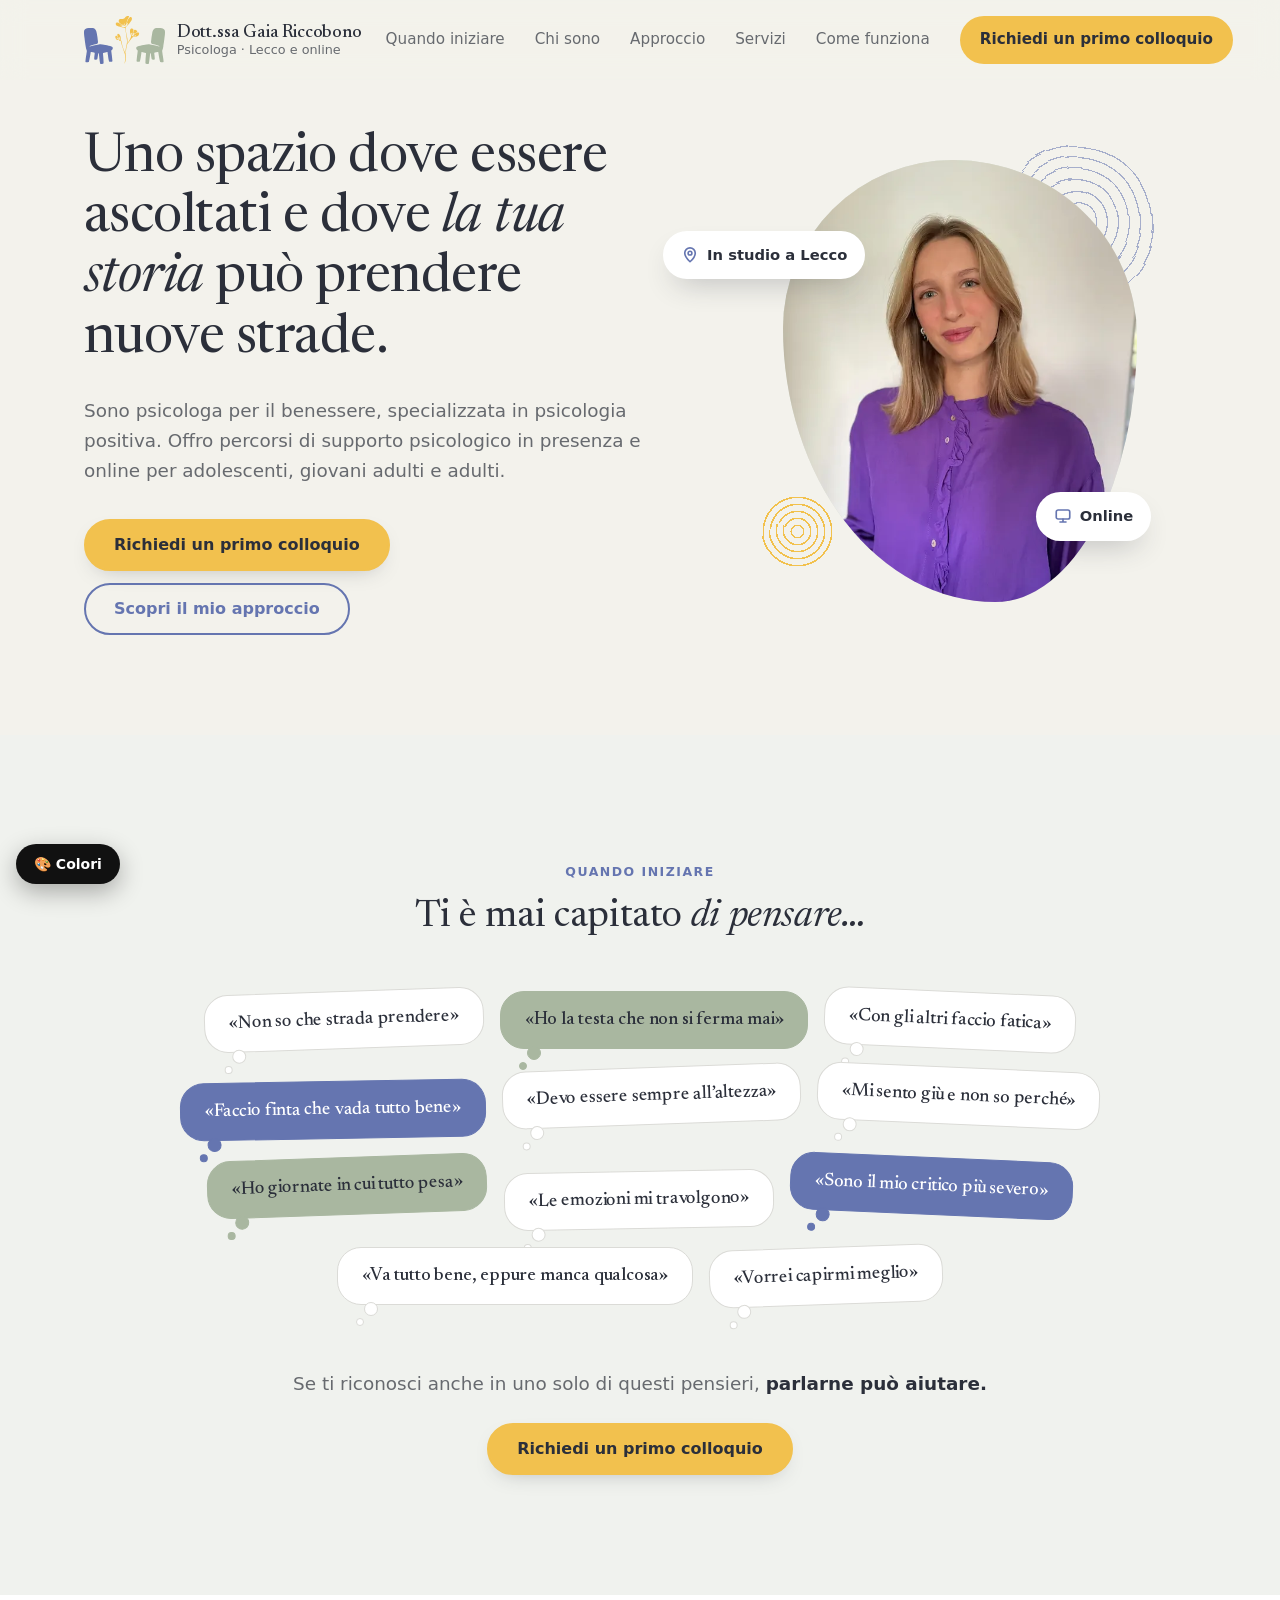
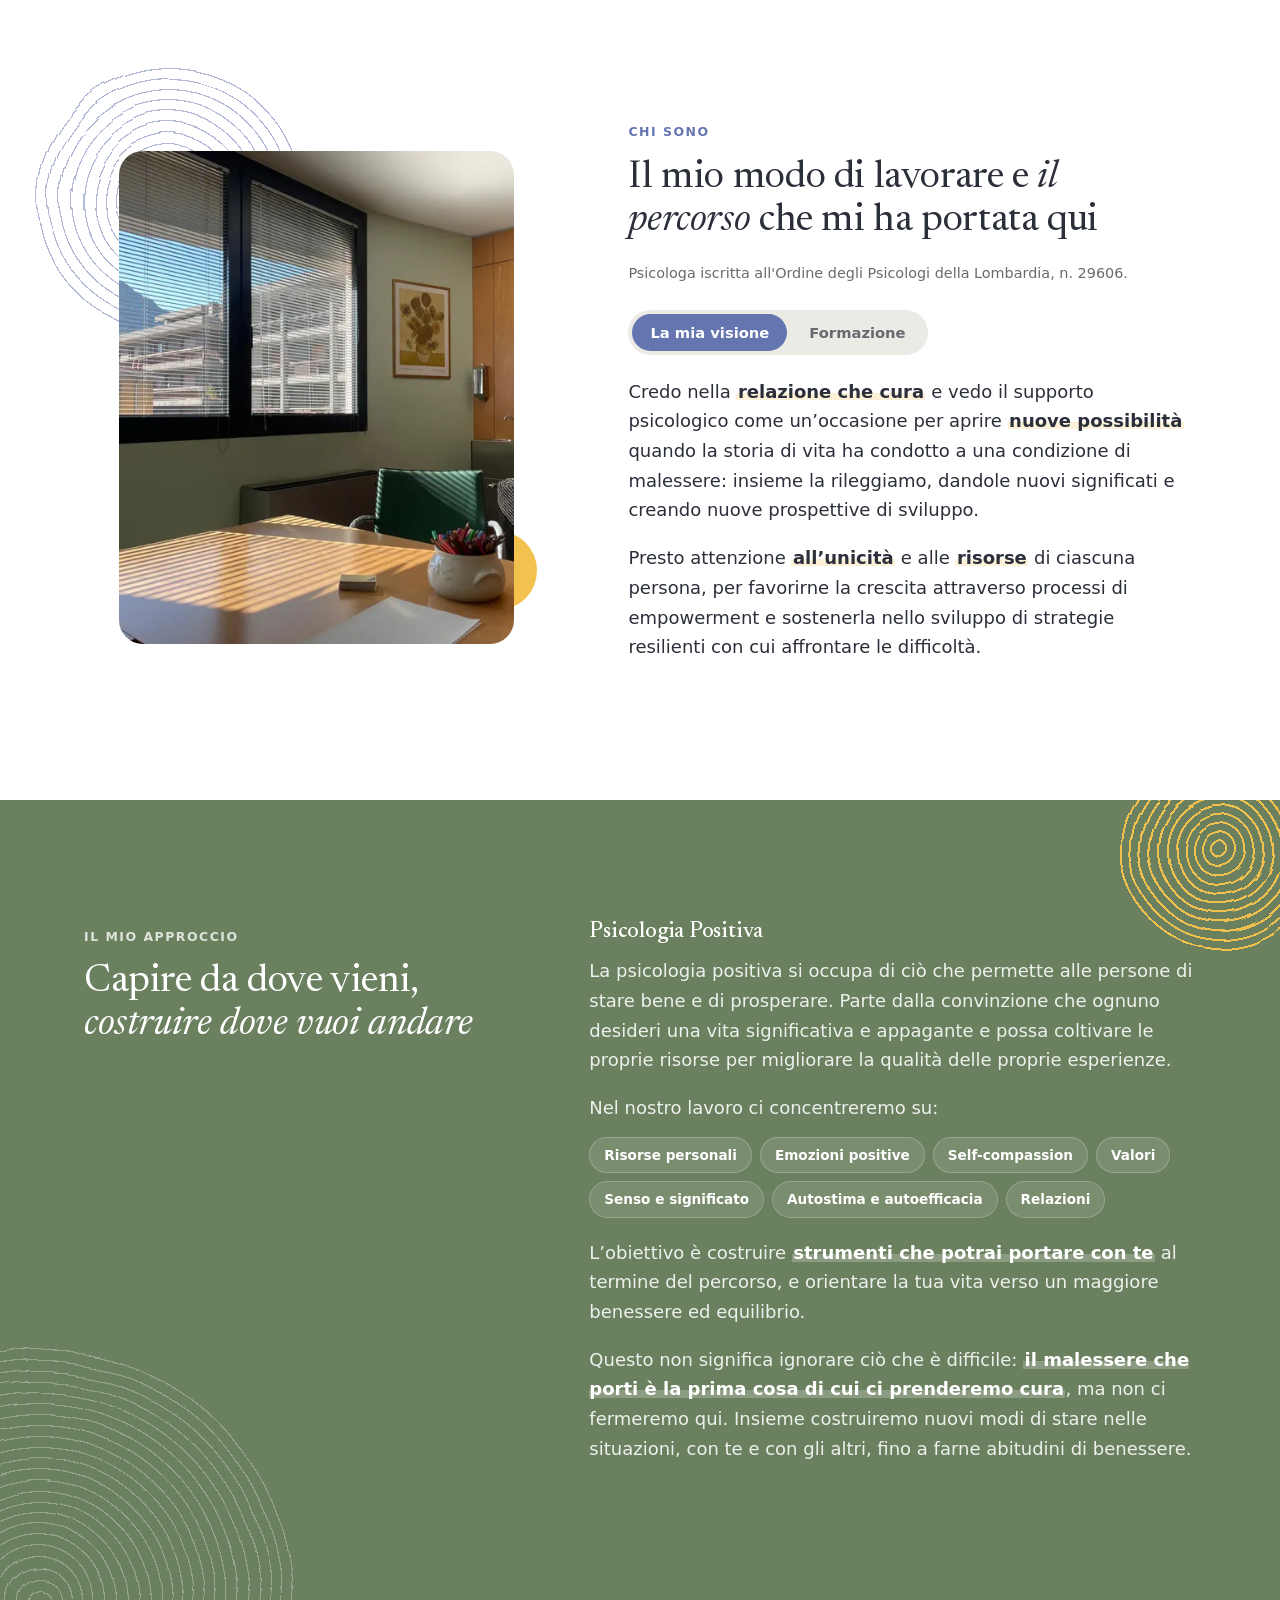
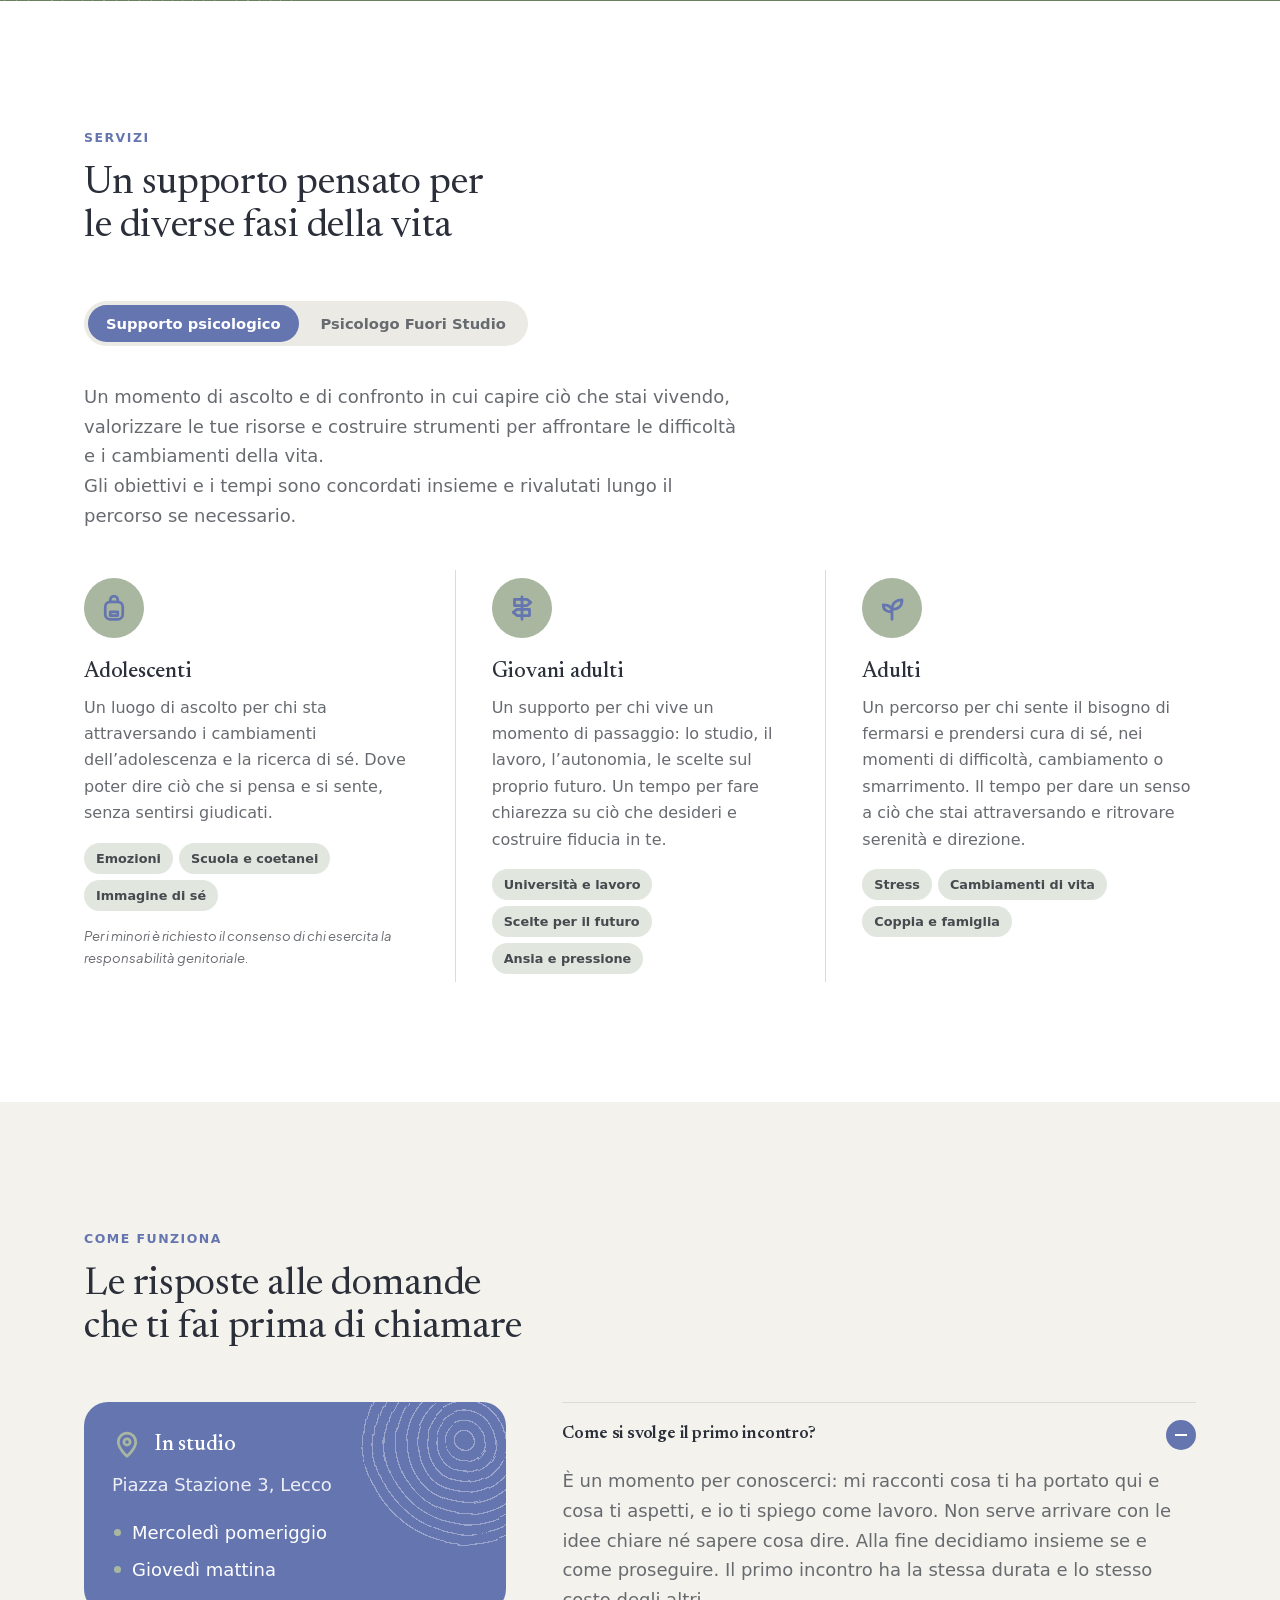
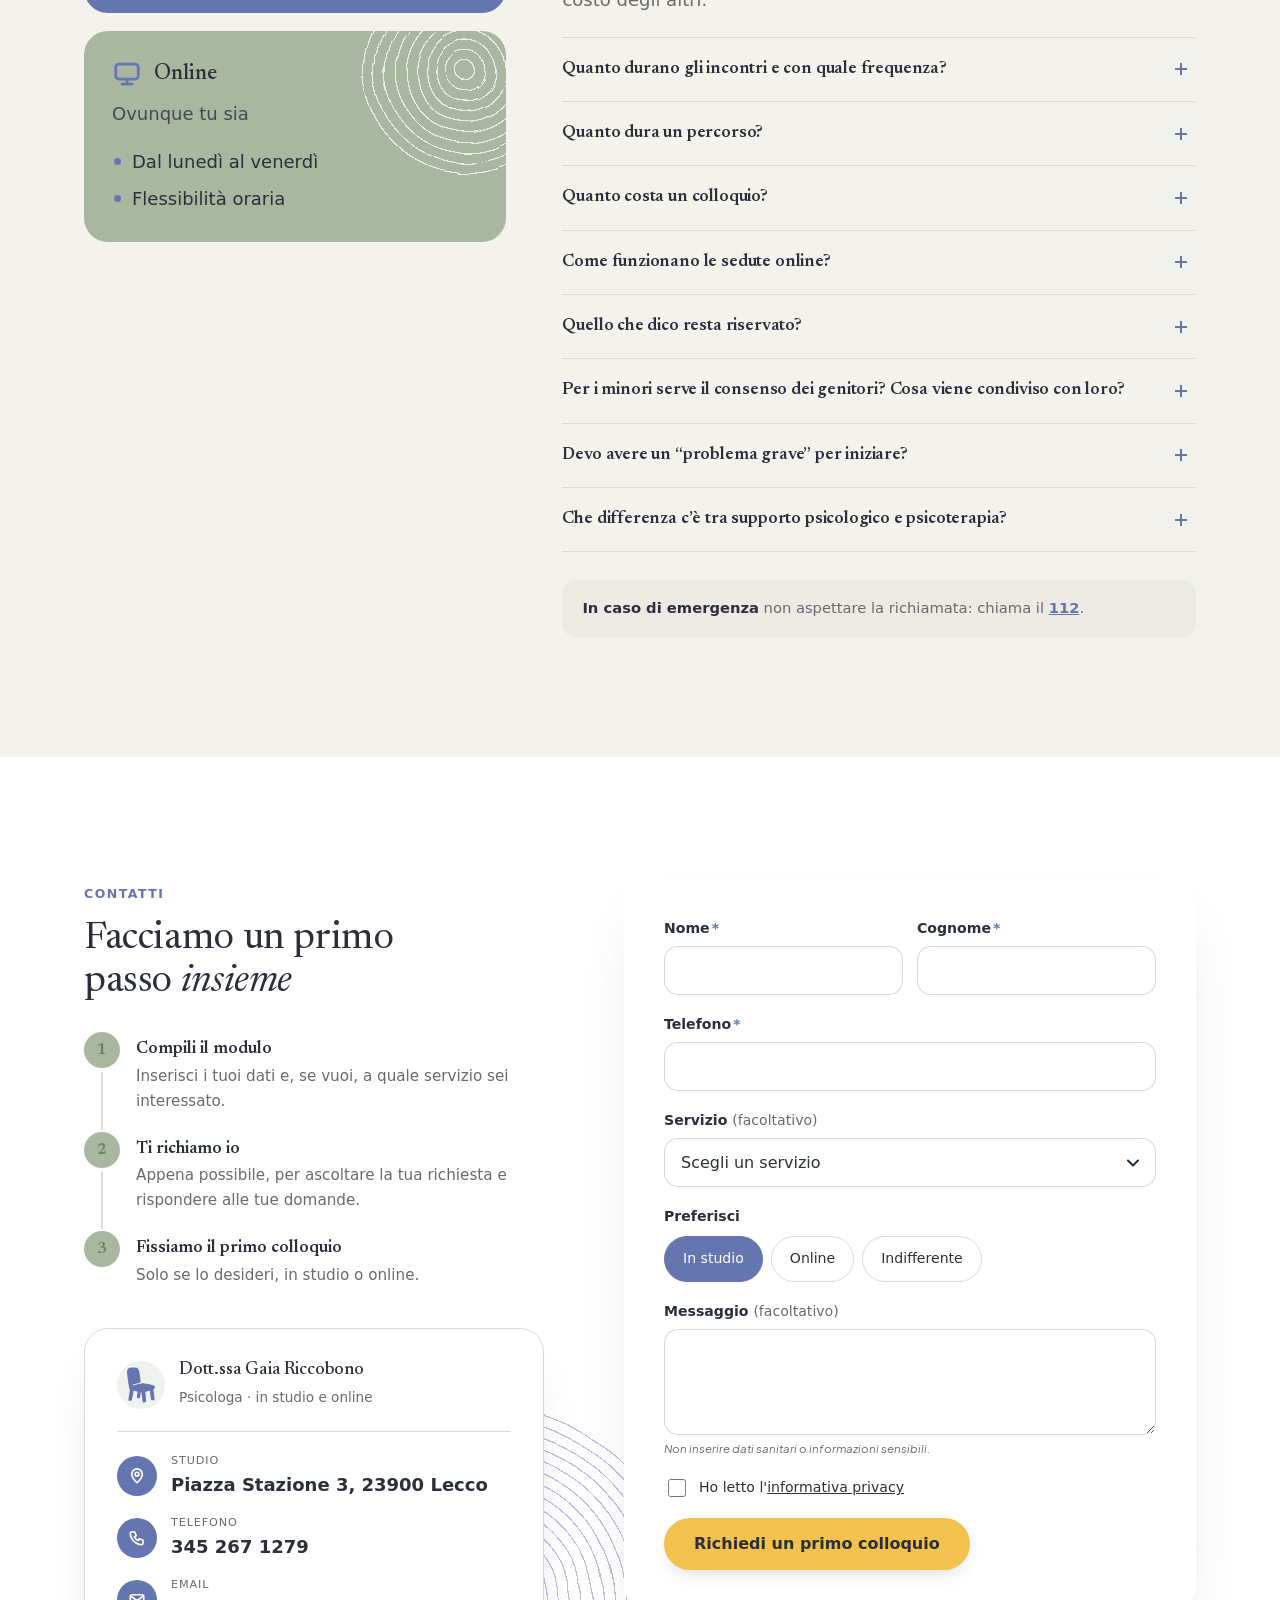
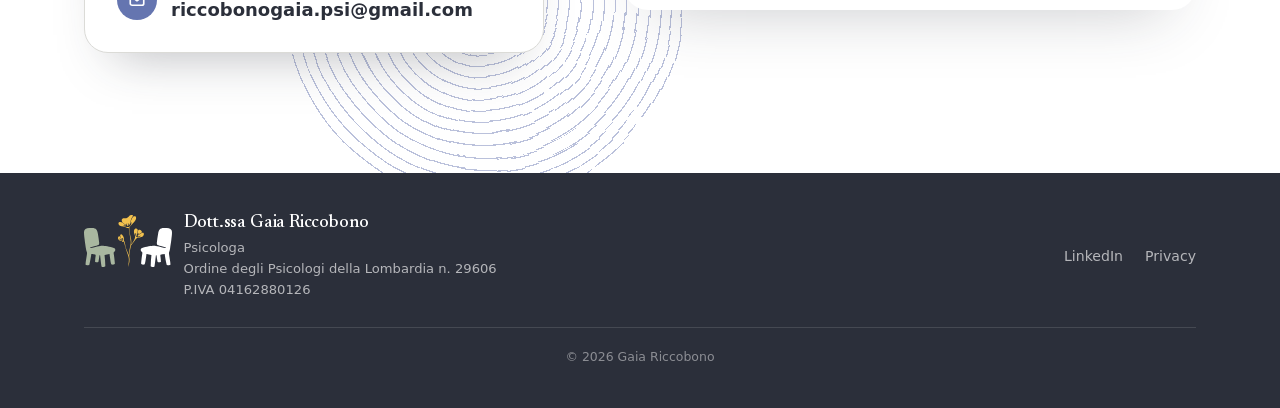
==== commit efacec46: "v2" ====
--- a/index.html
+++ b/index.html
@@ -58,6 +58,7 @@
   }
   </script>
   <link rel="preload" href="fonts/plus-jakarta-sans-latin.woff2" as="font" type="font/woff2" crossorigin>
+  <link rel="preload" href="fonts/newsreader-latin.woff2" as="font" type="font/woff2" crossorigin>
   <link rel="icon" href="favicon.svg" type="image/svg+xml">
   <link rel="icon" href="favicon-32.png" sizes="32x32" type="image/png">
   <link rel="apple-touch-icon" href="apple-touch-icon.png">
@@ -66,6 +67,13 @@
 </head>
 
 <body>
+  <!-- Filtro che rende "a mano" le linee dei cerchi concentrici -->
+  <svg width="0" height="0" style="position:absolute" aria-hidden="true">
+    <filter id="mano"><feTurbulence type="fractalNoise" baseFrequency="0.012" numOctaves="2" seed="7"/>
+      <feDisplacementMap in="SourceGraphic" scale="14"/></filter>
+    <filter id="mano-lieve"><feTurbulence type="fractalNoise" baseFrequency="0.03" numOctaves="1" seed="3"/>
+      <feDisplacementMap in="SourceGraphic" scale="4"/></filter>
+  </svg>
 
   <!-- HEADER -->
   <header class="site-header">
@@ -97,7 +105,7 @@
     <section class="hero">
       <div class="wrap hero-grid">
         <div class="hero-text">
-          <h1>Uno spazio dove essere ascoltati e dove la tua storia può prendere nuove strade.</h1>
+          <h1>Uno spazio dove essere ascoltati e dove <em>la tua storia</em> può prendere nuove strade.</h1>
           <p class="lead">Sono psicologa per il benessere, specializzata in psicologia positiva. Offro percorsi di
             supporto psicologico in presenza e online per adolescenti, giovani adulti e adulti.</p>
           <div class="btn-row">
@@ -125,7 +133,7 @@
       <div class="wrap">
         <div class="section-head section-head-center reveal">
           <p class="eyebrow">Quando iniziare</p>
-          <h2>Ti è mai capitato di pensare…</h2>
+          <h2>Ti è mai capitato <em>di pensare…</em></h2>
         </div>
         <ul class="thoughts reveal">
           <li>«Non so che strada prendere»</li>
@@ -162,7 +170,7 @@
         </div>
         <div class="about-text reveal">
           <p class="eyebrow">Chi sono</p>
-          <h2>Il mio modo di lavorare e il percorso che mi ha portata qui</h2>
+          <h2>Il mio modo di lavorare e <em>il percorso</em> che mi ha portata qui</h2>
           <p class="albo">Psicologa iscritta all'Ordine degli Psicologi della Lombardia, n. 29606.</p>
           <div class="tabs">
             <div class="tablist" role="tablist" aria-label="Chi sono">
@@ -195,7 +203,7 @@
       <div class="wrap band-inner">
         <div class="band-head reveal">
           <p class="eyebrow">Il mio approccio</p>
-          <h2>Capire da dove vieni, costruire dove vuoi andare</h2>
+          <h2>Capire da dove vieni, <em>costruire dove vuoi andare</em></h2>
         </div>
         <div class="approaches approaches-single">
           <div class="approach reveal">
@@ -387,7 +395,7 @@
       <div class="wrap contact-grid">
         <div class="contact-intro reveal">
           <p class="eyebrow">Contatti</p>
-          <h2>Facciamo un primo passo insieme</h2>
+          <h2>Facciamo un primo passo <em>insieme</em></h2>
           <ol class="steps">
             <li><strong>Compili il modulo</strong><span>Inserisci i tuoi dati e, se vuoi, a quale servizio sei interessato.</span></li>
             <li><strong>Ti richiamo io</strong><span>Appena possibile, per ascoltare la tua richiesta e rispondere alle tue domande.</span></li>
--- a/style.css
+++ b/style.css
@@ -8,31 +8,36 @@
 @font-face { font-family: 'Plus Jakarta Sans'; font-style: italic; font-weight: 400; font-display: swap;
   src: url(fonts/plus-jakarta-sans-italic-latin.woff2) format('woff2'); }
 
-/* ===== Palette: blu #4464AD, lilla-azzurro #A4B0F5, accento arancio #F58F29 ===== */
+@font-face { font-family: 'Newsreader'; font-style: normal; font-weight: 300 600; font-display: swap;
+  src: url(fonts/newsreader-latin.woff2) format('woff2'); }
+@font-face { font-family: 'Newsreader'; font-style: italic; font-weight: 300 600; font-display: swap;
+  src: url(fonts/newsreader-italic-latin.woff2) format('woff2'); }
+
+/* ===== Palette 3b: pervinca #6575B0, salvia #A9B7A0, giallo #F2C14E, fascia verde #6B805F ===== */
 :root {
-  --bg: #FBFAF6;
+  --bg: #F3F2EC;
   --surface: #FFFFFF;
-  --ink: #1B2340;
-  --ink-soft: #4E5672;
-  --line: #E3E5EF;
-
-  --blue: #4464AD;        /* colore principale */
-  --blue-deep: #3A5697;   /* fascia "Il mio approccio" */
-  --sky: #A4B0F5;         /* lilla-azzurro, secondario */
-  --accent: #F58F29;      /* arancio: CTA, evidenziazioni, piccoli dettagli */
-  --accent-hover: #E77E15;
+  --ink: #2B2F3A;
+  --ink-soft: #676A6F;
+  --line: #DBDBD7;
+
+  --blue: #6575B0;        /* principale: pervinca */
+  --blue-deep: #6B805F;   /* fascia "Il mio approccio": verde salvia scuro */
+  --sky: #A9B7A0;         /* secondario: salvia */
+  --accent: #F2C14E;      /* accento giallo: CTA, evidenziazioni */
+  --accent-hover: #E1B349;
   --accent-soft: color-mix(in srgb, var(--accent) 38%, transparent);
-  --neutral: #F1EFE9;     /* grigio caldo per piccoli fondi */
-  --lilac-soft: #EEF0FD;  /* fondo lilla chiarissimo (Quando iniziare) */
+  --neutral: #EBEAE5;     /* grigio caldo per piccoli fondi */
+  --lilac-soft: #F0F2EE;  /* fondo chiarissimo (Quando iniziare) */
   --on-primary: #FFFFFF;  /* testo sopra il colore principale */
-  --on-blue: #E4E8F7;     /* testo secondario su fondi blu */
+  --on-blue: #EDEEF6;     /* testo secondario su fondi blu */
   --on-band: #FFFFFF;     /* testo sulla fascia "Il mio approccio" */
-  --on-band-soft: #E4E8F7;
-  --on-sky: #2F3866;      /* testo secondario su fondo lilla */
-  --blue-soft: #5A77C2;   /* decorazioni sulla fascia blu */
-  --on-ink: #A9B6C7;      /* testo secondario nel footer */
-
-  --ph: #D6DBF2;          /* segnaposto foto */
+  --on-band-soft: #EDF0EC;
+  --on-sky: #444A4E;      /* testo secondario su fondo salvia */
+  --blue-soft: #7D8F72;   /* decorazioni sulla fascia */
+  --on-ink: #B5B6BA;      /* testo secondario nel footer */
+
+  --ph: #D8DFD4;          /* segnaposto foto */
 
   --display: 'Plus Jakarta Sans', system-ui, sans-serif;
   --sans: 'Plus Jakarta Sans', system-ui, -apple-system, 'Segoe UI', sans-serif;
@@ -215,11 +220,11 @@
 
 /* Fascia approccio */
 .band { background: var(--blue-deep); color: var(--on-band); padding: 120px 0; position: relative; overflow: hidden; }
-.band .eyebrow { color: var(--sky); }
+.band .eyebrow { color: color-mix(in srgb, var(--on-band) 78%, transparent); }
 .band-inner { position: relative; z-index: 1; }
 .band-head { max-width: 640px; margin-bottom: 64px; }
 #panel-visione mark { font-weight: 600; --accent-soft: color-mix(in srgb, var(--accent) 22%, transparent); }
-.band h2 mark { background: linear-gradient(transparent 60%, color-mix(in srgb, var(--accent) 55%, transparent) 60%, color-mix(in srgb, var(--accent) 55%, transparent) 92%, transparent 92%); }
+.band h2 mark { background: linear-gradient(transparent 60%, color-mix(in srgb, var(--on-band) 22%, transparent) 60%, color-mix(in srgb, var(--on-band) 22%, transparent) 92%, transparent 92%); color: inherit; }
 .band-text { color: var(--on-band-soft); margin: 0; }
 .approaches { display: grid; grid-template-columns: minmax(0, 1fr) auto minmax(0, 1fr); gap: 56px; align-items: stretch; }
 .approaches-single { grid-template-columns: minmax(0, 1fr); max-width: 760px; }
@@ -257,7 +262,7 @@
 .section-head-center { text-align: center; margin-left: auto; margin-right: auto; }
 .thoughts {
   list-style: none; padding: 0; margin: 0 auto; max-width: 980px;
-  display: flex; flex-wrap: wrap; justify-content: center; gap: 18px 16px;
+  display: flex; flex-wrap: wrap; justify-content: center; align-items: flex-start; gap: 18px 16px;
 }
 .thoughts li {
   --rot: 0deg;
@@ -321,10 +326,11 @@
 }
 .form label { display: grid; gap: 6px; font-size: .88rem; font-weight: 600; }
 .form input[type=text], .form input[type=email], .form input[type=tel], .form textarea {
-  font: 400 1rem var(--sans); padding: 14px 16px; border: 1.5px solid var(--line); border-radius: var(--r-sm);
-  background: var(--bg); color: var(--ink); width: 100%; transition: border-color .2s, background .2s;
-}
-.form input:focus, .form textarea:focus { outline: none; border-color: var(--blue); background: var(--surface); }
+  font: 400 1rem var(--sans); padding: 14px 16px; border: 1.5px solid color-mix(in srgb, var(--ink) 18%, transparent); border-radius: var(--r-sm);
+  background: var(--surface); color: var(--ink); width: 100%; transition: border-color .2s, background .2s;
+}
+.form input:hover, .form textarea:hover { border-color: color-mix(in srgb, var(--ink) 32%, transparent); }
+.form input:focus, .form textarea:focus { outline: none; border-color: var(--blue); background: var(--surface); box-shadow: 0 0 0 3px color-mix(in srgb, var(--blue) 15%, transparent); }
 .field-row { display: grid; grid-template-columns: 1fr 1fr; gap: 14px; }
 .seg { border: 0; padding: 0; margin: 0; display: flex; flex-wrap: wrap; gap: 8px; }
 .seg legend { font-size: .88rem; font-weight: 600; margin-bottom: 8px; padding: 0; }
@@ -513,3 +519,26 @@
   .nf-c3 { width: 42px; height: 42px; right: 8%; bottom: 4%; }
   .nf-actions { width: 100%; align-items: stretch; }
 }
+
+/* ===== Titoli in serif (Newsreader), testo in Plus Jakarta Sans ===== */
+:root {
+  --display: 'Newsreader', Georgia, serif;
+  --display-w: 400;
+}
+h1, h2, h3 { font-weight: var(--display-w); letter-spacing: -.01em; line-height: 1.12; }
+h1 { font-size: clamp(2.2rem, 4.2vw, 3.4rem); }
+h2 { font-size: clamp(1.75rem, 3vw, 2.5rem); }
+h1 em, h2 em { font-style: italic; }
+/* titoletti piccoli e dettagli: un filo più pieni per non sembrare esili */
+h3, .brand-text strong, .faq summary, .steps strong, .vcard-head strong, .fuori-points dt, .thoughts li {
+  font-weight: calc(var(--display-w) + 100);
+}
+
+/* "Il mio approccio" su desktop: titolo a sinistra, testo a destra.
+   Quando arriverà il secondo approccio, i due blocchi si impilano nella colonna di destra. */
+@media (min-width: 961px) {
+  .band-inner { display: grid; grid-template-columns: minmax(0, 5fr) minmax(0, 7fr); gap: 72px; align-items: start; }
+  .band-head { margin-bottom: 0; }
+  .approaches, .approaches-single { grid-template-columns: minmax(0, 1fr); max-width: none; gap: 40px; }
+  .approach-divider { width: 100%; height: 1px; }
+}
--- a/home.css
+++ b/home.css
@@ -101,7 +101,7 @@
 .fuori-text a { color: var(--blue); font-weight: 600; }
 
 /* Evidenziati nel testo dell'approccio (fascia blu): come nella mia visione, ma sul fondo scuro */
-.approach mark { font-weight: 600; color: var(--on-band); background: linear-gradient(transparent 60%, color-mix(in srgb, var(--accent) 55%, transparent) 60%, color-mix(in srgb, var(--accent) 55%, transparent) 92%, transparent 92%); }
+.approach mark { font-weight: 600; color: var(--on-band); background: linear-gradient(transparent 58%, color-mix(in srgb, var(--on-band) 22%, transparent) 58%, color-mix(in srgb, var(--on-band) 22%, transparent) 94%, transparent 94%); }
 
 /* Risposte FAQ su più paragrafi: spazio ridotto tra un paragrafo e l'altro */
 .faq details p:not(:last-child) { margin-bottom: 10px; }
@@ -127,9 +127,53 @@
 
 /* Modulo: menu servizio e campi facoltativi */
 .form select {
-  font: 400 1rem var(--sans); padding: 14px 44px 14px 16px; border: 1.5px solid var(--line); border-radius: var(--r-sm);
+  font: 400 1rem var(--sans); padding: 14px 44px 14px 16px; border: 1.5px solid color-mix(in srgb, var(--ink) 18%, transparent); border-radius: var(--r-sm);
   color: var(--ink); width: 100%; appearance: none; -webkit-appearance: none; cursor: pointer; transition: border-color .2s, background-color .2s;
-  background: var(--bg) url("data:image/svg+xml,%3Csvg xmlns='http://www.w3.org/2000/svg' width='12' height='8' fill='none' stroke='%231B2B40' stroke-width='2' stroke-linecap='round' stroke-linejoin='round'%3E%3Cpath d='M1 1.5l5 5 5-5'/%3E%3C/svg%3E") no-repeat right 16px center;
+  background: var(--surface) url("data:image/svg+xml,%3Csvg xmlns='http://www.w3.org/2000/svg' width='12' height='8' fill='none' stroke='%231B2B40' stroke-width='2' stroke-linecap='round' stroke-linejoin='round'%3E%3Cpath d='M1 1.5l5 5 5-5'/%3E%3C/svg%3E") no-repeat right 16px center;
 }
-.form select:focus { outline: none; border-color: var(--blue); background-color: var(--surface); }
+.form select:focus { outline: none; border-color: var(--blue); background-color: var(--surface); box-shadow: 0 0 0 3px color-mix(in srgb, var(--blue) 15%, transparent); }
 .form .opt { font-weight: 400; color: var(--ink-soft); }
+
+/* ===== Cerchi concentrici (il filtro #mano è un SVG in cima a index.html) =====
+   --ring: colore delle linee; --gap: distanza tra le linee */
+.shape-yellow, .about-shape-a, .band-circle.c1, .vcard-wrap::before {
+  --gap: 11px; --line: 1.2px;
+  background: repeating-radial-gradient(circle closest-side,
+    transparent 0 calc(var(--gap) - var(--line)), var(--ring) calc(var(--gap) - var(--line)) var(--gap));
+  border-radius: 50%;
+  filter: url(#mano);
+  opacity: 1;
+}
+
+/* Hero: i due cerchi di sempre, ma ad anelli */
+.hero .shape-yellow { --ring: color-mix(in srgb, var(--blue) 55%, transparent); }
+.hero .shape-sky { --ring: var(--accent); --gap: 7px; --line: 1.6px;
+  background: repeating-radial-gradient(circle closest-side,
+    transparent 0 calc(var(--gap) - var(--line)), var(--ring) calc(var(--gap) - var(--line)) var(--gap));
+  filter: url(#mano-lieve); }
+
+/* Chi sono: anelli dietro l'angolo della foto */
+.about-shape-a { --ring: color-mix(in srgb, var(--blue) 50%, transparent); width: 70%; top: -18%; left: -22%; }
+
+/* Fascia "Il mio approccio": anelli chiari sul fondo scuro */
+.band-circle.c1 { --ring: color-mix(in srgb, var(--on-band) 28%, transparent); width: 520px; height: 520px; left: -220px; bottom: -260px; }
+.band-circle.c2 { border: 0; --ring: var(--accent); --gap: 9px; --line: 2px; width: 200px; height: 200px;
+  background: repeating-radial-gradient(circle closest-side, transparent 0 7px, var(--accent) 7px 9px); border-radius: 50%; filter: url(#mano); }
+
+/* Contatti: anelli dietro il biglietto da visita */
+.vcard-wrap::before { --ring: color-mix(in srgb, var(--blue) 45%, transparent); width: 400px; height: 400px; right: -140px; bottom: -150px; }
+
+/* Card "In studio" / "Online": anelli bianchi al posto del cerchio chiaro */
+.mode::after {
+  background: repeating-radial-gradient(circle closest-side, transparent 0 9px, rgba(255,255,255,.35) 9px 10.2px);
+  filter: url(#mano);
+}
+.mode-online::after { background: repeating-radial-gradient(circle closest-side, transparent 0 9px, rgba(255,255,255,.75) 9px 10.2px); }
+
+/* I due pallini arancio restano pieni: sono il punto di colore */
+
+@media (max-width: 960px) {
+  .band-circle.c1 { width: 300px; height: 300px; left: -130px; bottom: -150px; }
+  .band-circle.c2 { width: 120px; height: 120px; }
+  .vcard-wrap::before { width: 280px; height: 280px; right: -90px; bottom: -110px; }
+}
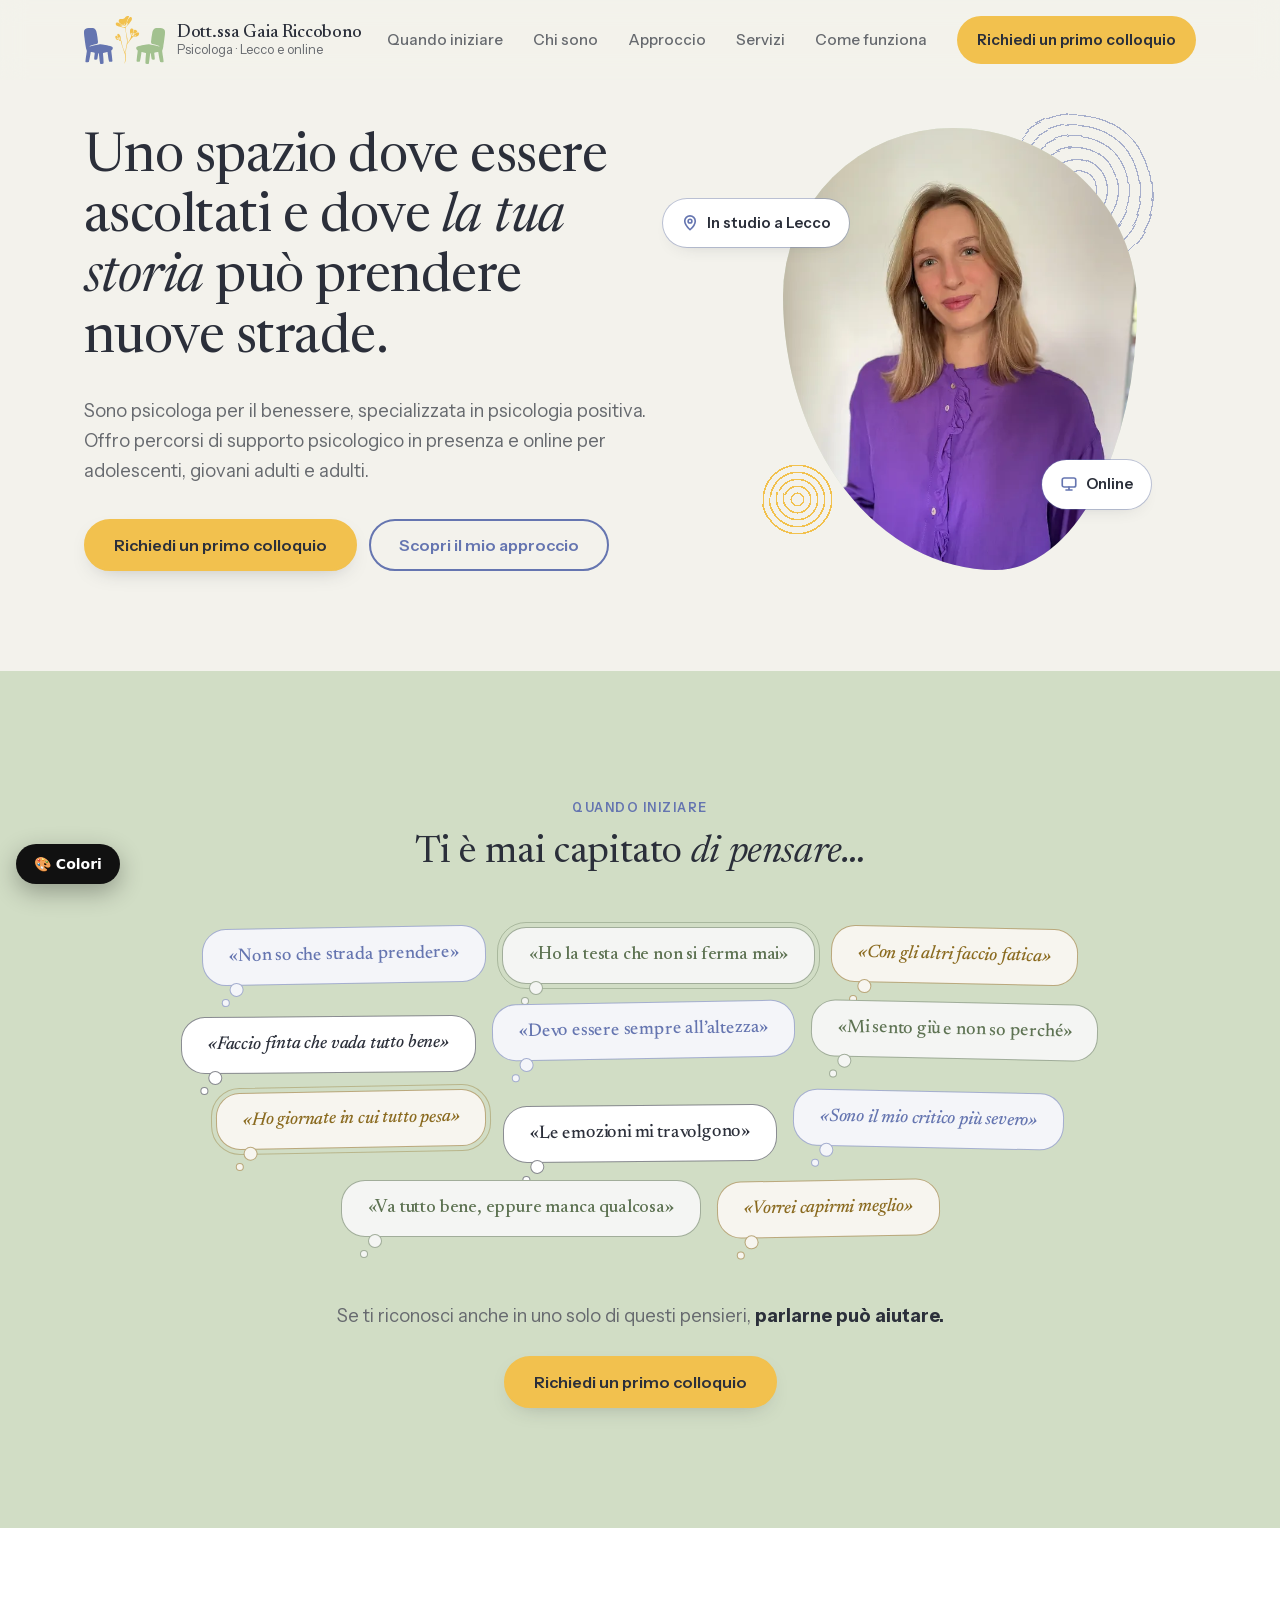
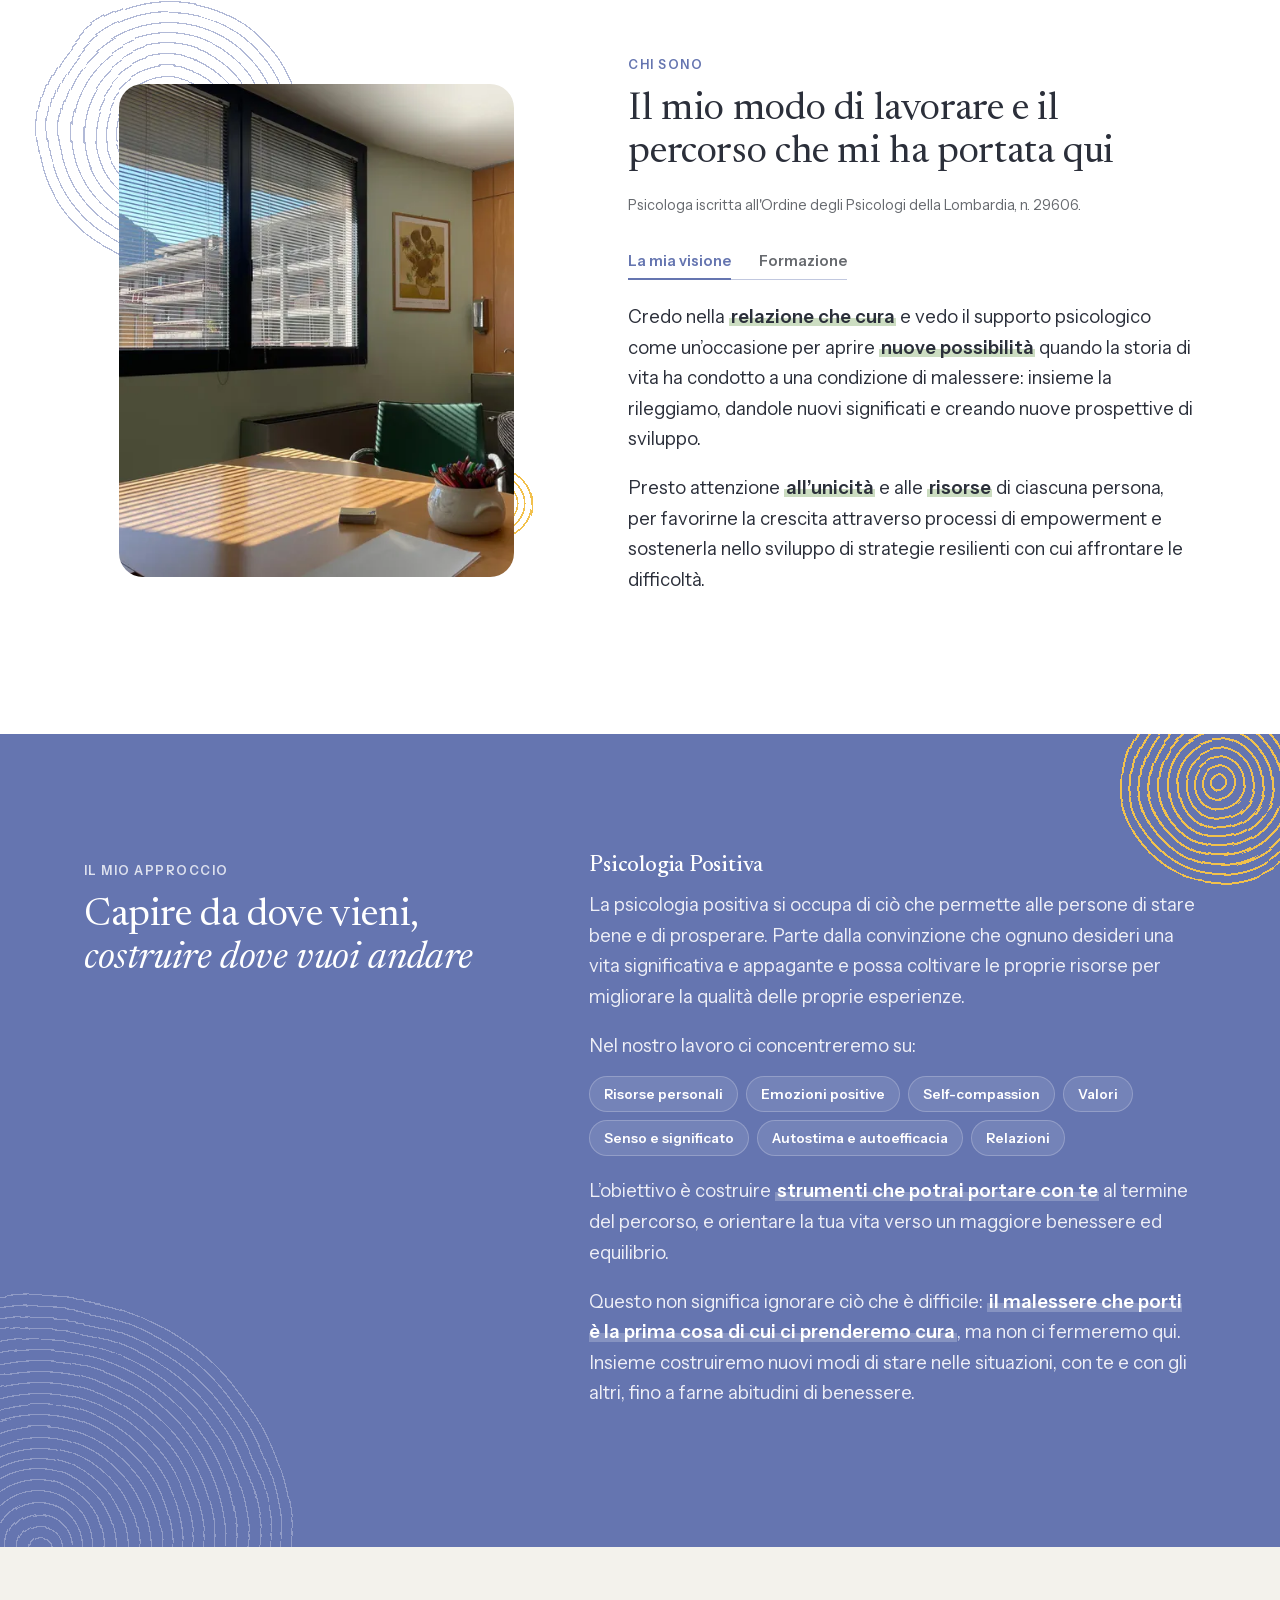
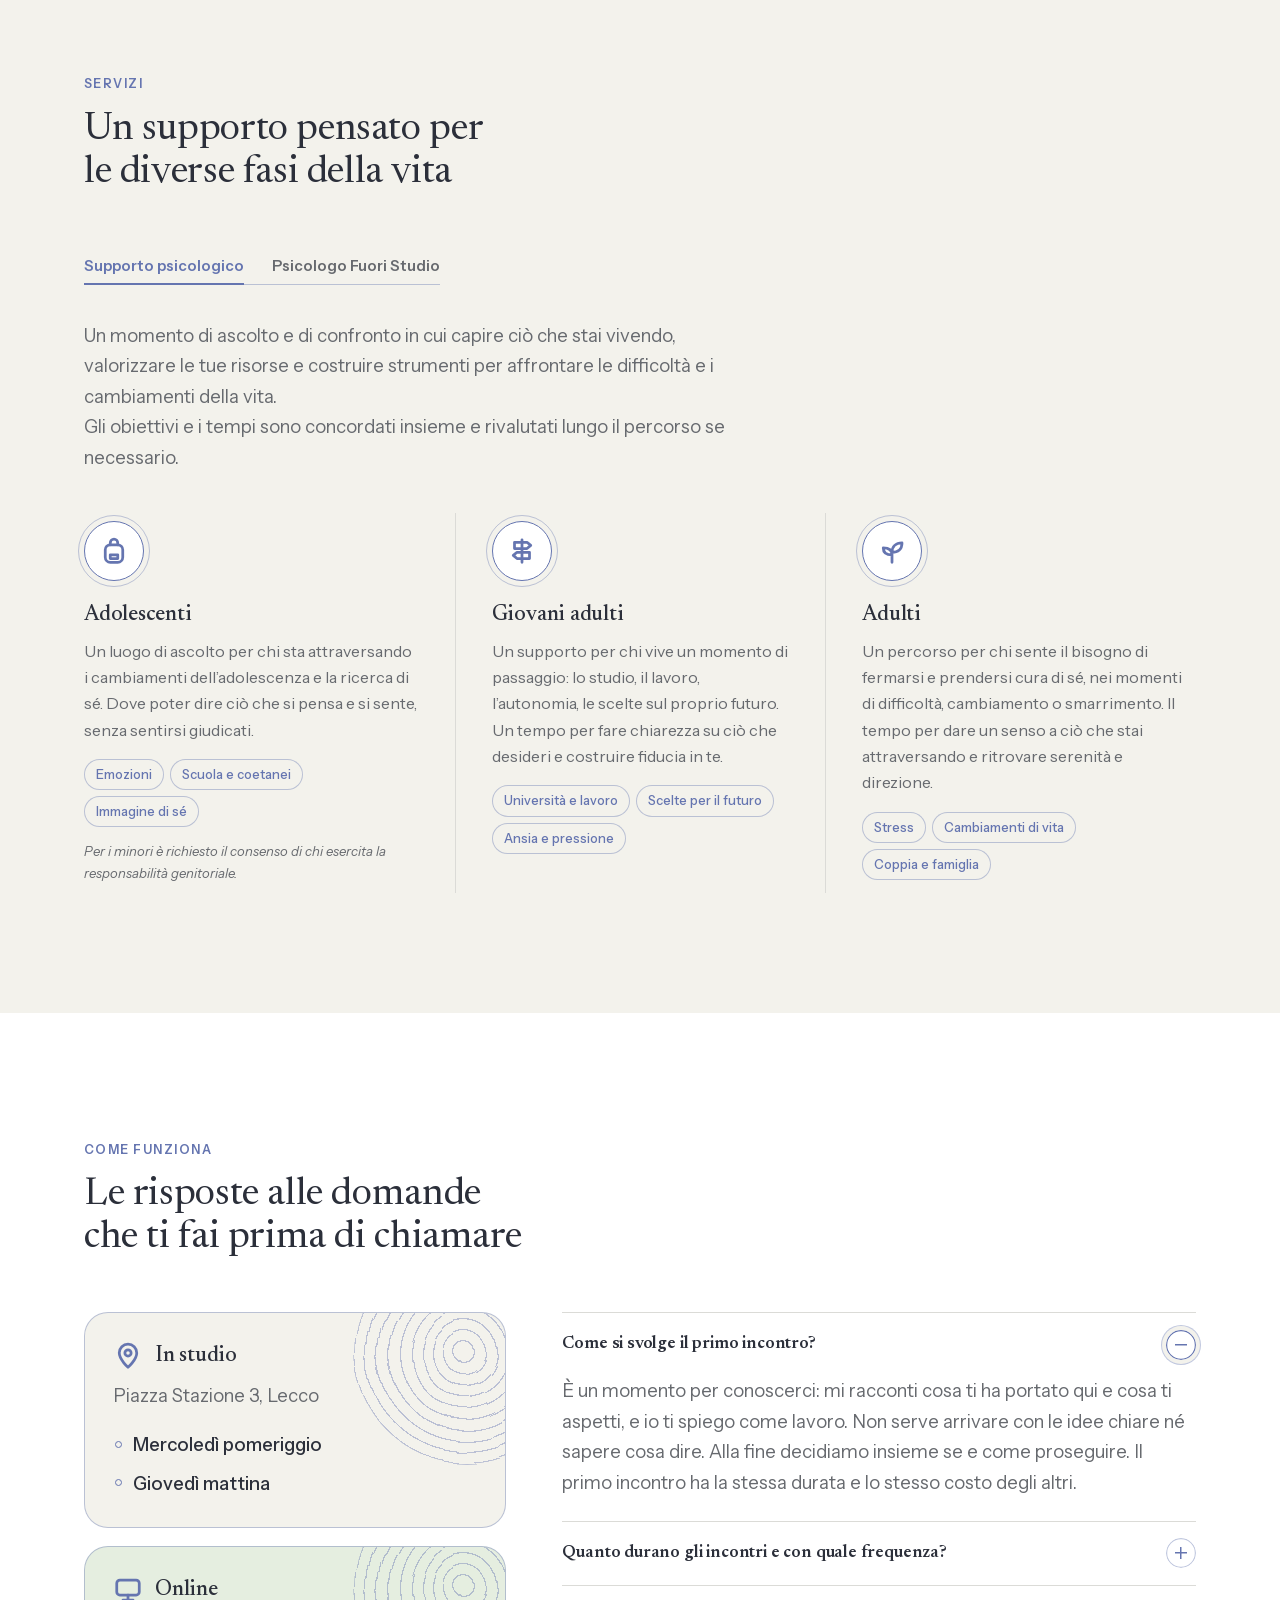
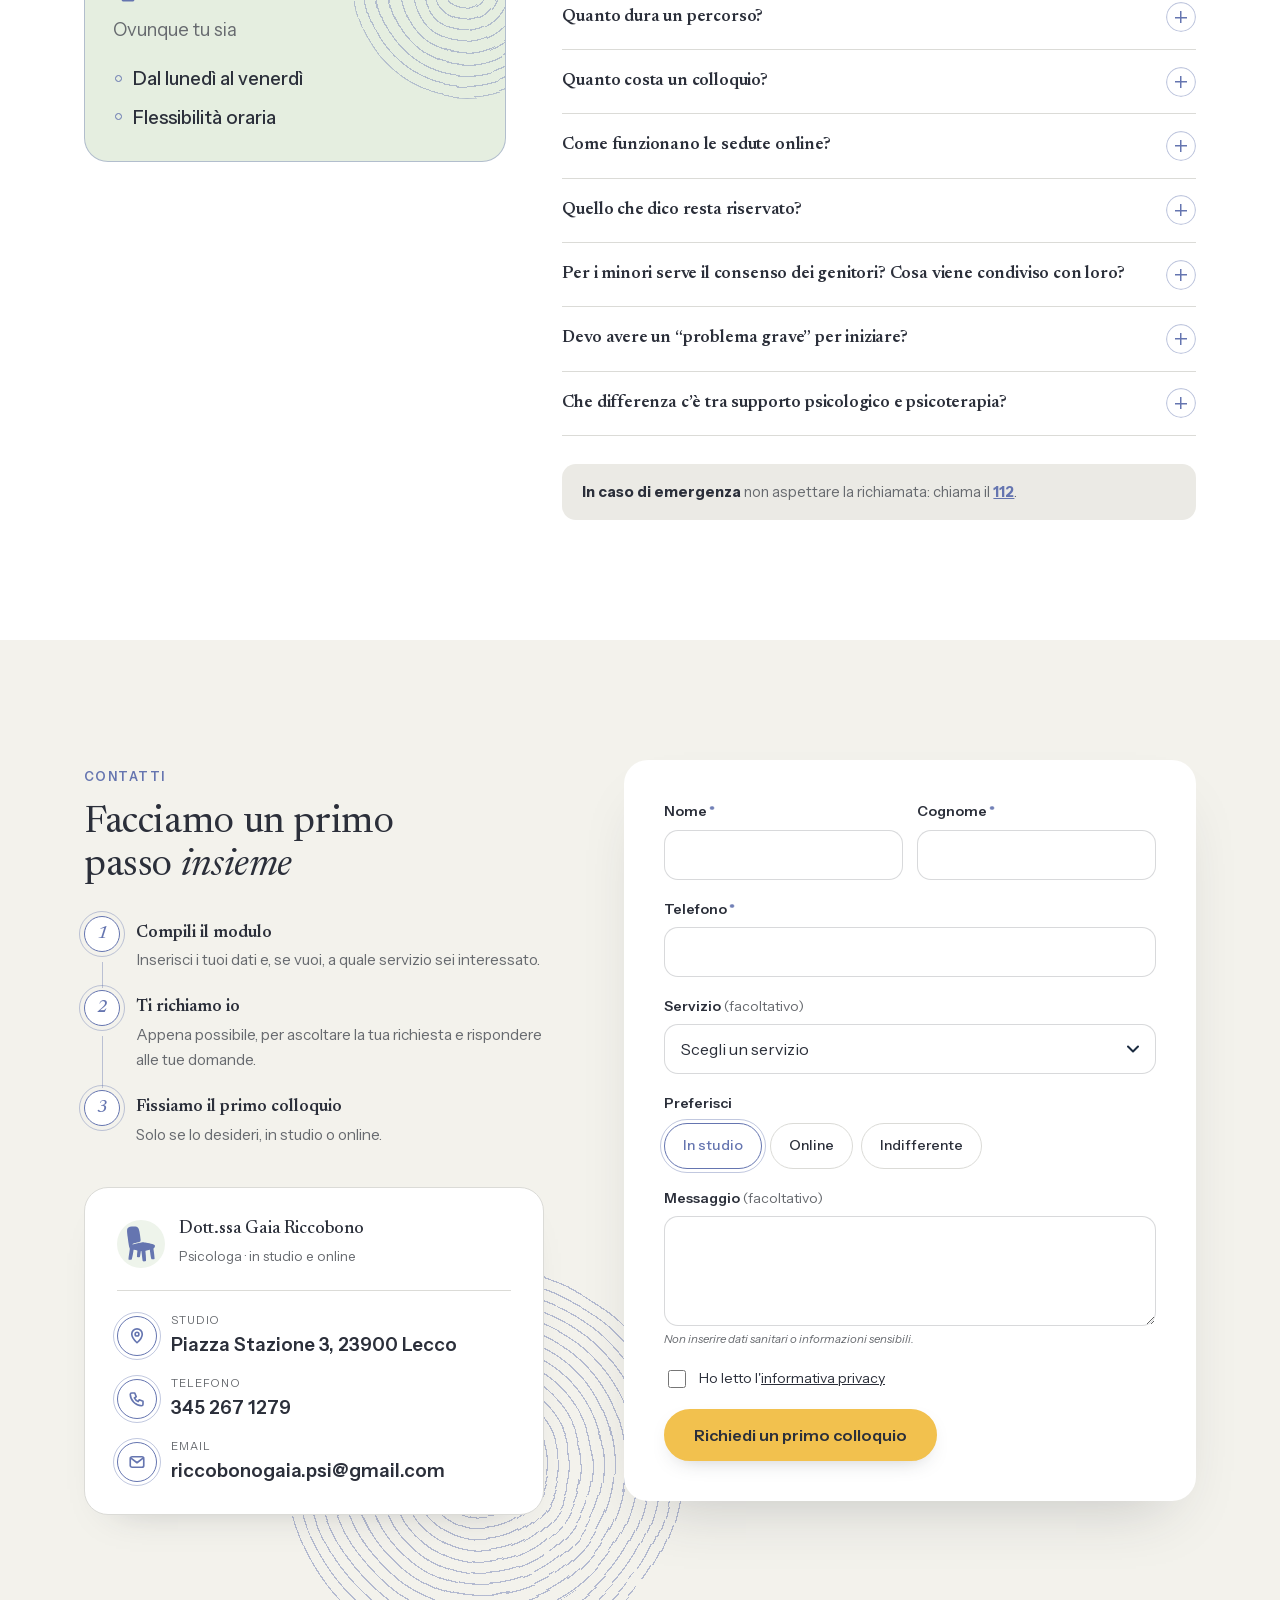
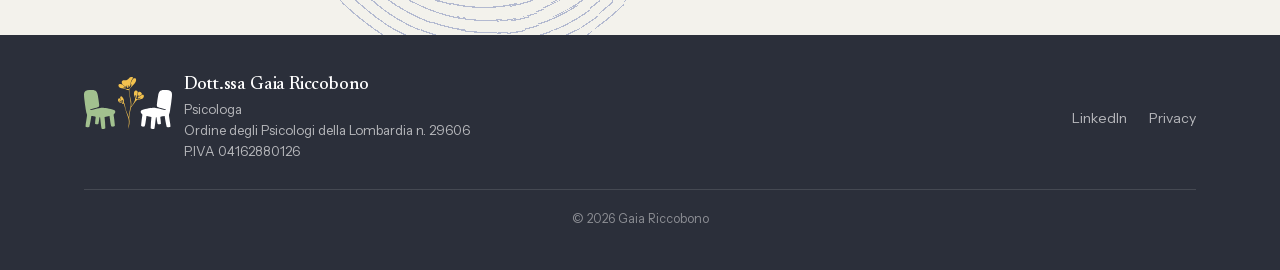
==== commit e2b4f9b9: "final?" ====
--- a/index.html
+++ b/index.html
@@ -57,7 +57,7 @@
     }
   }
   </script>
-  <link rel="preload" href="fonts/plus-jakarta-sans-latin.woff2" as="font" type="font/woff2" crossorigin>
+  <link rel="preload" href="fonts/instrument-sans-latin.woff2" as="font" type="font/woff2" crossorigin>
   <link rel="preload" href="fonts/newsreader-latin.woff2" as="font" type="font/woff2" crossorigin>
   <link rel="icon" href="favicon.svg" type="image/svg+xml">
   <link rel="icon" href="favicon-32.png" sizes="32x32" type="image/png">
@@ -170,7 +170,7 @@
         </div>
         <div class="about-text reveal">
           <p class="eyebrow">Chi sono</p>
-          <h2>Il mio modo di lavorare e <em>il percorso</em> che mi ha portata qui</h2>
+          <h2>Il mio modo di lavorare e il percorso che mi ha portata qui</h2>
           <p class="albo">Psicologa iscritta all'Ordine degli Psicologi della Lombardia, n. 29606.</p>
           <div class="tabs">
             <div class="tablist" role="tablist" aria-label="Chi sono">
--- a/style.css
+++ b/style.css
@@ -1,19 +1,15 @@
 /* ===== Font locale (nessuna richiesta a Google) ===== */
-@font-face { font-family: 'Plus Jakarta Sans'; font-style: normal; font-weight: 200 800; font-display: swap;
-  src: url(fonts/plus-jakarta-sans-latin.woff2) format('woff2');
-  unicode-range: U+0000-00FF, U+0131, U+0152-0153, U+02BB-02BC, U+02C6, U+02DA, U+02DC, U+0304, U+0308, U+0329, U+2000-206F, U+20AC, U+2122, U+2191, U+2193, U+2212, U+2215, U+FEFF, U+FFFD; }
-@font-face { font-family: 'Plus Jakarta Sans'; font-style: normal; font-weight: 200 800; font-display: swap;
-  src: url(fonts/plus-jakarta-sans-latin-ext.woff2) format('woff2');
-  unicode-range: U+0100-02BA, U+02BD-02C5, U+02C7-02CC, U+02CE-02D7, U+02DD-02FF, U+1D00-1DBF, U+1E00-1E9F, U+1EF2-1EFF, U+2020, U+20A0-20AB, U+20AD-20C4, U+2113, U+2C60-2C7F, U+A720-A7FF; }
-@font-face { font-family: 'Plus Jakarta Sans'; font-style: italic; font-weight: 400; font-display: swap;
-  src: url(fonts/plus-jakarta-sans-italic-latin.woff2) format('woff2'); }
+@font-face { font-family: 'Instrument Sans'; font-style: normal; font-weight: 400 700; font-display: swap;
+  src: url(fonts/instrument-sans-latin.woff2) format('woff2'); }
+@font-face { font-family: 'Instrument Sans'; font-style: italic; font-weight: 400 700; font-display: swap;
+  src: url(fonts/instrument-sans-italic-latin.woff2) format('woff2'); }
 
 @font-face { font-family: 'Newsreader'; font-style: normal; font-weight: 300 600; font-display: swap;
   src: url(fonts/newsreader-latin.woff2) format('woff2'); }
 @font-face { font-family: 'Newsreader'; font-style: italic; font-weight: 300 600; font-display: swap;
   src: url(fonts/newsreader-italic-latin.woff2) format('woff2'); }
 
-/* ===== Palette 3b: pervinca #6575B0, salvia #A9B7A0, giallo #F2C14E, fascia verde #6B805F ===== */
+/* ===== Palette 3b: pervinca #6575B0, salvia #A2C18F, giallo #F2C14E, fascia pervinca #6575B0 (= principale) ===== */
 :root {
   --bg: #F3F2EC;
   --surface: #FFFFFF;
@@ -22,25 +18,25 @@
   --line: #DBDBD7;
 
   --blue: #6575B0;        /* principale: pervinca */
-  --blue-deep: #6B805F;   /* fascia "Il mio approccio": verde salvia scuro */
-  --sky: #A9B7A0;         /* secondario: salvia */
+  --blue-deep: #6575B0;   /* fascia "Il mio approccio": stesso colore principale */
+  --sky: #A2C18F;         /* secondario: salvia */
   --accent: #F2C14E;      /* accento giallo: CTA, evidenziazioni */
   --accent-hover: #E1B349;
   --accent-soft: color-mix(in srgb, var(--accent) 38%, transparent);
   --neutral: #EBEAE5;     /* grigio caldo per piccoli fondi */
-  --lilac-soft: #F0F2EE;  /* fondo chiarissimo (Quando iniziare) */
+  --lilac-soft: #EEF4EB;  /* fondo chiarissimo (Quando iniziare) */
   --on-primary: #FFFFFF;  /* testo sopra il colore principale */
   --on-blue: #EDEEF6;     /* testo secondario su fondi blu */
   --on-band: #FFFFFF;     /* testo sulla fascia "Il mio approccio" */
-  --on-band-soft: #EDF0EC;
-  --on-sky: #444A4E;      /* testo secondario su fondo salvia */
-  --blue-soft: #7D8F72;   /* decorazioni sulla fascia */
+  --on-band-soft: #EDEEF6;
+  --on-sky: #434C4B;      /* testo secondario su fondo salvia */
+  --blue-soft: #7786B9;   /* decorazioni sulla fascia */
   --on-ink: #B5B6BA;      /* testo secondario nel footer */
 
-  --ph: #D8DFD4;          /* segnaposto foto */
-
-  --display: 'Plus Jakarta Sans', system-ui, sans-serif;
-  --sans: 'Plus Jakarta Sans', system-ui, -apple-system, 'Segoe UI', sans-serif;
+  --ph: #D5E3CD;          /* segnaposto foto */
+
+  --display: 'Instrument Sans', system-ui, sans-serif;
+  --sans: 'Instrument Sans', system-ui, -apple-system, 'Segoe UI', sans-serif;
 
   --w: 1160px;
   --header-h: 80px;
@@ -490,37 +486,71 @@
   .site-header .brand-icon { display: block; }
 }
 
-/* ===== Pagina 404 (alta quanto lo schermo) ===== */
-.nf-body { min-height: 100vh; min-height: 100dvh; display: flex; flex-direction: column; background: var(--lilac-soft); }
-.nf-header { background: transparent; backdrop-filter: none; -webkit-backdrop-filter: none; position: relative; z-index: 2; }
-.nf { flex: 1; position: relative; display: flex; align-items: center; overflow: hidden; padding: 24px 0 48px; }
+/* ===== Pagina 404: fondo colore principale, alta esattamente quanto lo schermo, senza scorrimento =====
+   Anelli concentrici a linee sottili come in home (filtri #mano / #mano-lieve in cima a 404.html).
+   Le misure verticali usano dvh, così tutto sta nello schermo anche su telefoni bassi. */
+.nf-body { --chiaro: var(--on-primary); --linea: color-mix(in srgb, var(--chiaro) 30%, transparent);
+  height: 100vh; height: 100dvh; overflow: hidden; display: flex; flex-direction: column;
+  background: var(--blue); color: var(--chiaro); }
+.nf-header { background: transparent; backdrop-filter: none; -webkit-backdrop-filter: none; position: relative; z-index: 2; box-shadow: none; }
+.nf-header .header-inner { height: clamp(56px, 10dvh, var(--header-h)); }
+.nf-header .brand-text strong { color: var(--chiaro); }
+.nf-header .brand-text small { color: var(--on-blue); }
+.nf-header .brand-icon { filter: brightness(0) invert(1); }
+.nf { flex: 1; min-height: 0; position: relative; display: flex; align-items: center; overflow: hidden; padding: 0 0 2dvh; }
 .nf-inner { position: relative; z-index: 1; display: flex; flex-direction: column; align-items: center; text-align: center; }
 .nf-code {
-  font: 800 clamp(7rem, 22vw, 13rem)/1 var(--display); letter-spacing: -.06em; margin: 0;
-  color: var(--blue); opacity: .14; user-select: none;
-}
-.nf-thought { margin: -0.9em 0 40px; }
-.nf-thought li { --rot: -2.5deg; background: var(--surface); }
-.nf h1 { max-width: 16ch; text-wrap: balance; }
-.nf-lead { max-width: 44ch; color: var(--ink-soft); font-size: 1.08rem; }
-.nf-actions { justify-content: center; margin-top: 16px; }
-.nf-phone { margin: 24px 0 0; font-size: .95rem; color: var(--ink-soft); }
-.nf-phone a { color: var(--blue); font-weight: 600; }
-.nf-circle { position: absolute; border-radius: 50%; z-index: 0; pointer-events: none; }
-.nf-c1 { width: 420px; height: 420px; background: var(--sky); opacity: .55; right: -140px; top: -120px; }
-.nf-c2 { width: 160px; height: 160px; border: 26px solid var(--accent); left: -50px; bottom: 12%; }
-.nf-c3 { width: 70px; height: 70px; background: var(--blue); right: 14%; bottom: 10%; }
-.nf-footer { padding: 18px 0 22px; font-size: .82rem; color: var(--ink-soft); text-align: center; }
+  font: 300 clamp(5rem, min(22vw, 24dvh), 13rem)/1 var(--display); letter-spacing: -.04em; margin: 0;
+  color: var(--chiaro); opacity: .22; user-select: none;
+}
+.nf-thought { margin: -0.9em 0 clamp(20px, 4.5dvh, 40px); }
+.nf-thought li { --rot: -1.5deg; background: var(--blue); color: var(--chiaro);
+  border: 1.2px solid color-mix(in srgb, var(--chiaro) 60%, transparent);
+  font-weight: 500; padding: 13px 24px 15px; line-height: 1.25;
+  animation: nf-galleggia 7s ease-in-out infinite; }
+@keyframes nf-galleggia { 50% { translate: 0 -5px; } }
+@media (prefers-reduced-motion: reduce) { .nf-thought li { animation: none; } }
+.nf h1 { max-width: 16ch; text-wrap: balance; color: var(--chiaro); margin-bottom: clamp(8px, 2dvh, 18px); }
+.nf-lead { max-width: 44ch; color: var(--on-blue); font-size: 1.08rem; margin: 0; }
+.nf-actions { justify-content: center; margin-top: clamp(16px, 4dvh, 32px); }
+.nf .btn-ghost { color: var(--chiaro); border-color: color-mix(in srgb, var(--chiaro) 70%, transparent); }
+.nf .btn-ghost:hover { background: color-mix(in srgb, var(--chiaro) 12%, transparent); }
+.nf .btn-primary { box-shadow: none; }
+.nf-phone { margin: clamp(12px, 3dvh, 24px) 0 0; font-size: .95rem; color: var(--on-blue); }
+.nf-phone a { color: var(--chiaro); font-weight: 600; }
+/* Anelli: --ring colore, --gap distanza tra le linee, --line spessore */
+.nf-circle { --ring: var(--linea); --gap: 11px; --line: 1.2px;
+  position: absolute; border-radius: 50%; z-index: 0; pointer-events: none;
+  background: repeating-radial-gradient(circle closest-side,
+    transparent 0 calc(var(--gap) - var(--line)), var(--ring) calc(var(--gap) - var(--line)) var(--gap));
+  filter: url(#mano); }
+.nf-c1 { width: 520px; height: 520px; right: -180px; top: -160px; }
+.nf-c2 { --ring: var(--accent); --gap: 7px; --line: 1.6px; width: 150px; height: 150px; left: -40px; bottom: 12%; filter: url(#mano-lieve); }
+.nf-c3 { --ring: color-mix(in srgb, var(--sky) 80%, transparent); --gap: 6px; width: 70px; height: 70px; right: 14%; bottom: 10%; filter: url(#mano-lieve); }
+.nf-footer { padding: 1.5dvh 0 2.5dvh; font-size: .78rem; color: var(--on-blue); opacity: .85; text-align: center; position: relative; z-index: 1; }
 .nf-footer p { margin: 0; }
 .nf-footer a { color: inherit; }
 @media (max-width: 640px) {
-  .nf-c1 { width: 240px; height: 240px; right: -110px; top: -70px; }
-  .nf-c2 { width: 100px; height: 100px; border-width: 16px; left: -45px; bottom: 6%; }
-  .nf-c3 { width: 42px; height: 42px; right: 8%; bottom: 4%; }
-  .nf-actions { width: 100%; align-items: stretch; }
-}
-
-/* ===== Titoli in serif (Newsreader), testo in Plus Jakarta Sans ===== */
+  .nf-c1 { width: 260px; height: 260px; right: -120px; top: -80px; }
+  .nf-c2 { width: 100px; height: 100px; left: -45px; bottom: 4%; }
+  .nf-c3 { width: 42px; height: 42px; right: 8%; bottom: 3%; }
+  .nf-actions { width: 100%; align-items: stretch; flex-direction: column; gap: 10px; }
+  .nf .btn { justify-content: center; padding: clamp(12px, 2dvh, 16px) 24px; }
+  .nf-lead { font-size: 1rem; }
+  .nf h1 { font-size: clamp(1.6rem, 4.2dvh, 2.2rem); }
+}
+/* Schermi molto bassi (telefono in orizzontale): via la nuvoletta, 404 più piccolo */
+@media (max-height: 560px) {
+  .nf-thought { display: none; }
+  .nf-code { font-size: clamp(3.5rem, 18dvh, 6rem); margin-bottom: 8px; }
+  .nf-actions { flex-direction: row; width: auto; }
+}
+@media (max-height: 420px) {
+  .nf-code, .nf-phone { display: none; }
+  .nf-c1 { width: 280px; height: 280px; right: -110px; top: -110px; }
+}
+
+/* ===== Titoli in serif (Newsreader), testo in Instrument Sans ===== */
 :root {
   --display: 'Newsreader', Georgia, serif;
   --display-w: 400;
--- a/home.css
+++ b/home.css
@@ -177,3 +177,142 @@
   .band-circle.c2 { width: 120px; height: 120px; }
   .vcard-wrap::before { width: 280px; height: 280px; right: -90px; bottom: -110px; }
 }
+
+
+/* ===== Linee sottili, font Instrument Sans e ritocchi (ex v2) ===== */
+
+/* ---------- Corpo del testo un filo più grande in home ---------- */
+body { font-size: 18.5px; }
+@media (max-width: 560px) { body { font-size: 17.5px; } }
+
+
+/* ---------- Dal "pieno" alla "linea": stessi elementi, disegnati con linee sottili ----------
+   Regola: le linee sono quelle degli anelli (1-1.5px, blu tenue);
+   il colore pieno resta solo per pulsanti, fasce e tab selezionate. */
+:root { --linea: color-mix(in srgb, var(--blue) 40%, transparent); }
+
+/* Chi sono: anche il pallino arancio diventa ad anelli, come in hero */
+.about-shape-b { --ring: var(--accent); --gap: 7px; --line: 1.6px;
+  background: repeating-radial-gradient(circle closest-side,
+    transparent 0 calc(var(--gap) - var(--line)), var(--ring) calc(var(--gap) - var(--line)) var(--gap));
+  filter: url(#mano-lieve); }
+
+/* Etichette "In studio a Lecco" / "Online": niente ombra grande, un filo sottile */
+.pill { box-shadow: 0 0 0 1px var(--linea), 0 8px 20px -14px color-mix(in srgb, var(--ink) 30%, transparent); }
+
+/* Nuvolette: contorno sottile invece del colore pieno, meno inclinate */
+.thoughts li { background: var(--bg); border: 1.2px solid var(--linea); font-weight: 500;
+  padding: 15px 26px 17px; line-height: 1.25; }  /* il serif ha più spazio sopra: un filo di più sotto per centrarlo */
+.thoughts li:nth-child(odd)  { --rot: -1deg; }
+.thoughts li:nth-child(3n)   { --rot: 1.2deg; }
+.thoughts li:nth-child(4n)   { --rot: -.5deg; }
+.thoughts li:nth-child(5n+2) { border-color: var(--sky); outline: 1px solid var(--sky); outline-offset: 4px; }  /* anello esterno: non ruba spazio al testo */
+.thoughts li:nth-child(5n+4) { background: var(--bg); border-color: var(--blue); color: var(--blue); font-style: italic; }
+.thoughts li::before, .thoughts li::after { background: var(--bg); }
+.section-lilac .thoughts li { background: var(--surface); }
+.section-lilac .thoughts li::before, .section-lilac .thoughts li::after { background: var(--surface); }
+
+/* Icone dei servizi: due anelli sottili al posto del cerchio pieno */
+.service-ico { background: transparent; border: 1.2px solid var(--blue); outline: 1px solid var(--linea); outline-offset: 5px; }
+.service:hover .service-ico { background: transparent; color: var(--accent); border-color: var(--accent); }
+
+/* Etichette argomenti: contorno invece del fondo */
+.topics li { background: transparent; box-shadow: inset 0 0 0 1px var(--linea); color: var(--blue); font-weight: 500; }
+
+/* Passaggi dopo il form: numero dentro due anelli, in corsivo */
+.steps li::before { background: var(--surface); border: 1.2px solid var(--blue); outline: 1px solid var(--linea); outline-offset: 4px;
+  font: italic 500 1.15rem/1 var(--display); color: var(--blue); }
+.steps li:not(:last-child)::after { width: 1px; left: 18px; top: 46px; background: var(--linea); }
+
+/* Domande frequenti: + e − dentro un anello sottile */
+.faq summary::after {
+  background:
+    linear-gradient(var(--c), var(--c)) center / 12px 1.5px no-repeat,
+    linear-gradient(var(--c), var(--c)) center / 1.5px 12px no-repeat,
+    transparent;
+  box-shadow: inset 0 0 0 1.2px var(--linea);
+}
+.faq details[open] summary::after {
+  --c: var(--blue);
+  background: linear-gradient(var(--c), var(--c)) center / 12px 1.5px no-repeat, transparent;
+  box-shadow: inset 0 0 0 1.2px var(--blue), 0 0 0 4px var(--bg), 0 0 0 5px var(--linea);
+}
+
+/* Biglietto da visita: ombra più leggera, come carta appoggiata */
+.vcard { box-shadow: 0 20px 40px -32px color-mix(in srgb, var(--ink) 35%, transparent); }
+
+/* Biglietto da visita: icone contatto dentro anelli, non più su cerchio pieno */
+.ci { background: transparent; color: var(--blue); border: 1.2px solid var(--blue); outline: 1px solid var(--linea); outline-offset: 3px; }
+
+/* Card "In studio" / "Online": stesso linguaggio a linee.
+   Fondo chiaro + contorno sottile, anelli blu tenui nell'angolo; la differenza tra le due è solo il fondo. */
+.mode { border: 1.2px solid var(--linea); color: var(--ink); }
+.mode-studio { background: var(--surface); }
+.mode-online { background: var(--lilac-soft); }
+.mode-studio p, .mode-online p { color: var(--ink-soft); }
+.mode .ico-lg { color: var(--blue); }
+.mode li::before { width: 7px; height: 7px; background: transparent; border: 1.2px solid var(--blue); top: .58em; }
+.mode::after, .mode-online::after {
+  background: repeating-radial-gradient(circle closest-side, transparent 0 9.8px, var(--linea) 9.8px 11px);
+  filter: url(#mano);
+}
+
+
+/* ---------- Colore: pochi colori, ognuno con un ruolo ----------
+   pervinca = testi in evidenza, linee, icone · salvia = fondi ed evidenziature
+   pervinca anche per la fascia "Il mio approccio" · giallo = solo pulsanti e piccoli anelli
+   Sequenza fondi: avorio → salvia → bianco → pervinca → avorio → bianco → avorio → grafite */
+:root {
+  --sez-salvia: color-mix(in srgb, var(--sky) 42%, var(--bg));
+  --evidenzia: color-mix(in srgb, var(--sky) 55%, transparent);
+}
+.section-lilac { background: var(--sez-salvia); }
+#servizi { background: var(--bg); }
+#come-funziona { background: var(--surface); }
+.section-contact { background: var(--bg); }
+#quando { --linea: color-mix(in srgb, var(--blue) 55%, transparent); }
+
+/* Evidenziature: salvia invece del giallo (il giallo resta ai pulsanti) */
+mark, #panel-visione mark, .fuori-text mark { --accent-soft: var(--evidenzia); color: var(--ink); }
+
+/* Nuvolette: niente pieni, ma quattro colori che si alternano (contorno, testo e un velo di fondo)
+   più un lieve galleggiare. Il colore si sceglie con --c. */
+.thoughts li { --c: var(--ink); }
+.thoughts li:nth-child(4n+1) { --c: var(--blue); }
+.thoughts li:nth-child(4n+2) { --c: #5E7353; }                               /* verde salvia scuro, leggibile */
+.thoughts li:nth-child(4n+3) { --c: #8A6A1F; }                               /* ocra: il giallo scurito, leggibile */
+.section-lilac .thoughts li,
+.section-lilac .thoughts li::before,
+.section-lilac .thoughts li::after {
+  background: color-mix(in srgb, var(--c) 7%, var(--surface));
+  border-color: color-mix(in srgb, var(--c) 55%, transparent);
+}
+.section-lilac .thoughts li { color: var(--c); }
+.section-lilac .thoughts li:nth-child(4n),
+.section-lilac .thoughts li:nth-child(4n)::before,
+.section-lilac .thoughts li:nth-child(4n)::after { background: var(--surface); }  /* quelle scure: bianco pieno, niente velo grigio */
+.thoughts li:nth-child(4n+3) { font-style: italic; }
+.thoughts li:nth-child(5n+2) { outline: 1.2px solid color-mix(in srgb, var(--c) 35%, transparent); outline-offset: 4px; }
+@keyframes galleggia { 50% { translate: 0 -5px; } }
+.thoughts li { animation: galleggia 7s ease-in-out infinite; }
+.thoughts li:nth-child(2n)  { animation-duration: 8.5s; animation-delay: -2s; }
+.thoughts li:nth-child(3n)  { animation-duration: 6s;   animation-delay: -4s; }
+.thoughts li:nth-child(5n)  { animation-delay: -1s; }
+@media (prefers-reduced-motion: reduce) { .thoughts li { animation: none; } }
+
+/* Servizi su avorio: dischi bianchi per le icone */
+#servizi .service-ico { background: var(--surface); }
+
+/* Card studio/online sul fondo bianco: avorio e salvia chiaro, così si distinguono dalla sezione */
+.mode-studio { background: var(--bg); }
+.mode-online { background: color-mix(in srgb, var(--sky) 28%, var(--surface)); }
+
+/* ---------- Tab e scelte del modulo: niente "pillola piena", stessa logica a linee ---------- */
+/* Tab (Chi sono, Servizi): testo con una riga sotto, quella attiva è più spessa e colorata */
+.tablist { background: transparent; padding: 0; gap: 28px; border-radius: 0; box-shadow: inset 0 -1px 0 var(--linea); }
+.tablist [role=tab] { padding: 10px 0; border-radius: 0; background: transparent; }
+.tablist [role=tab][aria-selected=true] { background: transparent; color: var(--blue); box-shadow: inset 0 -2px 0 var(--blue); }
+
+/* "Preferisci: In studio / Online / Indifferente": la scelta attiva ha un anello in più */
+.seg input:checked + span { background: var(--surface); color: var(--blue); border-color: var(--blue);
+  outline: 1px solid var(--linea); outline-offset: 3px; }
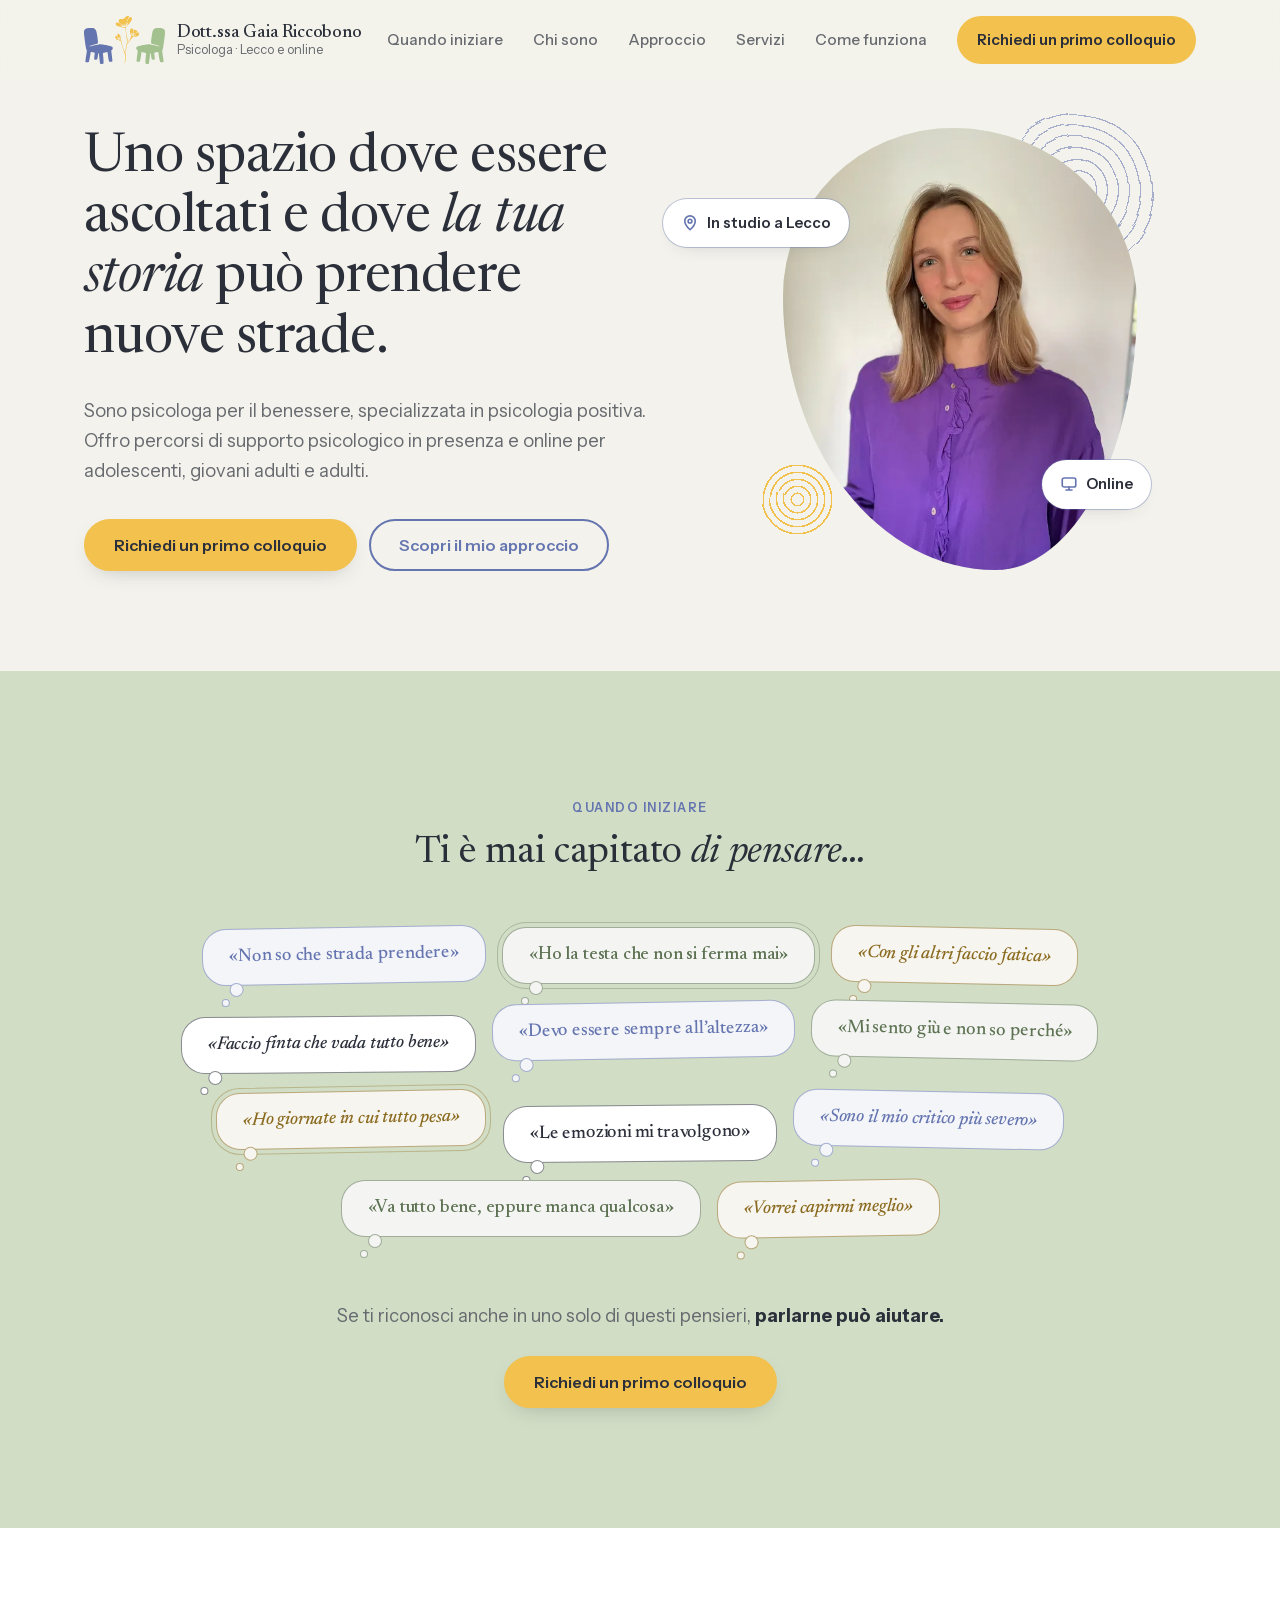
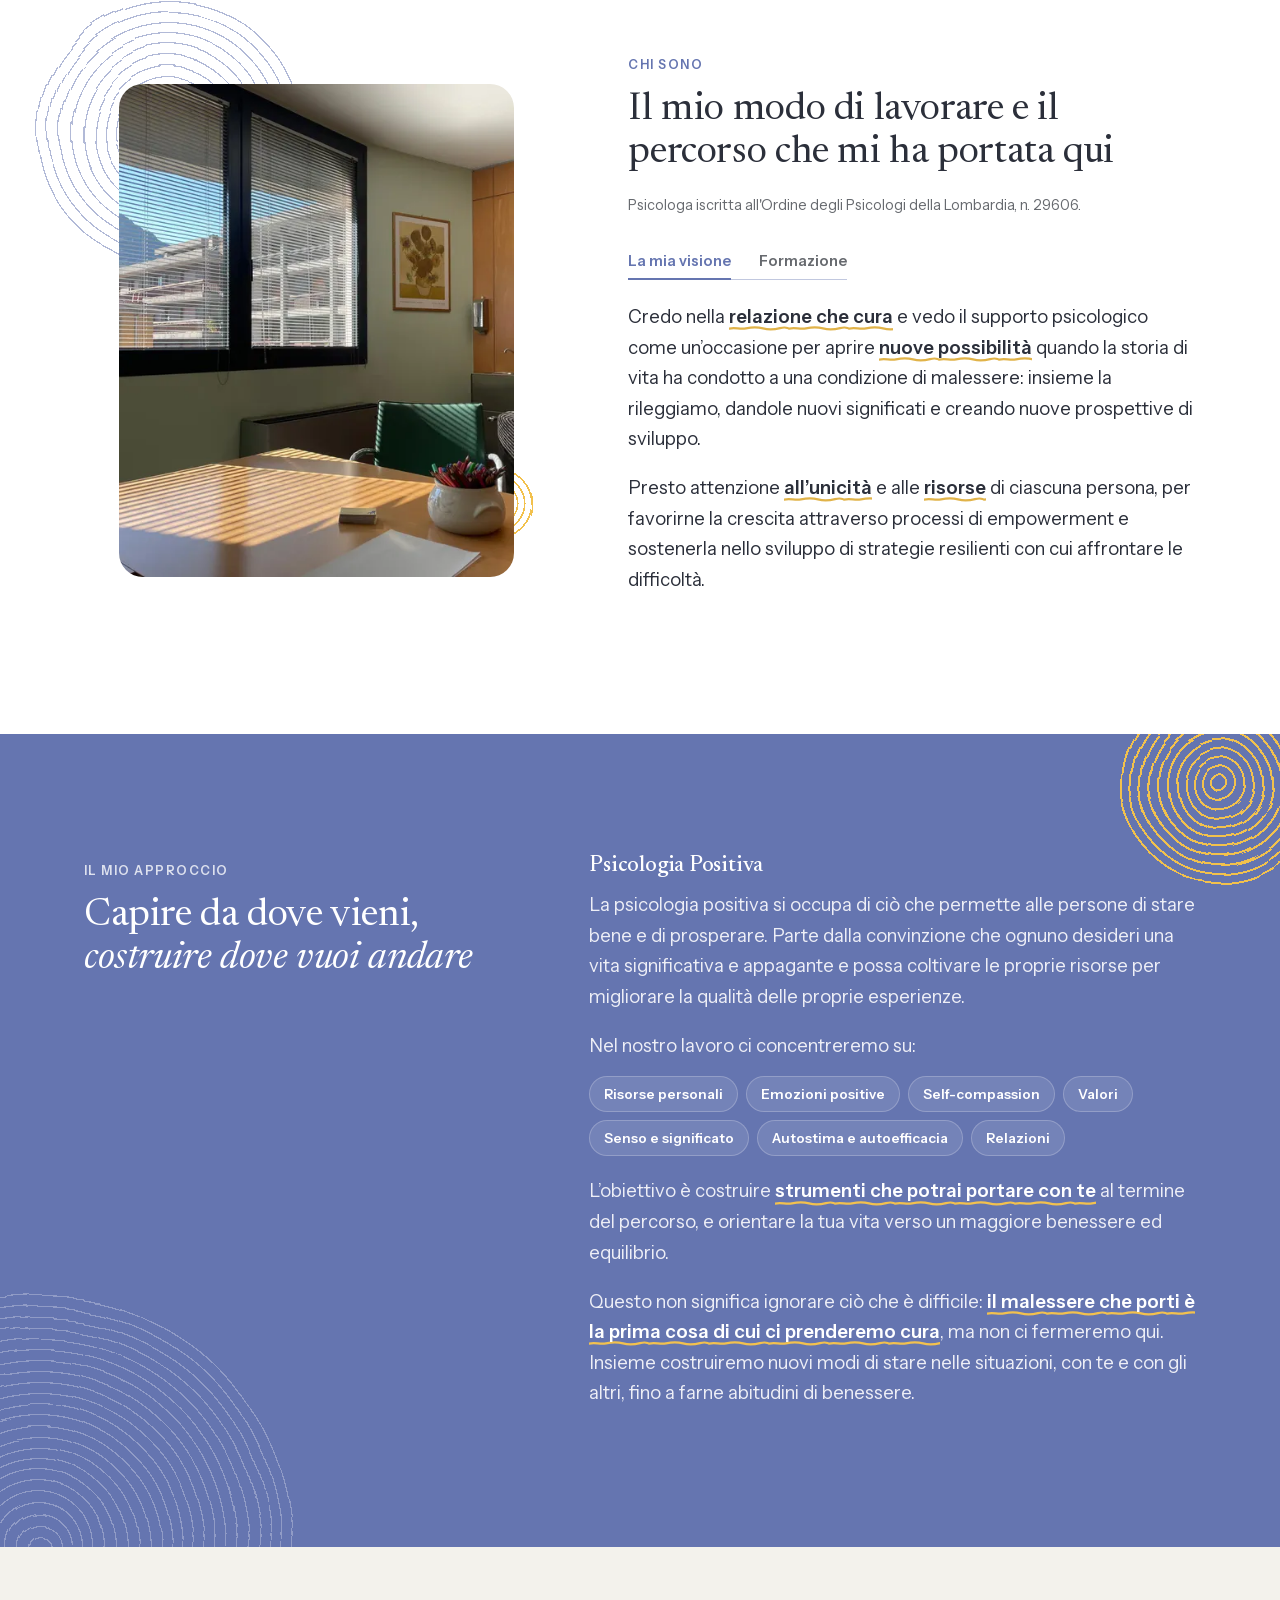
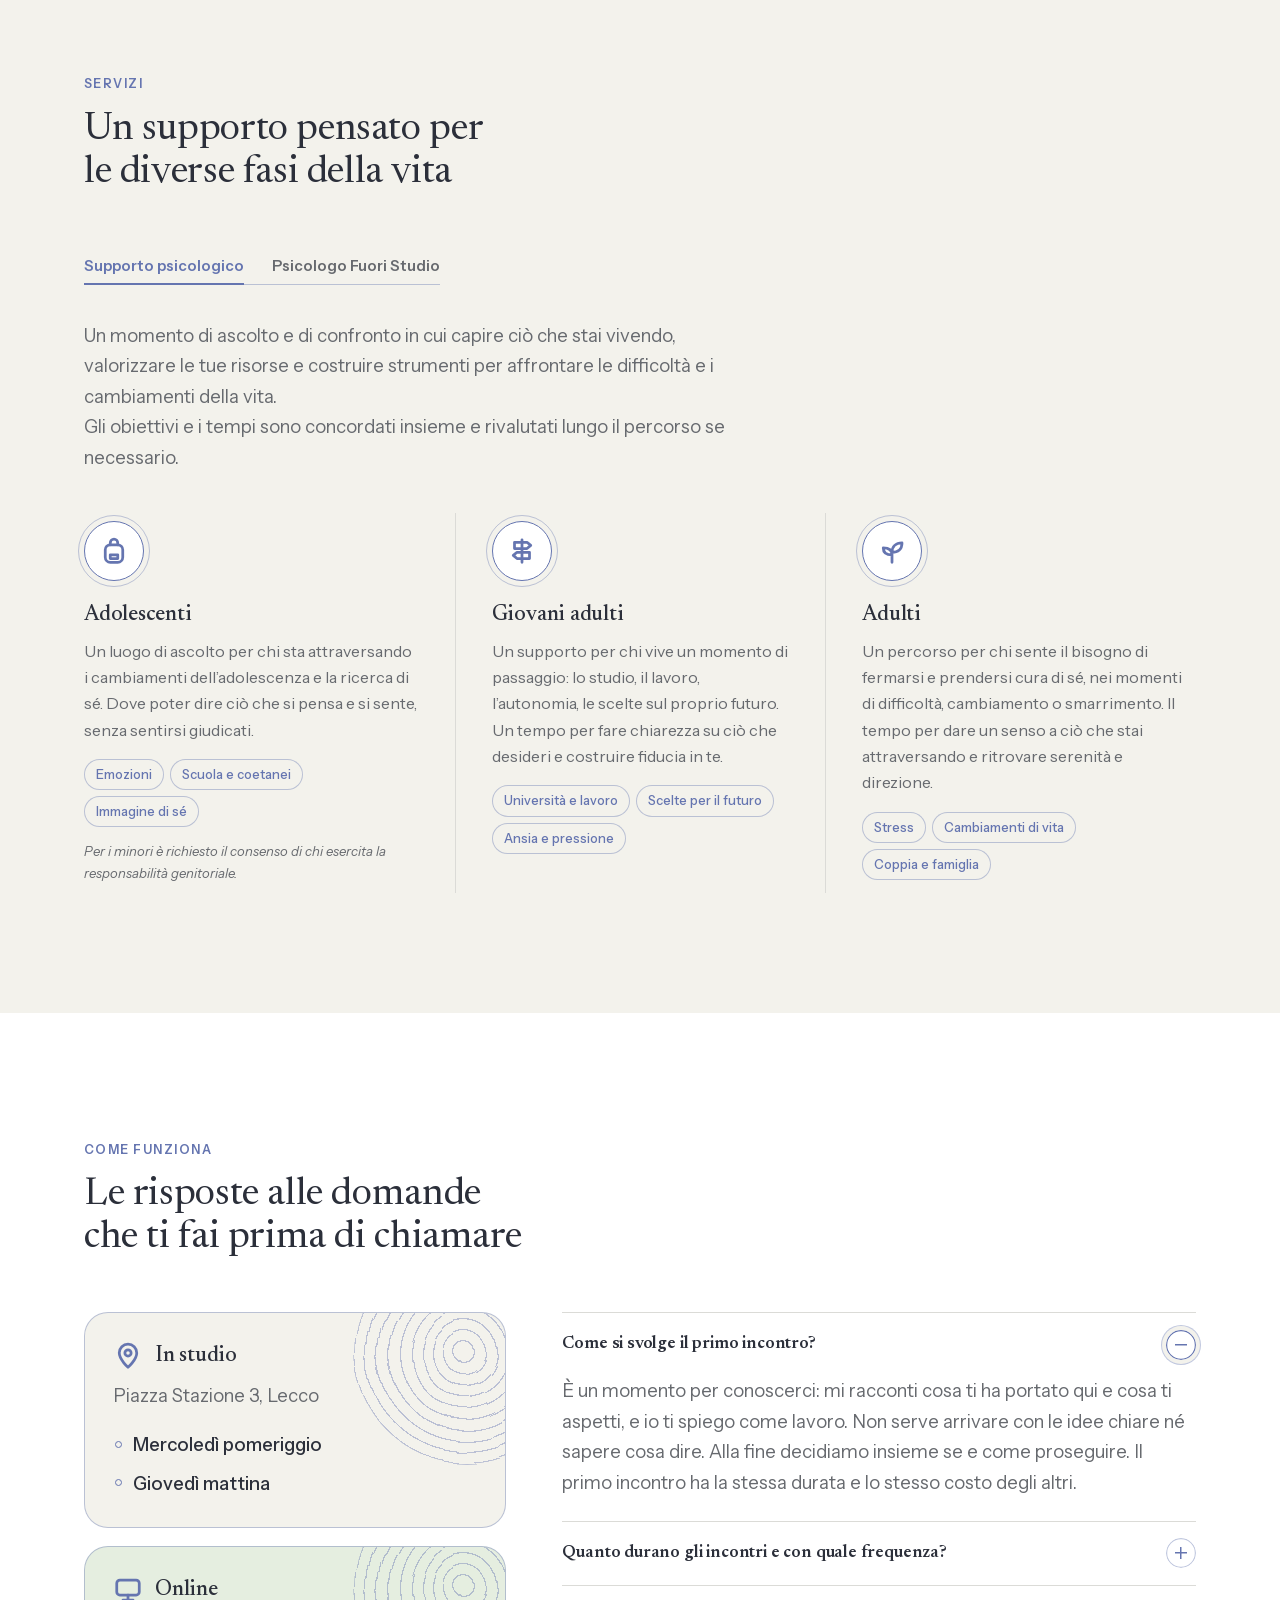
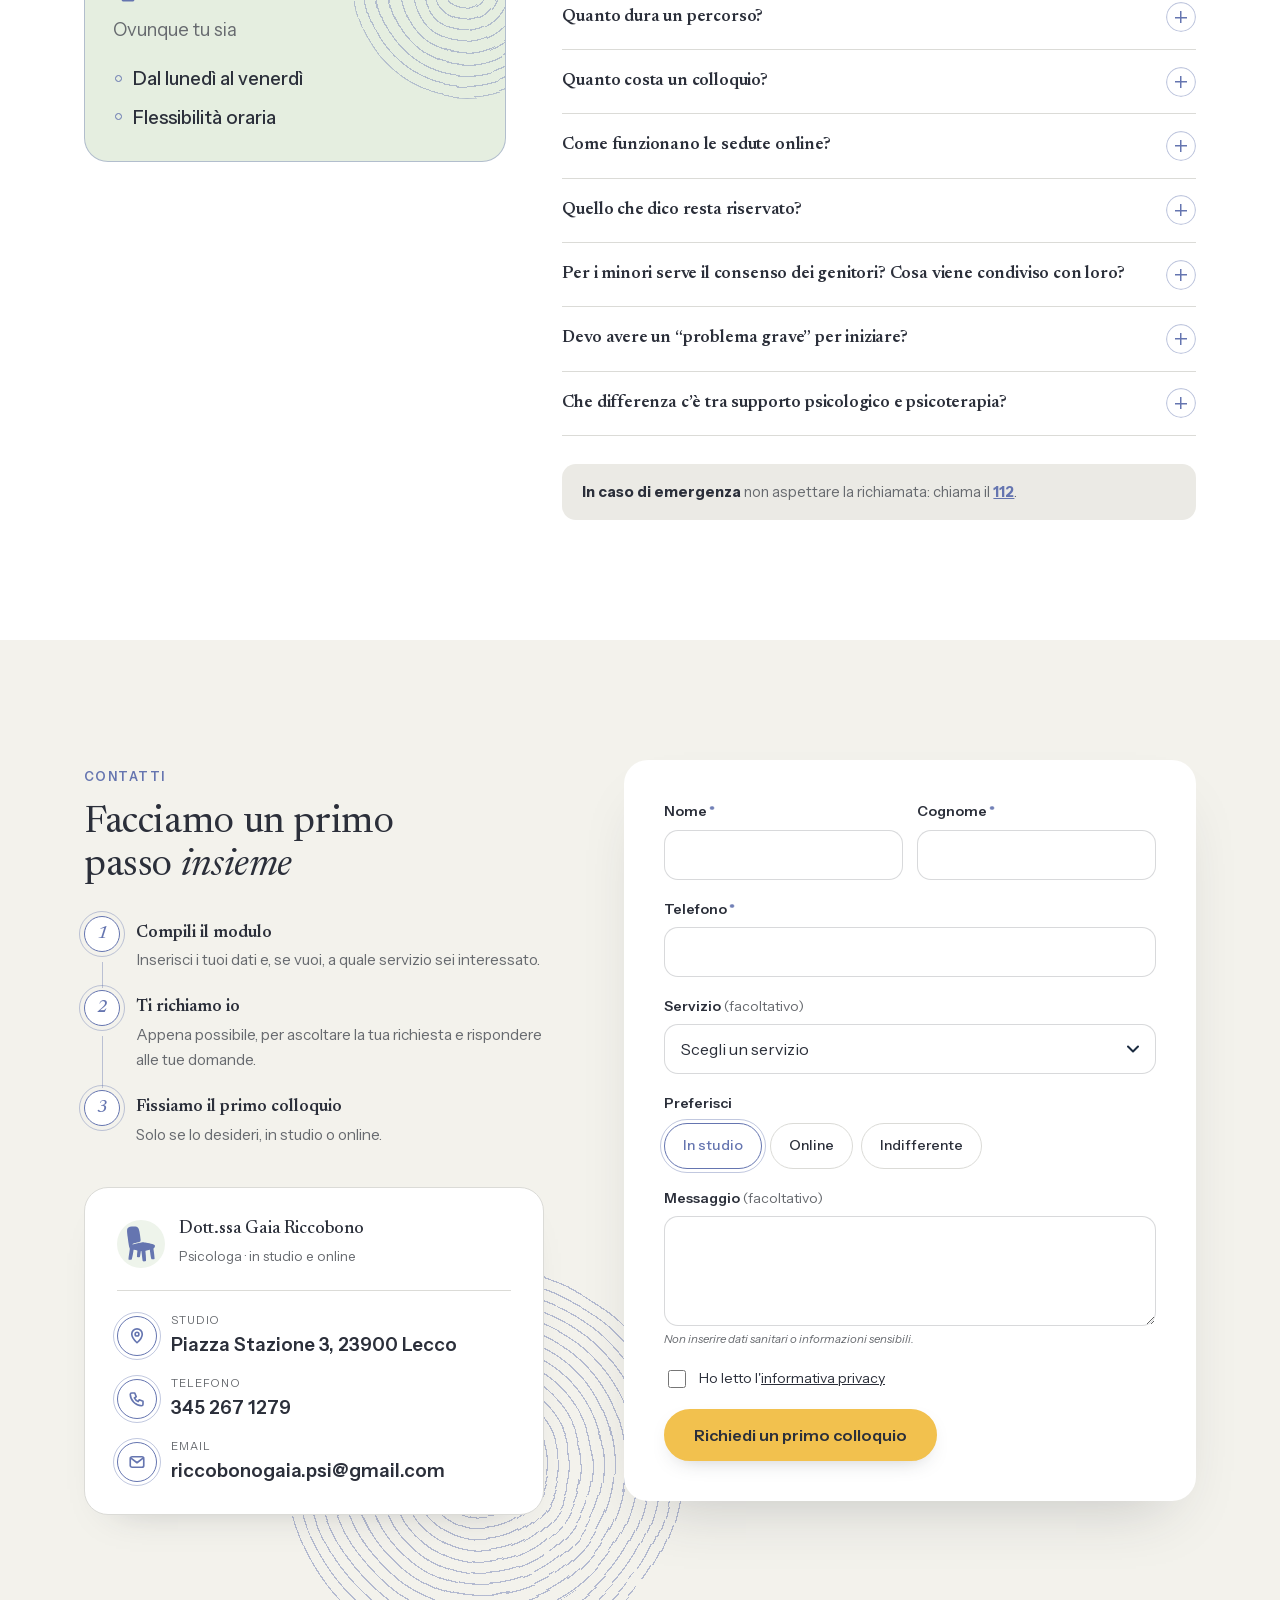
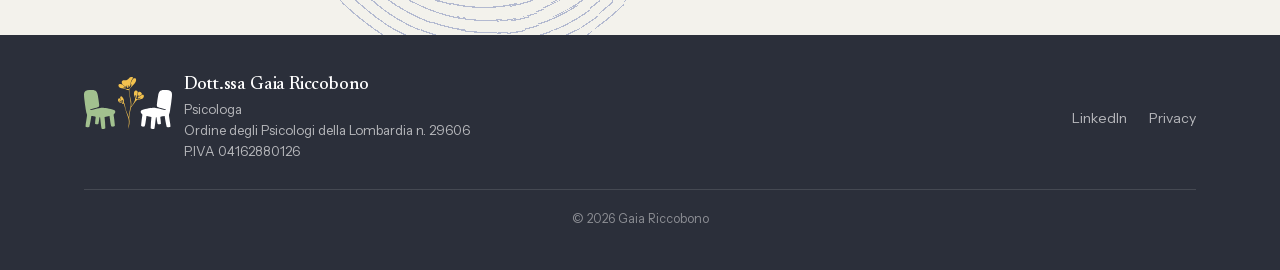
==== commit 27edfa69: "fix" ====
--- a/index.html
+++ b/index.html
@@ -15,10 +15,10 @@
   <meta property="og:url" content="https://gaiariccobono.it/">
   <meta property="og:title" content="Dott.ssa Gaia Riccobono · Psicologa a Lecco e online">
   <meta property="og:description" content="Percorsi di supporto psicologico per adolescenti, giovani adulti e adulti, in studio a Lecco e online. Richiedi un primo colloquio.">
-  <meta property="og:image" content="https://gaiariccobono.it/img/og-image.jpg">
+  <meta property="og:image" content="https://gaiariccobono.it/img/og-image.jpg?v=2">
   <meta property="og:image:width" content="1200">
   <meta property="og:image:height" content="630">
-  <meta property="og:image:alt" content="Ritratto della Dott.ssa Gaia Riccobono, psicologa">
+  <meta property="og:image:alt" content="Logo della Dott.ssa Gaia Riccobono, psicologa a Lecco e online: due sedie e un fiore">
   <meta name="twitter:card" content="summary_large_image">
 
   <!-- Dati strutturati -->
--- a/style.css
+++ b/style.css
@@ -59,9 +59,14 @@
 h2 { font-size: clamp(1.55rem, 2.6vw, 2.1rem); text-wrap: balance; }
 h3 { font-size: 1.45rem; letter-spacing: -.015em; }
 p { margin: 0 0 1em; }
+/* Evidenziato: un solo stile ovunque, sottolineato giallo "a mano" (irregolare come gli anelli).
+   --onda = la linea; su fondo chiaro un giallo un filo più scuro, sulla fascia blu il giallo accento.
+   Se cambia --accent, aggiornare anche il colore dentro gli SVG (stroke='%23...'). */
 mark {
-  background: linear-gradient(transparent 58%, var(--accent-soft) 58%, var(--accent-soft) 92%, transparent 92%);
-  color: inherit; padding: 0 .08em;
+  --onda: url("data:image/svg+xml,%3Csvg xmlns='http://www.w3.org/2000/svg' width='60' height='8' viewBox='0 0 60 8'%3E%3Cpath d='M0 4.6C6 3.2 11 5.4 17 4.3S28 2.9 34 4.4 45 5.6 51 4.1 57 3.6 60 4.6' fill='none' stroke='%23E1B349' stroke-width='2.2' stroke-linecap='round'/%3E%3C/svg%3E");
+  font-weight: 600; color: inherit; padding: 0 0 .22em;
+  background: var(--onda) repeat-x left bottom / 60px 8px;
+  -webkit-box-decoration-break: clone; box-decoration-break: clone;
 }
 
 .wrap { max-width: var(--w); margin: 0 auto; padding: 0 24px; }
@@ -219,7 +224,6 @@
 .band .eyebrow { color: color-mix(in srgb, var(--on-band) 78%, transparent); }
 .band-inner { position: relative; z-index: 1; }
 .band-head { max-width: 640px; margin-bottom: 64px; }
-#panel-visione mark { font-weight: 600; --accent-soft: color-mix(in srgb, var(--accent) 22%, transparent); }
 .band h2 mark { background: linear-gradient(transparent 60%, color-mix(in srgb, var(--on-band) 22%, transparent) 60%, color-mix(in srgb, var(--on-band) 22%, transparent) 92%, transparent 92%); color: inherit; }
 .band-text { color: var(--on-band-soft); margin: 0; }
 .approaches { display: grid; grid-template-columns: minmax(0, 1fr) auto minmax(0, 1fr); gap: 56px; align-items: stretch; }
--- a/home.css
+++ b/home.css
@@ -100,16 +100,18 @@
 .fuori-text strong { color: var(--ink); }
 .fuori-text a { color: var(--blue); font-weight: 600; }
 
-/* Evidenziati nel testo dell'approccio (fascia blu): come nella mia visione, ma sul fondo scuro */
-.approach mark { font-weight: 600; color: var(--on-band); background: linear-gradient(transparent 58%, color-mix(in srgb, var(--on-band) 22%, transparent) 58%, color-mix(in srgb, var(--on-band) 22%, transparent) 94%, transparent 94%); }
+/* Evidenziati sulla fascia blu: stesso sottolineato (stile in style.css), testo bianco e giallo accento pieno */
+.approach mark {
+  color: var(--on-band);
+  --onda: url("data:image/svg+xml,%3Csvg xmlns='http://www.w3.org/2000/svg' width='60' height='8' viewBox='0 0 60 8'%3E%3Cpath d='M0 4.6C6 3.2 11 5.4 17 4.3S28 2.9 34 4.4 45 5.6 51 4.1 57 3.6 60 4.6' fill='none' stroke='%23F2C14E' stroke-width='2.2' stroke-linecap='round'/%3E%3C/svg%3E");
+}
 
 /* Risposte FAQ su più paragrafi: spazio ridotto tra un paragrafo e l'altro */
 .faq details p:not(:last-child) { margin-bottom: 10px; }
 
 /* ===== Evidenziati, etichette approccio, Fuori Studio, modulo ===== */
 
-/* Un solo stile di evidenziato: il <mark> arancione, uguale ovunque */
-.fuori-text mark { font-weight: 600; color: var(--ink); --accent-soft: color-mix(in srgb, var(--accent) 22%, transparent); }
+.fuori-text mark { color: var(--ink); }
 
 /* Approccio: le aree di lavoro come etichette sul fondo blu */
 .approach-topics { list-style: none; padding: 0; margin: -4px 0 20px; display: flex; flex-wrap: wrap; gap: 8px; }
@@ -259,8 +261,8 @@
 
 
 /* ---------- Colore: pochi colori, ognuno con un ruolo ----------
-   pervinca = testi in evidenza, linee, icone · salvia = fondi ed evidenziature
-   pervinca anche per la fascia "Il mio approccio" · giallo = solo pulsanti e piccoli anelli
+   pervinca = testi in evidenza, linee, icone · salvia = fondi
+   pervinca anche per la fascia "Il mio approccio" · giallo = pulsanti, piccoli anelli e sottolineato degli evidenziati
    Sequenza fondi: avorio → salvia → bianco → pervinca → avorio → bianco → avorio → grafite */
 :root {
   --sez-salvia: color-mix(in srgb, var(--sky) 42%, var(--bg));
@@ -272,8 +274,8 @@
 .section-contact { background: var(--bg); }
 #quando { --linea: color-mix(in srgb, var(--blue) 55%, transparent); }
 
-/* Evidenziature: salvia invece del giallo (il giallo resta ai pulsanti) */
-mark, #panel-visione mark, .fuori-text mark { --accent-soft: var(--evidenzia); color: var(--ink); }
+/* Evidenziature su fondo chiaro: testo scuro (lo stile è in style.css) */
+mark, #panel-visione mark, .fuori-text mark { color: var(--ink); }
 
 /* Nuvolette: niente pieni, ma quattro colori che si alternano (contorno, testo e un velo di fondo)
    più un lieve galleggiare. Il colore si sceglie con --c. */
